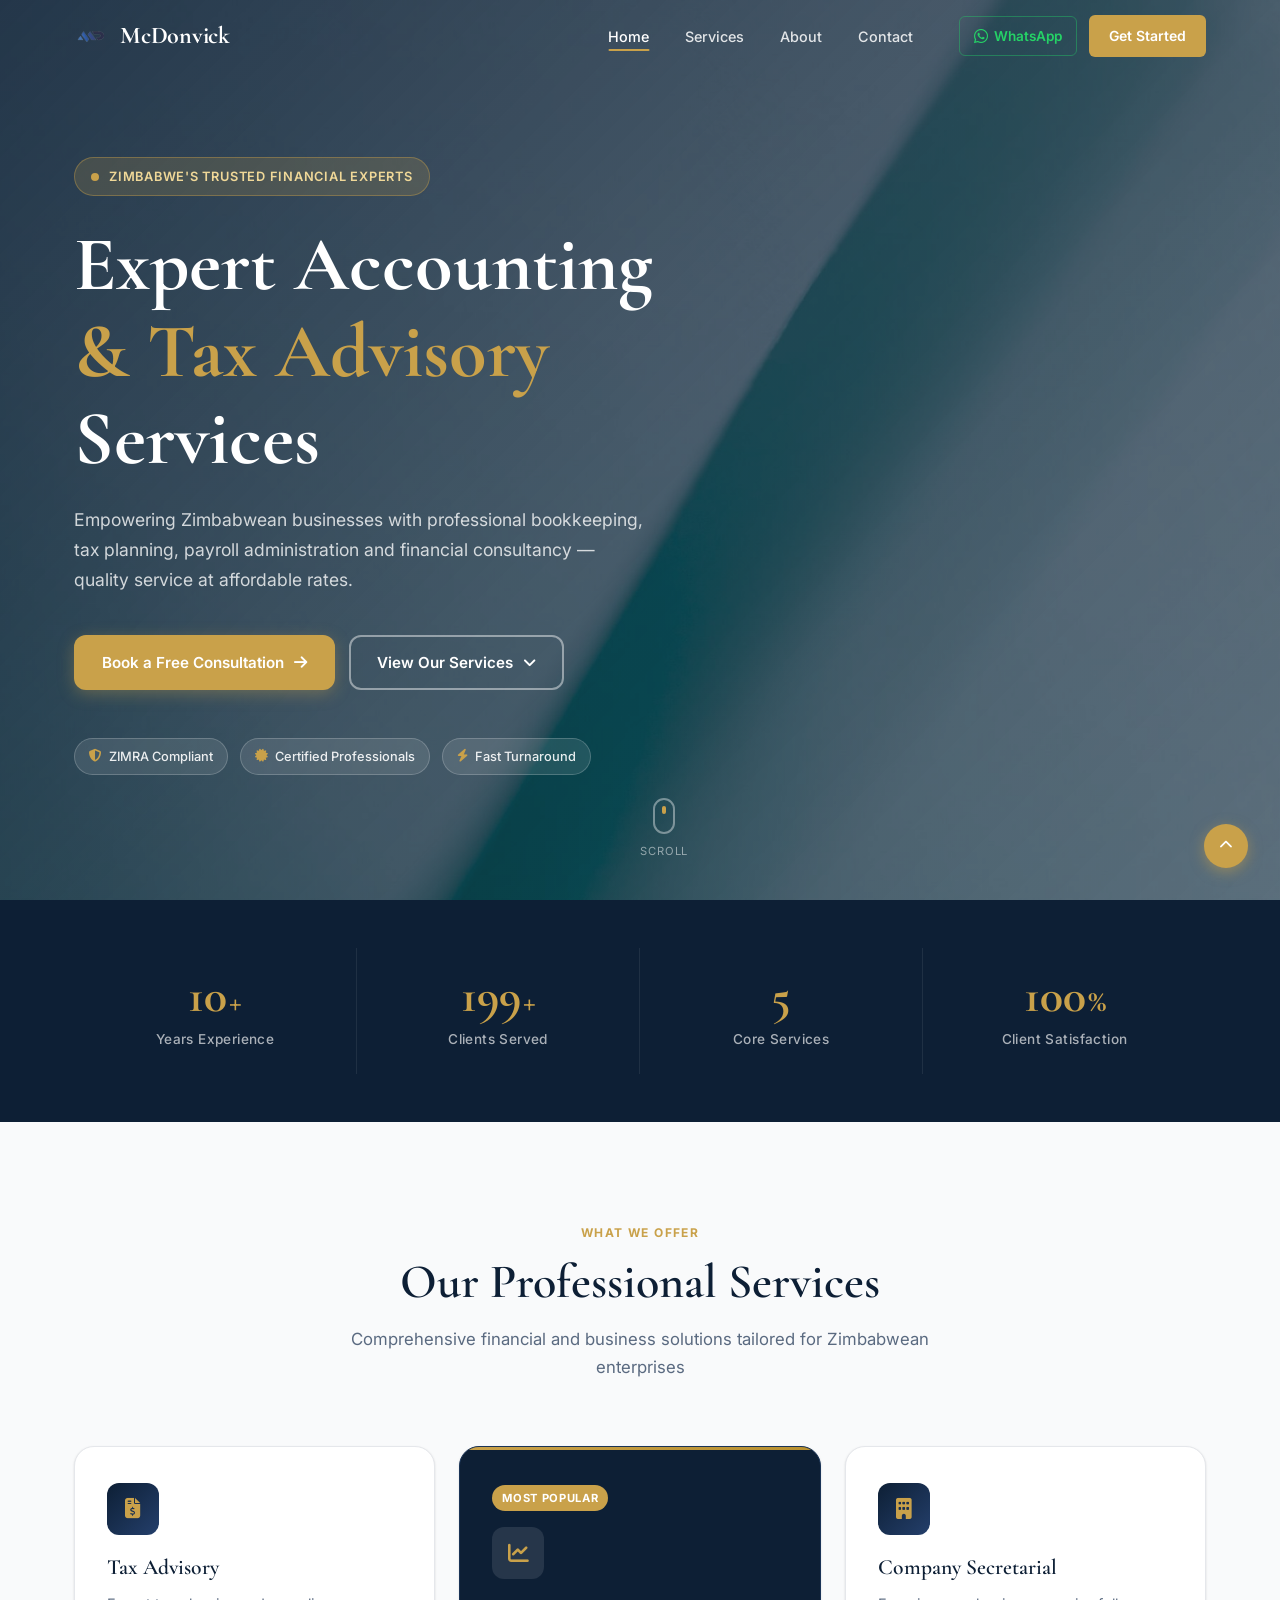
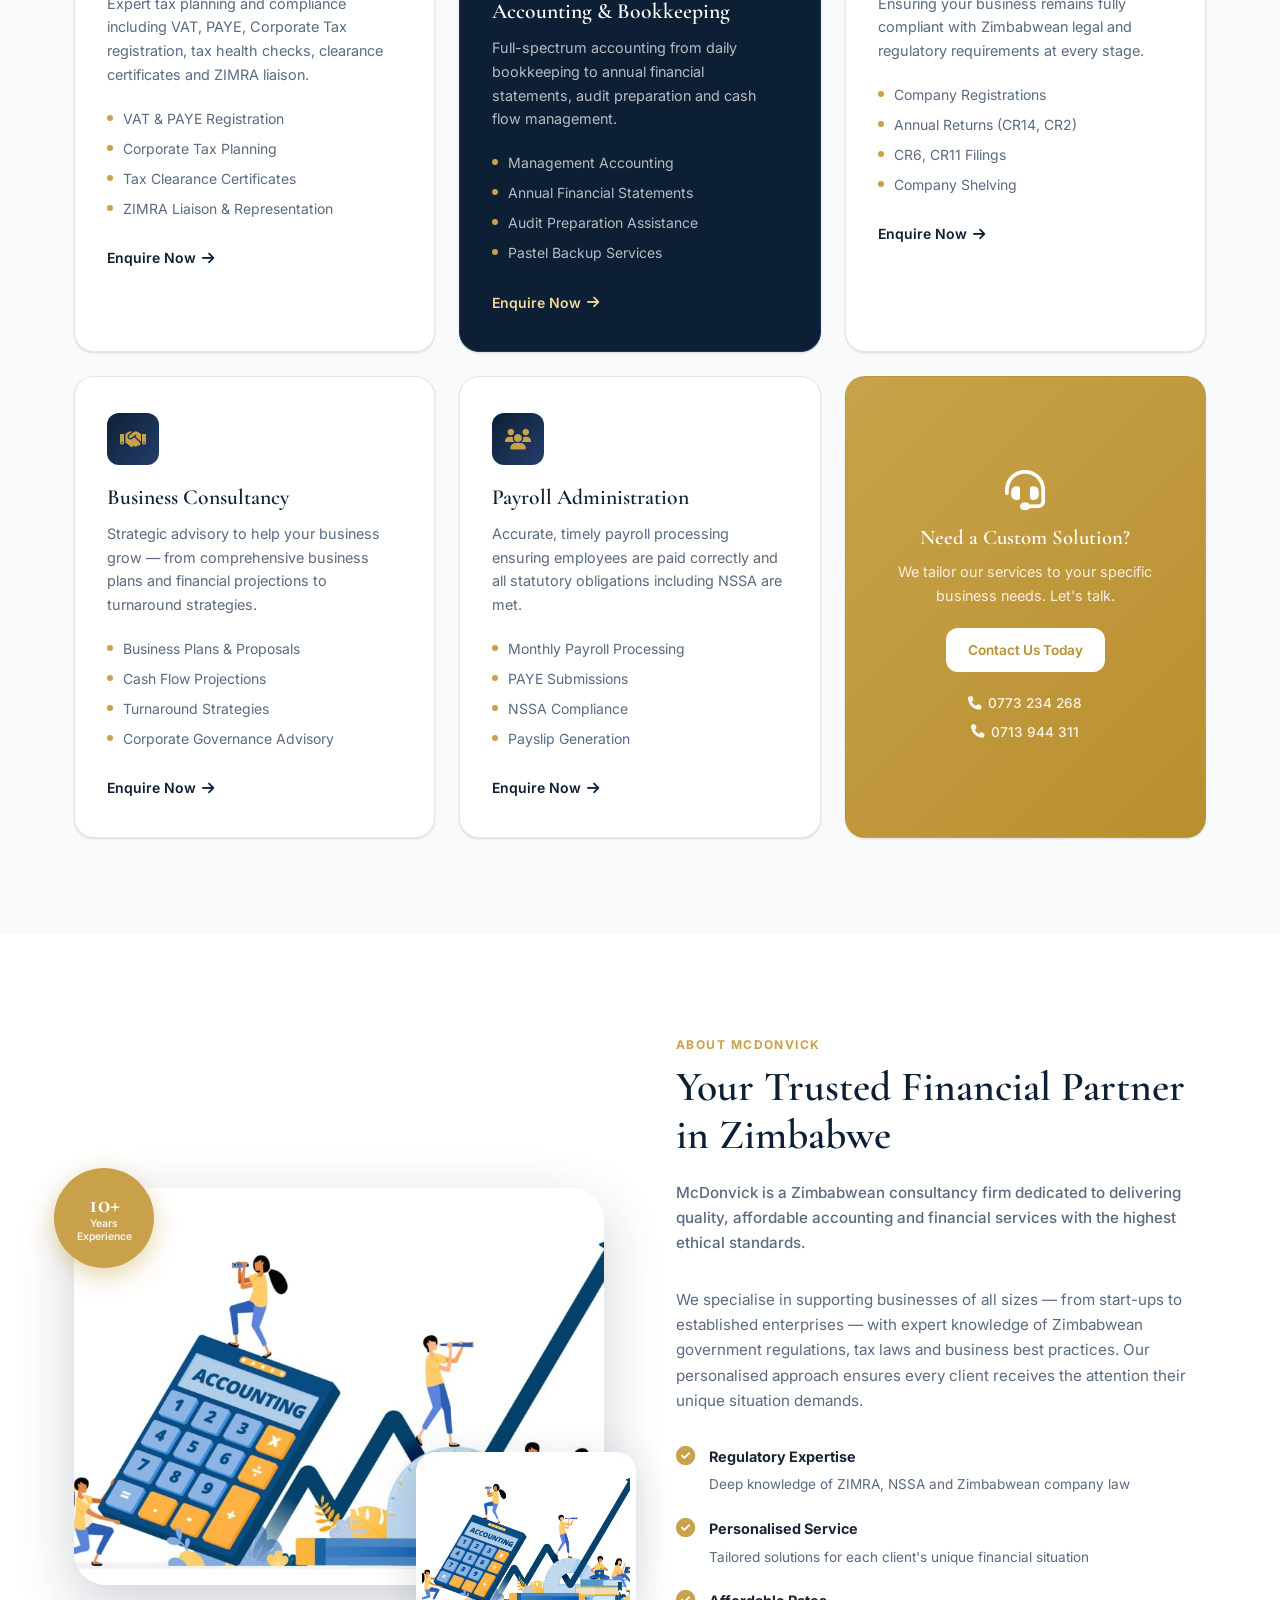
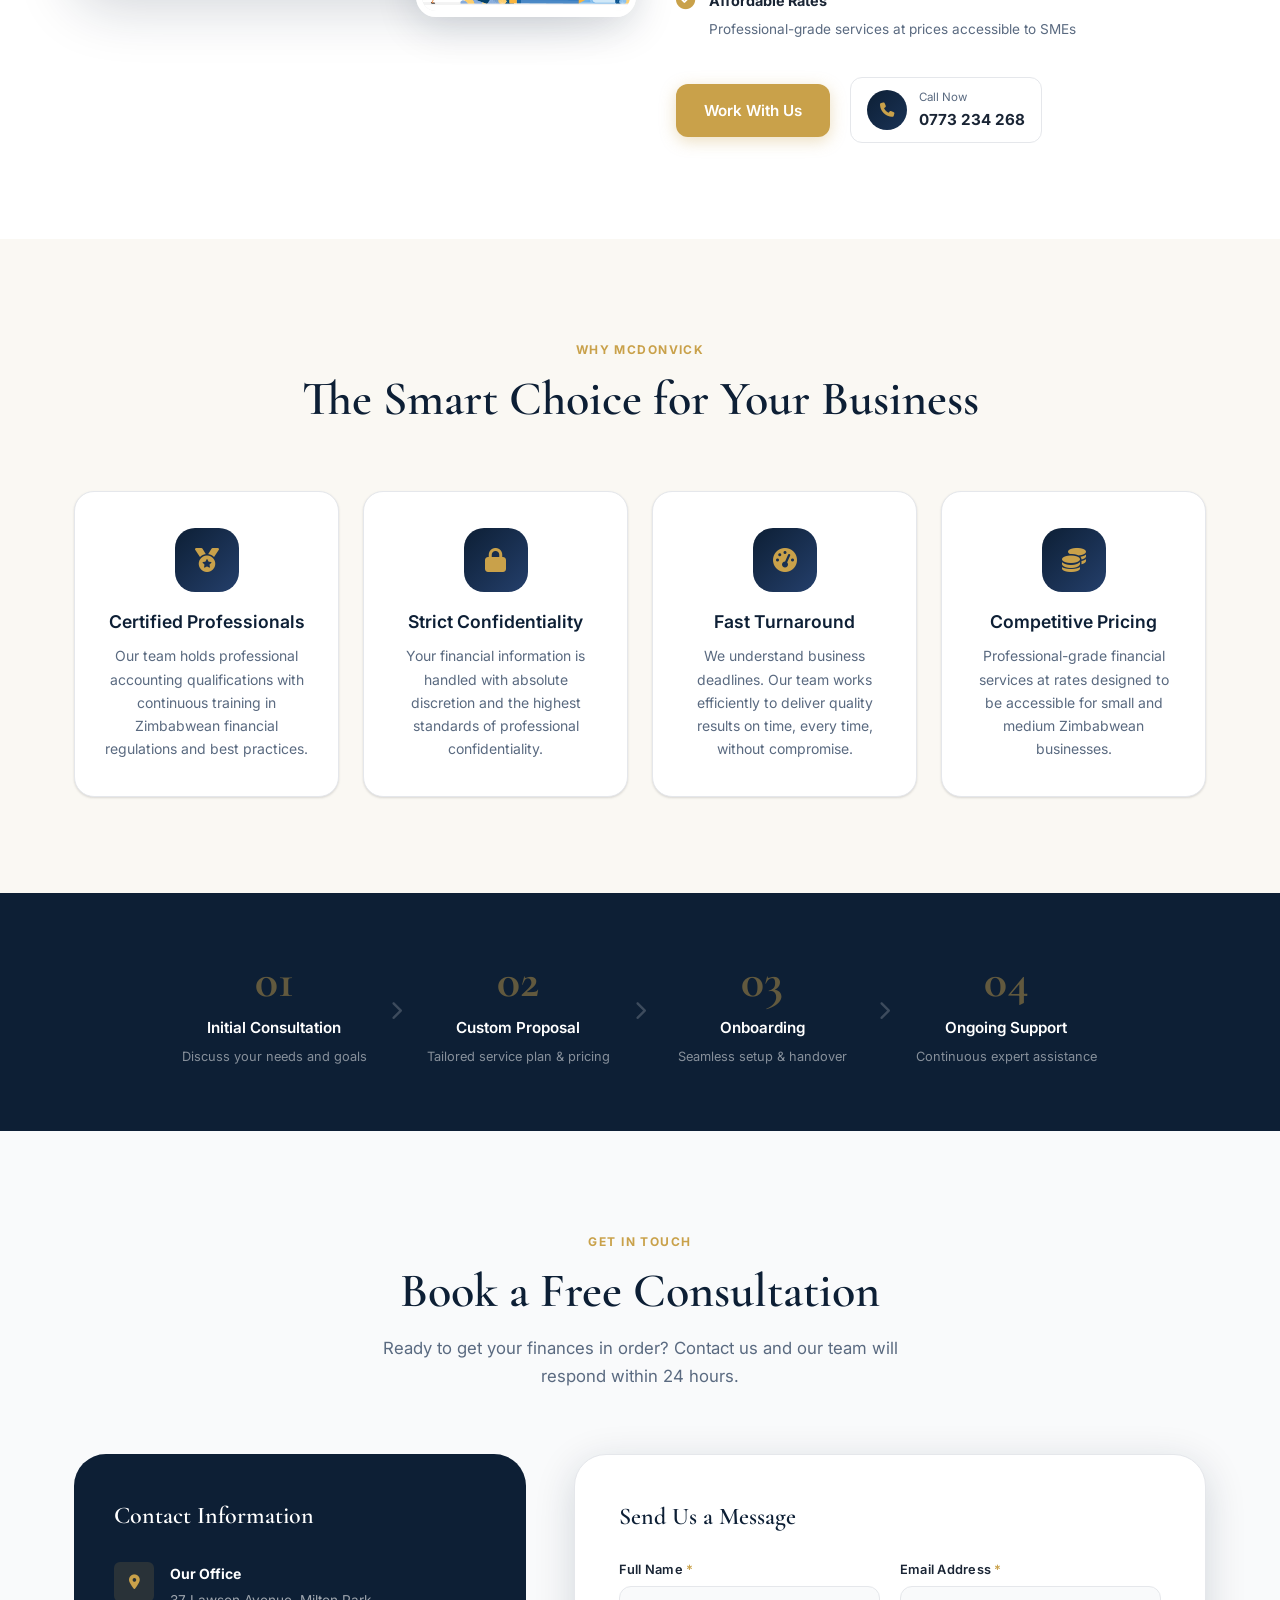
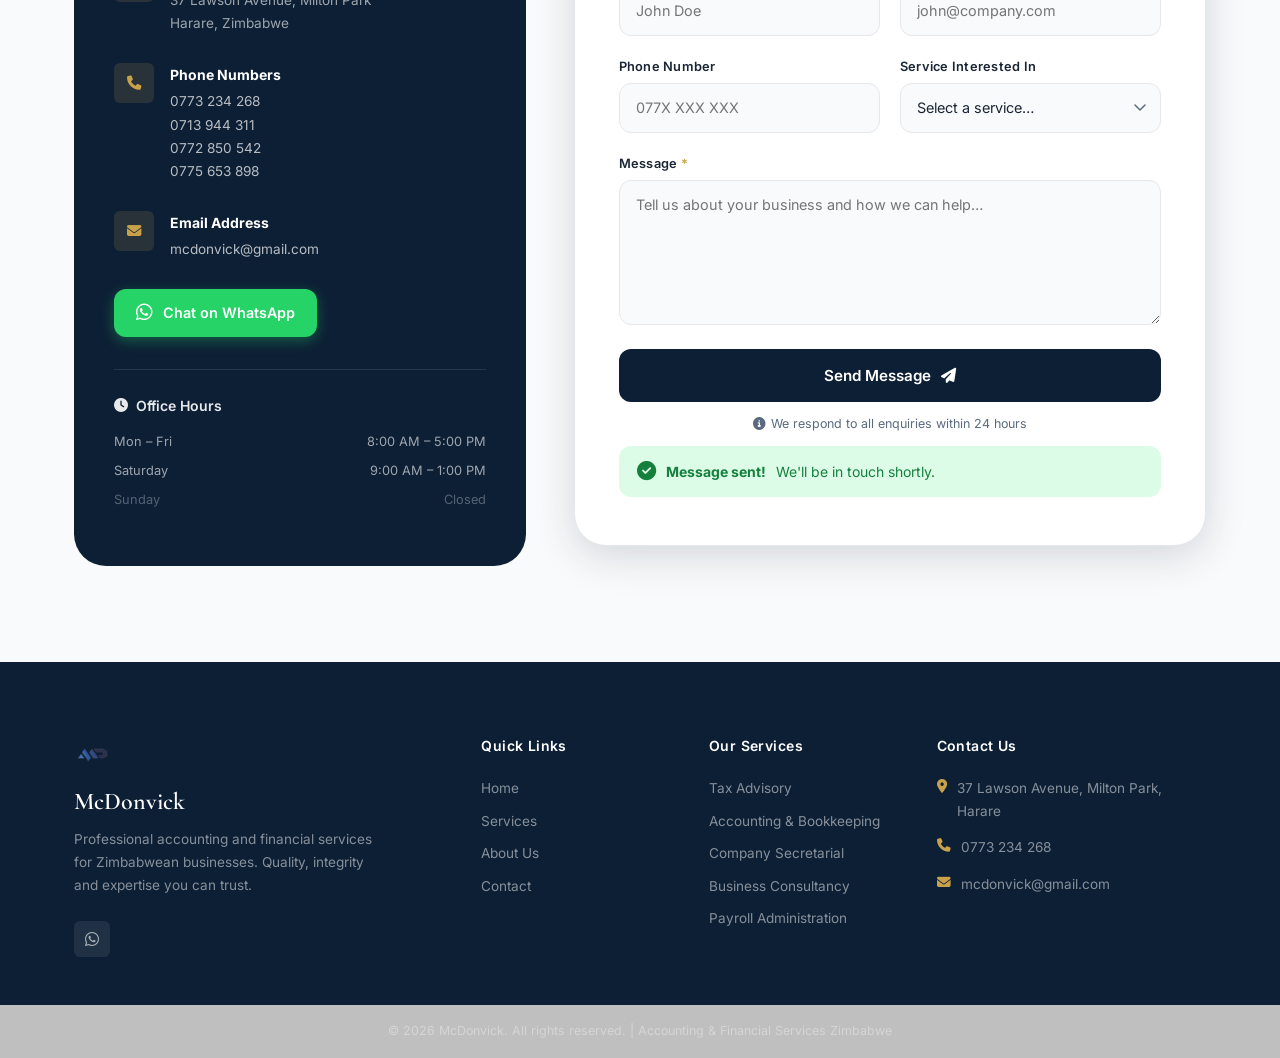
==== index.html @ d4813a36 "Initial commit: McDonvick modern responsive website - Modern Navy + Gold design with Cormorant Garam" ====
<!DOCTYPE html>
<html lang="en">
<head>
    <meta charset="UTF-8">
    <meta name="viewport" content="width=device-width, initial-scale=1.0">
    <meta name="description" content="McDonvick – Professional Bookkeeping, Accounting, Tax Advisory and Payroll Services in Zimbabwe. Quality financial solutions for businesses of all sizes in Harare.">
    <meta name="keywords" content="accounting Zimbabwe, bookkeeping Harare, tax advisory ZIMRA, payroll services Zimbabwe, company registration, McDonvick">
    <meta name="author" content="McDonvick">
    <meta property="og:title" content="McDonvick | Accounting & Financial Services Zimbabwe">
    <meta property="og:description" content="Professional bookkeeping, accounting, tax advisory and business consultancy services in Zimbabwe.">
    <meta property="og:type" content="website">
    <title>McDonvick | Accounting &amp; Financial Services Zimbabwe</title>

    <!-- Google Fonts -->
    <link rel="preconnect" href="https://fonts.googleapis.com">
    <link rel="preconnect" href="https://fonts.gstatic.com" crossorigin>
    <link href="https://fonts.googleapis.com/css2?family=Cormorant+Garamond:wght@400;500;600;700&family=Inter:wght@300;400;500;600;700&display=swap" rel="stylesheet">

    <!-- Font Awesome 6 -->
    <link rel="stylesheet" href="https://cdnjs.cloudflare.com/ajax/libs/font-awesome/6.4.2/css/all.min.css">

    <!-- Main Stylesheet -->
    <link rel="stylesheet" href="assets/css/modern.css">
</head>
<body>

    <!-- ========== PRELOADER ========== -->
    <div id="preloader">
        <div class="preloader-inner">
            <div class="preloader-logo">Mc</div>
            <div class="preloader-progress"></div>
        </div>
    </div>

    <!-- ========== NAVBAR ========== -->
    <nav id="navbar">
        <div class="nav-container">
            <a href="#home" class="nav-logo">
                <img src="assets/images/macdonvich.png" alt="McDonvick" class="logo-img" onerror="this.style.display='none'">
                <span class="logo-wordmark">McDonvick</span>
            </a>
            <ul class="nav-menu" id="navMenu">
                <li><a href="#home" class="nav-link">Home</a></li>
                <li><a href="#services" class="nav-link">Services</a></li>
                <li><a href="#about" class="nav-link">About</a></li>
                <li><a href="#contact" class="nav-link">Contact</a></li>
            </ul>
            <div class="nav-actions">
                <a href="https://wa.me/263773234268" class="nav-whatsapp" target="_blank" rel="noopener noreferrer" aria-label="WhatsApp">
                    <i class="fab fa-whatsapp"></i>
                    <span>WhatsApp</span>
                </a>
                <a href="#contact" class="nav-cta">Get Started</a>
                <button class="nav-hamburger" id="hamburger" aria-label="Open menu" aria-expanded="false">
                    <span></span><span></span><span></span>
                </button>
            </div>
        </div>
    </nav>

    <!-- ========== HERO ========== -->
    <section id="home" class="hero">
        <div class="hero-bg">
            <img src="assets/images/background7-1900x1267.jpg" alt="" class="hero-bg-img" loading="eager">
            <div class="hero-overlay"></div>
        </div>
        <div class="hero-content">
            <div class="hero-tag" data-reveal>
                <span class="tag-dot"></span>
                Zimbabwe's Trusted Financial Experts
            </div>
            <h1 class="hero-heading" data-reveal>
                <span>Expert Accounting</span>
                <em>&amp; Tax Advisory</em>
                <span>Services</span>
            </h1>
            <p class="hero-subheading" data-reveal>
                Empowering Zimbabwean businesses with professional bookkeeping, tax planning,
                payroll administration and financial consultancy — quality service at affordable rates.
            </p>
            <div class="hero-buttons" data-reveal>
                <a href="#contact" class="btn-gold">
                    Book a Free Consultation
                    <i class="fas fa-arrow-right"></i>
                </a>
                <a href="#services" class="btn-ghost">
                    View Our Services
                    <i class="fas fa-angle-down"></i>
                </a>
            </div>
            <div class="hero-trust" data-reveal>
                <div class="trust-pill"><i class="fas fa-shield-halved"></i> ZIMRA Compliant</div>
                <div class="trust-pill"><i class="fas fa-certificate"></i> Certified Professionals</div>
                <div class="trust-pill"><i class="fas fa-bolt"></i> Fast Turnaround</div>
            </div>
        </div>
        <a href="#stats" class="hero-scroll-cue" aria-label="Scroll down">
            <div class="scroll-mouse"><div class="scroll-dot"></div></div>
            <span>Scroll</span>
        </a>
    </section>

    <!-- ========== STATS ========== -->
    <section id="stats" class="stats-band">
        <div class="container">
            <div class="stats-grid">
                <div class="stat" data-count="10">
                    <div class="stat-num"><span class="count-up">10</span><span class="stat-suffix">+</span></div>
                    <div class="stat-lbl">Years Experience</div>
                </div>
                <div class="stat" data-count="200">
                    <div class="stat-num"><span class="count-up">200</span><span class="stat-suffix">+</span></div>
                    <div class="stat-lbl">Clients Served</div>
                </div>
                <div class="stat" data-count="5">
                    <div class="stat-num"><span class="count-up">5</span></div>
                    <div class="stat-lbl">Core Services</div>
                </div>
                <div class="stat" data-count="100">
                    <div class="stat-num"><span class="count-up">100</span><span class="stat-suffix">%</span></div>
                    <div class="stat-lbl">Client Satisfaction</div>
                </div>
            </div>
        </div>
    </section>

    <!-- ========== SERVICES ========== -->
    <section id="services" class="services section-pad">
        <div class="container">
            <div class="section-head reveal">
                <span class="eyebrow">What We Offer</span>
                <h2>Our Professional Services</h2>
                <p>Comprehensive financial and business solutions tailored for Zimbabwean enterprises</p>
            </div>
            <div class="services-grid">

                <div class="svc-card reveal">
                    <div class="svc-icon"><i class="fas fa-file-invoice-dollar"></i></div>
                    <h3>Tax Advisory</h3>
                    <p>Expert tax planning and compliance including VAT, PAYE, Corporate Tax registration, tax health checks, clearance certificates and ZIMRA liaison.</p>
                    <ul class="svc-list">
                        <li>VAT &amp; PAYE Registration</li>
                        <li>Corporate Tax Planning</li>
                        <li>Tax Clearance Certificates</li>
                        <li>ZIMRA Liaison &amp; Representation</li>
                    </ul>
                    <a href="#contact" class="svc-link">Enquire Now <i class="fas fa-arrow-right"></i></a>
                </div>

                <div class="svc-card featured reveal">
                    <div class="svc-badge">Most Popular</div>
                    <div class="svc-icon"><i class="fas fa-chart-line"></i></div>
                    <h3>Accounting &amp; Bookkeeping</h3>
                    <p>Full-spectrum accounting from daily bookkeeping to annual financial statements, audit preparation and cash flow management.</p>
                    <ul class="svc-list">
                        <li>Management Accounting</li>
                        <li>Annual Financial Statements</li>
                        <li>Audit Preparation Assistance</li>
                        <li>Pastel Backup Services</li>
                    </ul>
                    <a href="#contact" class="svc-link">Enquire Now <i class="fas fa-arrow-right"></i></a>
                </div>

                <div class="svc-card reveal">
                    <div class="svc-icon"><i class="fas fa-building"></i></div>
                    <h3>Company Secretarial</h3>
                    <p>Ensuring your business remains fully compliant with Zimbabwean legal and regulatory requirements at every stage.</p>
                    <ul class="svc-list">
                        <li>Company Registrations</li>
                        <li>Annual Returns (CR14, CR2)</li>
                        <li>CR6, CR11 Filings</li>
                        <li>Company Shelving</li>
                    </ul>
                    <a href="#contact" class="svc-link">Enquire Now <i class="fas fa-arrow-right"></i></a>
                </div>

                <div class="svc-card reveal">
                    <div class="svc-icon"><i class="fas fa-handshake"></i></div>
                    <h3>Business Consultancy</h3>
                    <p>Strategic advisory to help your business grow — from comprehensive business plans and financial projections to turnaround strategies.</p>
                    <ul class="svc-list">
                        <li>Business Plans &amp; Proposals</li>
                        <li>Cash Flow Projections</li>
                        <li>Turnaround Strategies</li>
                        <li>Corporate Governance Advisory</li>
                    </ul>
                    <a href="#contact" class="svc-link">Enquire Now <i class="fas fa-arrow-right"></i></a>
                </div>

                <div class="svc-card reveal">
                    <div class="svc-icon"><i class="fas fa-users"></i></div>
                    <h3>Payroll Administration</h3>
                    <p>Accurate, timely payroll processing ensuring employees are paid correctly and all statutory obligations including NSSA are met.</p>
                    <ul class="svc-list">
                        <li>Monthly Payroll Processing</li>
                        <li>PAYE Submissions</li>
                        <li>NSSA Compliance</li>
                        <li>Payslip Generation</li>
                    </ul>
                    <a href="#contact" class="svc-link">Enquire Now <i class="fas fa-arrow-right"></i></a>
                </div>

                <div class="svc-card svc-cta-card reveal">
                    <div class="svc-cta-inner">
                        <i class="fas fa-headset svc-cta-ico"></i>
                        <h3>Need a Custom Solution?</h3>
                        <p>We tailor our services to your specific business needs. Let's talk.</p>
                        <a href="#contact" class="btn-gold-sm">Contact Us Today</a>
                        <div class="svc-phones">
                            <a href="tel:+263773234268"><i class="fas fa-phone"></i> 0773 234 268</a>
                            <a href="tel:+263713944311"><i class="fas fa-phone"></i> 0713 944 311</a>
                        </div>
                    </div>
                </div>

            </div>
        </div>
    </section>

    <!-- ========== ABOUT ========== -->
    <section id="about" class="about section-pad">
        <div class="container">
            <div class="about-grid">
                <div class="about-media reveal">
                    <div class="about-img-main">
                        <img src="assets/images/accounting-892x558.jpg" alt="McDonvick team at work" loading="lazy">
                    </div>
                    <div class="about-img-secondary">
                        <img src="assets/images/accounting.jpg" alt="Professional accounting" loading="lazy">
                    </div>
                    <div class="about-badge">
                        <span class="badge-num">10+</span>
                        <span class="badge-txt">Years<br>Experience</span>
                    </div>
                </div>
                <div class="about-copy reveal">
                    <span class="eyebrow">About McDonvick</span>
                    <h2>Your Trusted Financial Partner in Zimbabwe</h2>
                    <p class="about-lead">McDonvick is a Zimbabwean consultancy firm dedicated to delivering quality, affordable accounting and financial services with the highest ethical standards.</p>
                    <p>We specialise in supporting businesses of all sizes — from start-ups to established enterprises — with expert knowledge of Zimbabwean government regulations, tax laws and business best practices. Our personalised approach ensures every client receives the attention their unique situation demands.</p>
                    <div class="about-checks">
                        <div class="check-item">
                            <i class="fas fa-circle-check"></i>
                            <div>
                                <strong>Regulatory Expertise</strong>
                                <span>Deep knowledge of ZIMRA, NSSA and Zimbabwean company law</span>
                            </div>
                        </div>
                        <div class="check-item">
                            <i class="fas fa-circle-check"></i>
                            <div>
                                <strong>Personalised Service</strong>
                                <span>Tailored solutions for each client's unique financial situation</span>
                            </div>
                        </div>
                        <div class="check-item">
                            <i class="fas fa-circle-check"></i>
                            <div>
                                <strong>Affordable Rates</strong>
                                <span>Professional-grade services at prices accessible to SMEs</span>
                            </div>
                        </div>
                    </div>
                    <div class="about-actions">
                        <a href="#contact" class="btn-gold">Work With Us</a>
                        <a href="tel:+263773234268" class="btn-call">
                            <div class="call-ring"><i class="fas fa-phone"></i></div>
                            <div>
                                <small>Call Now</small>
                                <strong>0773 234 268</strong>
                            </div>
                        </a>
                    </div>
                </div>
            </div>
        </div>
    </section>

    <!-- ========== WHY US ========== -->
    <section class="why section-pad">
        <div class="container">
            <div class="section-head reveal">
                <span class="eyebrow">Why McDonvick</span>
                <h2>The Smart Choice for Your Business</h2>
            </div>
            <div class="why-grid">
                <div class="why-card reveal">
                    <div class="why-icon"><i class="fas fa-medal"></i></div>
                    <h3>Certified Professionals</h3>
                    <p>Our team holds professional accounting qualifications with continuous training in Zimbabwean financial regulations and best practices.</p>
                </div>
                <div class="why-card reveal">
                    <div class="why-icon"><i class="fas fa-lock"></i></div>
                    <h3>Strict Confidentiality</h3>
                    <p>Your financial information is handled with absolute discretion and the highest standards of professional confidentiality.</p>
                </div>
                <div class="why-card reveal">
                    <div class="why-icon"><i class="fas fa-gauge-high"></i></div>
                    <h3>Fast Turnaround</h3>
                    <p>We understand business deadlines. Our team works efficiently to deliver quality results on time, every time, without compromise.</p>
                </div>
                <div class="why-card reveal">
                    <div class="why-icon"><i class="fas fa-coins"></i></div>
                    <h3>Competitive Pricing</h3>
                    <p>Professional-grade financial services at rates designed to be accessible for small and medium Zimbabwean businesses.</p>
                </div>
            </div>
        </div>
    </section>

    <!-- ========== PROCESS BAND ========== -->
    <section class="process-band">
        <div class="container">
            <div class="process-grid">
                <div class="process-step reveal">
                    <div class="step-num">01</div>
                    <h4>Initial Consultation</h4>
                    <p>Discuss your needs and goals</p>
                </div>
                <div class="process-arrow"><i class="fas fa-chevron-right"></i></div>
                <div class="process-step reveal">
                    <div class="step-num">02</div>
                    <h4>Custom Proposal</h4>
                    <p>Tailored service plan &amp; pricing</p>
                </div>
                <div class="process-arrow"><i class="fas fa-chevron-right"></i></div>
                <div class="process-step reveal">
                    <div class="step-num">03</div>
                    <h4>Onboarding</h4>
                    <p>Seamless setup &amp; handover</p>
                </div>
                <div class="process-arrow"><i class="fas fa-chevron-right"></i></div>
                <div class="process-step reveal">
                    <div class="step-num">04</div>
                    <h4>Ongoing Support</h4>
                    <p>Continuous expert assistance</p>
                </div>
            </div>
        </div>
    </section>

    <!-- ========== CONTACT ========== -->
    <section id="contact" class="contact section-pad">
        <div class="container">
            <div class="section-head reveal">
                <span class="eyebrow">Get In Touch</span>
                <h2>Book a Free Consultation</h2>
                <p>Ready to get your finances in order? Contact us and our team will respond within 24 hours.</p>
            </div>
            <div class="contact-grid">

                <div class="contact-info reveal">
                    <h3>Contact Information</h3>
                    <div class="c-item">
                        <div class="c-icon"><i class="fas fa-location-dot"></i></div>
                        <div>
                            <strong>Our Office</strong>
                            <p>37 Lawson Avenue, Milton Park<br>Harare, Zimbabwe</p>
                        </div>
                    </div>
                    <div class="c-item">
                        <div class="c-icon"><i class="fas fa-phone"></i></div>
                        <div>
                            <strong>Phone Numbers</strong>
                            <p>
                                <a href="tel:+263773234268">0773 234 268</a><br>
                                <a href="tel:+263713944311">0713 944 311</a><br>
                                <a href="tel:+263772850542">0772 850 542</a><br>
                                <a href="tel:+263775653898">0775 653 898</a>
                            </p>
                        </div>
                    </div>
                    <div class="c-item">
                        <div class="c-icon"><i class="fas fa-envelope"></i></div>
                        <div>
                            <strong>Email Address</strong>
                            <p><a href="mailto:mcdonvick@gmail.com">mcdonvick@gmail.com</a></p>
                        </div>
                    </div>
                    <a href="https://wa.me/263773234268" class="wa-cta" target="_blank" rel="noopener noreferrer">
                        <i class="fab fa-whatsapp"></i>
                        Chat on WhatsApp
                    </a>
                    <div class="office-hours">
                        <h4><i class="fas fa-clock"></i> Office Hours</h4>
                        <div class="oh-row"><span>Mon – Fri</span><span>8:00 AM – 5:00 PM</span></div>
                        <div class="oh-row"><span>Saturday</span><span>9:00 AM – 1:00 PM</span></div>
                        <div class="oh-row closed"><span>Sunday</span><span>Closed</span></div>
                    </div>
                </div>

                <div class="contact-form-wrap reveal">
                    <!--
                        FORM SETUP: Replace the action URL with your Formspree endpoint.
                        Sign up free at https://formspree.io, create a form, paste your endpoint URL here.
                        e.g. https://formspree.io/f/YOUR_FORM_ID
                    -->
                    <form class="contact-form" id="contactForm" action="https://formspree.io/f/YOUR_FORM_ID" method="POST" novalidate>
                        <h3>Send Us a Message</h3>
                        <div class="form-row">
                            <div class="form-group">
                                <label for="name">Full Name <span class="req">*</span></label>
                                <input type="text" id="name" name="name" placeholder="John Doe" required autocomplete="name">
                            </div>
                            <div class="form-group">
                                <label for="email">Email Address <span class="req">*</span></label>
                                <input type="email" id="email" name="email" placeholder="john@company.com" required autocomplete="email">
                            </div>
                        </div>
                        <div class="form-row">
                            <div class="form-group">
                                <label for="phone">Phone Number</label>
                                <input type="tel" id="phone" name="phone" placeholder="077X XXX XXX" autocomplete="tel">
                            </div>
                            <div class="form-group">
                                <label for="service">Service Interested In</label>
                                <select id="service" name="service">
                                    <option value="">Select a service&hellip;</option>
                                    <option>Tax Advisory</option>
                                    <option>Accounting &amp; Bookkeeping</option>
                                    <option>Company Secretarial</option>
                                    <option>Business Consultancy</option>
                                    <option>Payroll Administration</option>
                                    <option>Other</option>
                                </select>
                            </div>
                        </div>
                        <div class="form-group full">
                            <label for="message">Message <span class="req">*</span></label>
                            <textarea id="message" name="message" rows="5" placeholder="Tell us about your business and how we can help&hellip;" required></textarea>
                        </div>
                        <button type="submit" class="btn-submit" id="submitBtn">
                            <span>Send Message</span>
                            <i class="fas fa-paper-plane"></i>
                        </button>
                        <p class="form-note"><i class="fas fa-info-circle"></i> We respond to all enquiries within 24 hours</p>
                        <div class="form-success" id="formSuccess" hidden>
                            <i class="fas fa-circle-check"></i>
                            <strong>Message sent!</strong> We'll be in touch shortly.
                        </div>
                    </form>
                </div>

            </div>
        </div>
    </section>

    <!-- ========== FOOTER ========== -->
    <footer class="footer">
        <div class="footer-main">
            <div class="container">
                <div class="footer-grid">
                    <div class="footer-brand">
                        <img src="assets/images/macdonvich.png" alt="McDonvick" class="footer-logo" onerror="this.style.display='none'">
                        <h3>McDonvick</h3>
                        <p>Professional accounting and financial services for Zimbabwean businesses. Quality, integrity and expertise you can trust.</p>
                        <div class="footer-socials">
                            <a href="https://wa.me/263773234268" target="_blank" rel="noopener noreferrer" aria-label="WhatsApp">
                                <i class="fab fa-whatsapp"></i>
                            </a>
                        </div>
                    </div>
                    <div class="footer-col">
                        <h4>Quick Links</h4>
                        <ul>
                            <li><a href="#home">Home</a></li>
                            <li><a href="#services">Services</a></li>
                            <li><a href="#about">About Us</a></li>
                            <li><a href="#contact">Contact</a></li>
                        </ul>
                    </div>
                    <div class="footer-col">
                        <h4>Our Services</h4>
                        <ul>
                            <li><a href="#services">Tax Advisory</a></li>
                            <li><a href="#services">Accounting &amp; Bookkeeping</a></li>
                            <li><a href="#services">Company Secretarial</a></li>
                            <li><a href="#services">Business Consultancy</a></li>
                            <li><a href="#services">Payroll Administration</a></li>
                        </ul>
                    </div>
                    <div class="footer-col">
                        <h4>Contact Us</h4>
                        <div class="footer-contact-list">
                            <div class="fc-item">
                                <i class="fas fa-location-dot"></i>
                                <span>37 Lawson Avenue, Milton Park, Harare</span>
                            </div>
                            <div class="fc-item">
                                <i class="fas fa-phone"></i>
                                <a href="tel:+263773234268">0773 234 268</a>
                            </div>
                            <div class="fc-item">
                                <i class="fas fa-envelope"></i>
                                <a href="mailto:mcdonvick@gmail.com">mcdonvick@gmail.com</a>
                            </div>
                        </div>
                    </div>
                </div>
            </div>
        </div>
        <div class="footer-bar">
            <div class="container">
                <p>&copy; <span id="year"></span> McDonvick. All rights reserved. | Accounting &amp; Financial Services Zimbabwe</p>
            </div>
        </div>
    </footer>

    <!-- Back to Top -->
    <button id="backToTop" class="btt" aria-label="Back to top" hidden>
        <i class="fas fa-chevron-up"></i>
    </button>

    <!-- Script -->
    <script src="assets/js/modern.js"></script>
</body>
</html>
---- assets/css/modern.css ----
/* ============================================================
   MCDONVICK — Modern Stylesheet
   Design: Deep Navy + Gold | Font: Cormorant Garamond + Inter
   ============================================================ */

/* ── DESIGN TOKENS ──────────────────────────────────────────── */
:root {
  --navy:        #0d1f35;
  --navy-mid:    #1a3356;
  --navy-light:  #243f6b;
  --gold:        #c9a14a;
  --gold-hover:  #b8902f;
  --gold-light:  #f0d898;
  --cream:       #faf8f3;
  --white:       #ffffff;
  --gray-50:     #f9fafb;
  --gray-100:    #f3f4f6;
  --gray-200:    #e5e7eb;
  --gray-400:    #9ca3af;
  --gray-600:    #4b5563;
  --gray-800:    #1f2937;
  --text:        #1a2535;
  --text-muted:  #5a6a80;
  --radius-sm:   6px;
  --radius:      12px;
  --radius-lg:   20px;
  --radius-xl:   32px;
  --shadow-sm:   0 1px 3px rgba(0,0,0,.08), 0 1px 2px rgba(0,0,0,.06);
  --shadow:      0 4px 16px rgba(13,31,53,.10);
  --shadow-lg:   0 10px 40px rgba(13,31,53,.16);
  --shadow-xl:   0 20px 60px rgba(13,31,53,.20);
  --transition:  0.3s cubic-bezier(0.4,0,0.2,1);
  --nav-h:       72px;
}

/* ── RESET ───────────────────────────────────────────────────── */
*, *::before, *::after { box-sizing: border-box; margin: 0; padding: 0; }
html { scroll-behavior: smooth; font-size: 16px; }
body {
  font-family: 'Inter', system-ui, -apple-system, sans-serif;
  color: var(--text);
  background: var(--white);
  line-height: 1.65;
  overflow-x: hidden;
  -webkit-font-smoothing: antialiased;
}
img { max-width: 100%; height: auto; display: block; }
a { text-decoration: none; color: inherit; }
ul { list-style: none; }
button { cursor: pointer; border: none; background: none; font: inherit; }
input, textarea, select { font: inherit; }

/* ── TYPOGRAPHY ──────────────────────────────────────────────── */
h1, h2, h3 { font-family: 'Cormorant Garamond', Georgia, serif; font-weight: 600; line-height: 1.15; color: var(--navy); }
h4, h5, h6 { font-family: 'Inter', sans-serif; font-weight: 600; }

/* ── LAYOUT HELPERS ──────────────────────────────────────────── */
.container  { max-width: 1180px; margin: 0 auto; padding: 0 24px; }
.section-pad { padding: 96px 0; }

.section-head { text-align: center; margin-bottom: 64px; }
.section-head h2 { font-size: clamp(2rem, 4vw, 3rem); margin-bottom: 16px; }
.section-head p  { font-size: 1.05rem; color: var(--text-muted); max-width: 580px; margin: 0 auto; }

.eyebrow {
  display: inline-block;
  font-size: .75rem;
  font-weight: 700;
  letter-spacing: .12em;
  text-transform: uppercase;
  color: var(--gold);
  margin-bottom: 12px;
}

/* ── BUTTONS ─────────────────────────────────────────────────── */
.btn-gold {
  display: inline-flex;
  align-items: center;
  gap: 10px;
  background: var(--gold);
  color: var(--white);
  font-weight: 600;
  font-size: .95rem;
  padding: 14px 28px;
  border-radius: var(--radius);
  transition: var(--transition);
  box-shadow: 0 4px 16px rgba(201,161,74,.35);
}
.btn-gold:hover { background: var(--gold-hover); transform: translateY(-2px); box-shadow: 0 8px 24px rgba(201,161,74,.45); }

.btn-ghost {
  display: inline-flex;
  align-items: center;
  gap: 10px;
  background: transparent;
  color: var(--white);
  font-weight: 600;
  font-size: .95rem;
  padding: 13px 26px;
  border-radius: var(--radius);
  border: 2px solid rgba(255,255,255,.45);
  transition: var(--transition);
  backdrop-filter: blur(4px);
}
.btn-ghost:hover { background: rgba(255,255,255,.15); border-color: rgba(255,255,255,.8); transform: translateY(-2px); }

.btn-gold-sm {
  display: inline-flex;
  align-items: center;
  gap: 8px;
  background: var(--gold);
  color: var(--white);
  font-weight: 600;
  font-size: .85rem;
  padding: 11px 22px;
  border-radius: var(--radius);
  transition: var(--transition);
}
.btn-gold-sm:hover { background: var(--gold-hover); transform: translateY(-2px); }

/* ── PRELOADER ───────────────────────────────────────────────── */
#preloader {
  position: fixed;
  inset: 0;
  background: var(--navy);
  display: flex;
  align-items: center;
  justify-content: center;
  z-index: 9999;
  transition: opacity .5s ease, visibility .5s ease;
}
#preloader.hidden { opacity: 0; visibility: hidden; }

.preloader-inner { text-align: center; }

.preloader-logo {
  font-family: 'Cormorant Garamond', serif;
  font-size: 3rem;
  font-weight: 700;
  color: var(--gold);
  margin-bottom: 24px;
  animation: pulse 1.2s ease-in-out infinite;
}

.preloader-progress {
  width: 120px;
  height: 3px;
  background: rgba(255,255,255,.15);
  border-radius: 99px;
  overflow: hidden;
  margin: 0 auto;
}
.preloader-progress::after {
  content: '';
  display: block;
  height: 100%;
  width: 0;
  background: var(--gold);
  border-radius: 99px;
  animation: load 1.4s ease forwards;
}

@keyframes pulse { 0%,100%{opacity:1} 50%{opacity:.5} }
@keyframes load  { to{width:100%} }

/* ── NAVBAR ──────────────────────────────────────────────────── */
#navbar {
  position: fixed;
  top: 0; left: 0; right: 0;
  height: var(--nav-h);
  z-index: 1000;
  transition: var(--transition);
}

#navbar.transparent { background: transparent; }

#navbar.solid {
  background: var(--navy);
  box-shadow: 0 2px 24px rgba(13,31,53,.25);
}

.nav-container {
  max-width: 1180px;
  margin: 0 auto;
  padding: 0 24px;
  height: 100%;
  display: flex;
  align-items: center;
  gap: 32px;
}

.nav-logo {
  display: flex;
  align-items: center;
  gap: 10px;
  flex-shrink: 0;
}
.logo-img { height: 36px; width: auto; }
.logo-wordmark {
  font-family: 'Cormorant Garamond', serif;
  font-size: 1.5rem;
  font-weight: 700;
  color: var(--white);
  letter-spacing: -.01em;
}

.nav-menu {
  display: flex;
  align-items: center;
  gap: 8px;
  margin-left: auto;
}

.nav-link {
  position: relative;
  color: rgba(255,255,255,.85);
  font-size: .9rem;
  font-weight: 500;
  padding: 8px 14px;
  border-radius: var(--radius-sm);
  transition: var(--transition);
}
.nav-link::after {
  content: '';
  position: absolute;
  bottom: 2px; left: 50%;
  transform: translateX(-50%);
  width: 0; height: 2px;
  background: var(--gold);
  border-radius: 1px;
  transition: var(--transition);
}
.nav-link:hover, .nav-link.active { color: var(--white); }
.nav-link:hover::after, .nav-link.active::after { width: calc(100% - 28px); }

.nav-actions { display: flex; align-items: center; gap: 12px; flex-shrink: 0; }

.nav-whatsapp {
  display: flex;
  align-items: center;
  gap: 6px;
  color: #25D366;
  font-size: .85rem;
  font-weight: 600;
  padding: 8px 14px;
  border-radius: var(--radius-sm);
  border: 1.5px solid rgba(37,211,102,.4);
  transition: var(--transition);
}
.nav-whatsapp:hover { background: rgba(37,211,102,.1); border-color: #25D366; }
.nav-whatsapp i { font-size: 1rem; }

.nav-cta {
  background: var(--gold);
  color: var(--white);
  font-size: .875rem;
  font-weight: 600;
  padding: 9px 20px;
  border-radius: var(--radius-sm);
  transition: var(--transition);
}
.nav-cta:hover { background: var(--gold-hover); transform: translateY(-1px); }

.nav-hamburger {
  display: none;
  flex-direction: column;
  gap: 5px;
  padding: 8px;
  border-radius: var(--radius-sm);
  transition: var(--transition);
}
.nav-hamburger span {
  display: block;
  width: 22px;
  height: 2px;
  background: var(--white);
  border-radius: 1px;
  transition: var(--transition);
}
.nav-hamburger.open span:nth-child(1) { transform: translateY(7px) rotate(45deg); }
.nav-hamburger.open span:nth-child(2) { opacity: 0; }
.nav-hamburger.open span:nth-child(3) { transform: translateY(-7px) rotate(-45deg); }

/* ── HERO ────────────────────────────────────────────────────── */
.hero {
  position: relative;
  min-height: 100vh;
  display: flex;
  align-items: center;
  overflow: hidden;
  padding-top: var(--nav-h);
}

.hero-bg {
  position: absolute;
  inset: 0;
  z-index: 0;
}
.hero-bg-img {
  width: 100%; height: 100%;
  object-fit: cover;
  object-position: center;
  transform: scale(1.04);
  animation: zoomOut 12s ease forwards;
}
@keyframes zoomOut { to { transform: scale(1); } }

.hero-overlay {
  position: absolute;
  inset: 0;
  background: linear-gradient(
    135deg,
    rgba(13,31,53,.88) 0%,
    rgba(13,31,53,.70) 50%,
    rgba(13,31,53,.60) 100%
  );
}

.hero-content {
  position: relative;
  z-index: 1;
  max-width: 1180px;
  margin: 0 auto;
  padding: 80px 24px 120px;
  width: 100%;
}

.hero-tag {
  display: inline-flex;
  align-items: center;
  gap: 10px;
  background: rgba(201,161,74,.18);
  border: 1px solid rgba(201,161,74,.4);
  color: var(--gold-light);
  font-size: .8rem;
  font-weight: 600;
  letter-spacing: .06em;
  text-transform: uppercase;
  padding: 8px 16px;
  border-radius: 99px;
  margin-bottom: 28px;
  opacity: 0;
  transform: translateY(20px);
  animation: revealUp .7s .2s ease forwards;
}
.tag-dot {
  width: 8px; height: 8px;
  background: var(--gold);
  border-radius: 50%;
  animation: blink 2s ease infinite;
}
@keyframes blink { 0%,100%{opacity:1} 50%{opacity:.3} }

.hero-heading {
  font-size: clamp(2.8rem, 6vw, 5rem);
  font-weight: 700;
  color: var(--white);
  line-height: 1.08;
  margin-bottom: 24px;
  display: flex;
  flex-direction: column;
  gap: 4px;
}
.hero-heading span {
  opacity: 0;
  transform: translateY(30px);
  animation: revealUp .7s ease forwards;
}
.hero-heading span:nth-child(1) { animation-delay: .35s; }
.hero-heading span:nth-child(3) { animation-delay: .55s; }
.hero-heading em {
  font-style: normal;
  color: var(--gold);
  opacity: 0;
  transform: translateY(30px);
  animation: revealUp .7s .45s ease forwards;
}

.hero-subheading {
  font-size: 1.1rem;
  color: rgba(255,255,255,.78);
  max-width: 580px;
  line-height: 1.7;
  margin-bottom: 40px;
  opacity: 0;
  transform: translateY(20px);
  animation: revealUp .7s .65s ease forwards;
}

.hero-buttons {
  display: flex;
  flex-wrap: wrap;
  gap: 14px;
  margin-bottom: 48px;
  opacity: 0;
  transform: translateY(20px);
  animation: revealUp .7s .8s ease forwards;
}

.hero-trust {
  display: flex;
  flex-wrap: wrap;
  gap: 12px;
  opacity: 0;
  transform: translateY(20px);
  animation: revealUp .7s .95s ease forwards;
}
.trust-pill {
  display: inline-flex;
  align-items: center;
  gap: 7px;
  background: rgba(255,255,255,.1);
  backdrop-filter: blur(8px);
  border: 1px solid rgba(255,255,255,.2);
  color: rgba(255,255,255,.9);
  font-size: .8rem;
  font-weight: 500;
  padding: 7px 14px;
  border-radius: 99px;
}
.trust-pill i { color: var(--gold); }

.hero-scroll-cue {
  position: absolute;
  bottom: 40px; left: 50%;
  transform: translateX(-50%);
  z-index: 1;
  display: flex;
  flex-direction: column;
  align-items: center;
  gap: 8px;
  color: rgba(255,255,255,.5);
  font-size: .7rem;
  letter-spacing: .08em;
  text-transform: uppercase;
  opacity: 0;
  animation: revealUp .6s 1.2s ease forwards;
}
.scroll-mouse {
  width: 22px; height: 36px;
  border: 2px solid rgba(255,255,255,.4);
  border-radius: 99px;
  display: flex;
  justify-content: center;
  padding-top: 6px;
}
.scroll-dot {
  width: 4px; height: 8px;
  background: var(--gold);
  border-radius: 99px;
  animation: scrollDot 1.8s ease infinite;
}
@keyframes scrollDot { 0%,100%{transform:translateY(0);opacity:1} 75%{transform:translateY(12px);opacity:0} }

@keyframes revealUp {
  to { opacity: 1; transform: translateY(0); }
}

/* ── STATS BAND ──────────────────────────────────────────────── */
.stats-band {
  background: var(--navy);
  padding: 48px 0;
}

.stats-grid {
  display: grid;
  grid-template-columns: repeat(4, 1fr);
  gap: 0;
}

.stat {
  padding: 24px 32px;
  text-align: center;
  border-right: 1px solid rgba(255,255,255,.08);
}
.stat:last-child { border-right: none; }

.stat-num {
  font-family: 'Cormorant Garamond', serif;
  font-size: 3rem;
  font-weight: 700;
  color: var(--gold);
  line-height: 1;
  margin-bottom: 8px;
  display: flex;
  align-items: baseline;
  justify-content: center;
  gap: 2px;
}
.stat-suffix { font-size: 2rem; }
.stat-lbl { color: rgba(255,255,255,.65); font-size: .85rem; font-weight: 500; letter-spacing: .03em; }

/* ── SERVICES ────────────────────────────────────────────────── */
.services { background: var(--gray-50); }

.services-grid {
  display: grid;
  grid-template-columns: repeat(3, 1fr);
  gap: 24px;
}

.svc-card {
  background: var(--white);
  border-radius: var(--radius-lg);
  padding: 36px 32px;
  box-shadow: var(--shadow-sm);
  border: 1px solid var(--gray-200);
  transition: var(--transition);
  position: relative;
  overflow: hidden;
}
.svc-card::before {
  content: '';
  position: absolute;
  top: 0; left: 0; right: 0;
  height: 3px;
  background: linear-gradient(90deg, var(--navy), var(--navy-light));
  transform: scaleX(0);
  transform-origin: left;
  transition: var(--transition);
}
.svc-card:hover { transform: translateY(-6px); box-shadow: var(--shadow-lg); }
.svc-card:hover::before { transform: scaleX(1); }

.svc-card.featured {
  background: var(--navy);
  border-color: var(--navy-mid);
  color: rgba(255,255,255,.85);
}
.svc-card.featured::before { background: linear-gradient(90deg, var(--gold), var(--gold-hover)); transform: scaleX(1); }
.svc-card.featured h3 { color: var(--white); }
.svc-card.featured p { color: rgba(255,255,255,.7); }
.svc-card.featured .svc-list li { color: rgba(255,255,255,.7); }
.svc-card.featured .svc-list li::before { background: var(--gold); }
.svc-card.featured .svc-link { color: var(--gold-light); }

.svc-badge {
  display: inline-block;
  background: var(--gold);
  color: var(--white);
  font-size: .7rem;
  font-weight: 700;
  letter-spacing: .06em;
  text-transform: uppercase;
  padding: 4px 10px;
  border-radius: 99px;
  margin-bottom: 16px;
}

.svc-icon {
  width: 52px; height: 52px;
  background: linear-gradient(135deg, var(--navy), var(--navy-light));
  border-radius: var(--radius);
  display: flex;
  align-items: center;
  justify-content: center;
  margin-bottom: 20px;
  font-size: 1.3rem;
  color: var(--gold);
}
.svc-card.featured .svc-icon { background: rgba(255,255,255,.1); }

.svc-card h3 { font-size: 1.35rem; margin-bottom: 12px; }

.svc-card p { font-size: .9rem; color: var(--text-muted); line-height: 1.65; margin-bottom: 20px; }

.svc-list { margin-bottom: 24px; display: flex; flex-direction: column; gap: 7px; }
.svc-list li {
  position: relative;
  font-size: .875rem;
  color: var(--text-muted);
  padding-left: 16px;
}
.svc-list li::before {
  content: '';
  position: absolute;
  left: 0; top: 8px;
  width: 6px; height: 6px;
  background: var(--gold);
  border-radius: 50%;
}

.svc-link {
  display: inline-flex;
  align-items: center;
  gap: 6px;
  font-size: .875rem;
  font-weight: 600;
  color: var(--navy);
  transition: var(--transition);
}
.svc-link:hover { color: var(--gold); gap: 10px; }

/* CTA card */
.svc-cta-card {
  background: linear-gradient(135deg, var(--gold) 0%, var(--gold-hover) 100%);
  border-color: transparent;
  display: flex;
  align-items: center;
  justify-content: center;
}
.svc-cta-card::before { display: none; }
.svc-cta-card:hover { transform: translateY(-6px); box-shadow: 0 16px 40px rgba(201,161,74,.4); }

.svc-cta-inner { text-align: center; }
.svc-cta-ico { font-size: 2.5rem; color: var(--white); margin-bottom: 16px; display: block; }
.svc-cta-inner h3 { color: var(--white); font-size: 1.3rem; margin-bottom: 10px; }
.svc-cta-inner p { color: rgba(255,255,255,.85); font-size: .9rem; margin-bottom: 20px; }

.svc-cta-inner .btn-gold-sm {
  background: var(--white);
  color: var(--gold-hover);
  margin-bottom: 20px;
}
.svc-cta-inner .btn-gold-sm:hover { background: var(--navy); color: var(--white); }

.svc-phones { display: flex; flex-direction: column; gap: 6px; }
.svc-phones a {
  display: flex;
  align-items: center;
  justify-content: center;
  gap: 6px;
  color: rgba(255,255,255,.9);
  font-size: .85rem;
  font-weight: 500;
  transition: var(--transition);
}
.svc-phones a:hover { color: var(--white); }

/* ── ABOUT ───────────────────────────────────────────────────── */
.about { background: var(--white); }

.about-grid {
  display: grid;
  grid-template-columns: 1fr 1fr;
  gap: 72px;
  align-items: center;
}

.about-media {
  position: relative;
}

.about-img-main {
  border-radius: var(--radius-xl);
  overflow: hidden;
  box-shadow: var(--shadow-xl);
  aspect-ratio: 4/3;
}
.about-img-main img { width: 100%; height: 100%; object-fit: cover; }

.about-img-secondary {
  position: absolute;
  bottom: -32px;
  right: -32px;
  width: 220px;
  border-radius: var(--radius-lg);
  overflow: hidden;
  border: 6px solid var(--white);
  box-shadow: var(--shadow-lg);
  aspect-ratio: 4/3;
}
.about-img-secondary img { width: 100%; height: 100%; object-fit: cover; }

.about-badge {
  position: absolute;
  top: -20px; left: -20px;
  width: 100px; height: 100px;
  background: var(--gold);
  border-radius: 50%;
  display: flex;
  flex-direction: column;
  align-items: center;
  justify-content: center;
  text-align: center;
  box-shadow: 0 8px 24px rgba(201,161,74,.45);
}
.badge-num { font-family: 'Cormorant Garamond', serif; font-size: 1.6rem; font-weight: 700; color: var(--white); line-height: 1; }
.badge-txt { font-size: .65rem; font-weight: 600; color: rgba(255,255,255,.9); line-height: 1.3; }

.about-copy .eyebrow { margin-bottom: 10px; }
.about-copy h2 { font-size: clamp(1.8rem, 3.5vw, 2.6rem); margin-bottom: 20px; }
.about-lead { font-size: 1.05rem; font-weight: 500; color: var(--text); margin-bottom: 16px; }
.about-copy > p { font-size: .95rem; color: var(--text-muted); margin-bottom: 32px; }

.about-checks { display: flex; flex-direction: column; gap: 20px; margin-bottom: 36px; }
.check-item { display: flex; align-items: flex-start; gap: 14px; }
.check-item > i { color: var(--gold); font-size: 1.2rem; flex-shrink: 0; margin-top: 2px; }
.check-item strong { display: block; font-size: .9rem; color: var(--text); margin-bottom: 2px; }
.check-item span { font-size: .85rem; color: var(--text-muted); }

.about-actions { display: flex; align-items: center; gap: 20px; flex-wrap: wrap; }

.btn-call {
  display: flex;
  align-items: center;
  gap: 12px;
  padding: 10px 16px;
  border: 1.5px solid var(--gray-200);
  border-radius: var(--radius);
  transition: var(--transition);
}
.btn-call:hover { border-color: var(--gold); box-shadow: var(--shadow-sm); transform: translateY(-2px); }
.call-ring {
  width: 40px; height: 40px;
  background: linear-gradient(135deg, var(--navy), var(--navy-mid));
  border-radius: 50%;
  display: flex;
  align-items: center;
  justify-content: center;
  color: var(--gold);
  font-size: .9rem;
  flex-shrink: 0;
}
.btn-call small { display: block; font-size: .72rem; color: var(--text-muted); }
.btn-call strong { display: block; font-size: .95rem; color: var(--text); }

/* ── WHY SECTION ─────────────────────────────────────────────── */
.why { background: var(--cream); }

.why-grid {
  display: grid;
  grid-template-columns: repeat(4, 1fr);
  gap: 24px;
}

.why-card {
  background: var(--white);
  border-radius: var(--radius-lg);
  padding: 36px 28px;
  text-align: center;
  box-shadow: var(--shadow-sm);
  border: 1px solid var(--gray-200);
  transition: var(--transition);
}
.why-card:hover { transform: translateY(-6px); box-shadow: var(--shadow-lg); }

.why-icon {
  width: 64px; height: 64px;
  background: linear-gradient(135deg, var(--navy), var(--navy-light));
  border-radius: var(--radius-lg);
  display: flex;
  align-items: center;
  justify-content: center;
  font-size: 1.5rem;
  color: var(--gold);
  margin: 0 auto 20px;
  transition: var(--transition);
}
.why-card:hover .why-icon { background: var(--gold); color: var(--white); }

.why-card h3 { font-size: 1.1rem; margin-bottom: 12px; font-family: 'Inter', sans-serif; }
.why-card p  { font-size: .875rem; color: var(--text-muted); line-height: 1.65; }

/* ── PROCESS BAND ────────────────────────────────────────────── */
.process-band {
  background: var(--navy);
  padding: 64px 0;
}

.process-grid {
  display: flex;
  align-items: center;
  justify-content: center;
  gap: 16px;
  flex-wrap: wrap;
}

.process-step {
  text-align: center;
  flex: 1;
  min-width: 160px;
  max-width: 200px;
}
.step-num {
  font-family: 'Cormorant Garamond', serif;
  font-size: 3rem;
  font-weight: 700;
  color: var(--gold);
  opacity: .45;
  line-height: 1;
  margin-bottom: 10px;
}
.process-step h4 { color: var(--white); font-size: .95rem; font-weight: 600; margin-bottom: 6px; }
.process-step p  { color: rgba(255,255,255,.5); font-size: .8rem; }

.process-arrow {
  color: rgba(255,255,255,.2);
  font-size: 1.2rem;
  flex-shrink: 0;
}

/* ── CONTACT ─────────────────────────────────────────────────── */
.contact { background: var(--gray-50); }

.contact-grid {
  display: grid;
  grid-template-columns: 1fr 1.4fr;
  gap: 48px;
  align-items: start;
}

/* Contact Info Panel */
.contact-info {
  background: var(--navy);
  border-radius: var(--radius-xl);
  padding: 48px 40px;
  color: rgba(255,255,255,.85);
}
.contact-info h3 { font-size: 1.5rem; color: var(--white); margin-bottom: 32px; }

.c-item {
  display: flex;
  gap: 16px;
  margin-bottom: 28px;
  align-items: flex-start;
}
.c-icon {
  width: 40px; height: 40px;
  background: rgba(201,161,74,.15);
  border-radius: var(--radius-sm);
  display: flex;
  align-items: center;
  justify-content: center;
  color: var(--gold);
  flex-shrink: 0;
  font-size: .9rem;
}
.c-item strong { display: block; color: var(--white); font-size: .875rem; margin-bottom: 4px; }
.c-item p { font-size: .85rem; color: rgba(255,255,255,.6); line-height: 1.7; }
.c-item a { color: rgba(255,255,255,.7); transition: var(--transition); }
.c-item a:hover { color: var(--gold); }

.wa-cta {
  display: flex;
  align-items: center;
  gap: 10px;
  background: #25D366;
  color: var(--white);
  font-weight: 600;
  font-size: .9rem;
  padding: 12px 22px;
  border-radius: var(--radius);
  margin-bottom: 32px;
  width: fit-content;
  transition: var(--transition);
  box-shadow: 0 4px 14px rgba(37,211,102,.35);
}
.wa-cta i { font-size: 1.2rem; }
.wa-cta:hover { background: #1ebe5a; transform: translateY(-2px); }

.office-hours { border-top: 1px solid rgba(255,255,255,.1); padding-top: 24px; }
.office-hours h4 { color: rgba(255,255,255,.9); font-size: .875rem; font-weight: 600; margin-bottom: 14px; display: flex; align-items: center; gap: 8px; }
.oh-row { display: flex; justify-content: space-between; font-size: .8rem; color: rgba(255,255,255,.6); margin-bottom: 8px; }
.oh-row.closed { color: rgba(255,255,255,.3); }

/* Contact Form */
.contact-form-wrap {
  background: var(--white);
  border-radius: var(--radius-xl);
  padding: 48px 44px;
  box-shadow: var(--shadow-lg);
  border: 1px solid var(--gray-200);
}
.contact-form h3 { font-size: 1.5rem; margin-bottom: 28px; }

.form-row { display: grid; grid-template-columns: 1fr 1fr; gap: 20px; margin-bottom: 20px; }
.form-group { display: flex; flex-direction: column; gap: 6px; }
.form-group.full { margin-bottom: 24px; }

label { font-size: .8rem; font-weight: 600; color: var(--text); letter-spacing: .02em; }
.req { color: var(--gold); }

input, textarea, select {
  border: 1.5px solid var(--gray-200);
  border-radius: var(--radius);
  padding: 12px 16px;
  font-size: .9rem;
  color: var(--text);
  background: var(--gray-50);
  transition: var(--transition);
  outline: none;
  width: 100%;
}
input:focus, textarea:focus, select:focus {
  border-color: var(--navy);
  background: var(--white);
  box-shadow: 0 0 0 3px rgba(13,31,53,.08);
}
textarea { resize: vertical; min-height: 130px; }
select { appearance: none; background-image: url("data:image/svg+xml,%3Csvg xmlns='http://www.w3.org/2000/svg' width='12' height='8' viewBox='0 0 12 8'%3E%3Cpath d='M1 1l5 5 5-5' stroke='%235a6a80' stroke-width='1.5' fill='none' stroke-linecap='round'/%3E%3C/svg%3E"); background-repeat: no-repeat; background-position: right 14px center; padding-right: 38px; cursor: pointer; }

.btn-submit {
  display: flex;
  align-items: center;
  justify-content: center;
  gap: 10px;
  width: 100%;
  background: var(--navy);
  color: var(--white);
  font-size: .95rem;
  font-weight: 600;
  padding: 14px 24px;
  border-radius: var(--radius);
  transition: var(--transition);
  margin-bottom: 12px;
}
.btn-submit:hover { background: var(--navy-mid); transform: translateY(-2px); box-shadow: var(--shadow); }
.btn-submit:disabled { opacity: .6; cursor: not-allowed; transform: none; }

.form-note { font-size: .78rem; color: var(--text-muted); text-align: center; display: flex; align-items: center; justify-content: center; gap: 6px; }

.form-success {
  display: flex;
  align-items: center;
  gap: 10px;
  background: #dcfce7;
  color: #15803d;
  border-radius: var(--radius);
  padding: 14px 18px;
  font-size: .875rem;
  margin-top: 12px;
}
.form-success i { font-size: 1.2rem; }

/* ── FOOTER ──────────────────────────────────────────────────── */
.footer-main {
  background: var(--navy);
  padding: 72px 0 48px;
}

.footer-grid {
  display: grid;
  grid-template-columns: 2fr 1fr 1fr 1.5fr;
  gap: 48px;
}

.footer-logo { height: 40px; margin-bottom: 14px; }
.footer-brand h3 {
  font-family: 'Cormorant Garamond', serif;
  font-size: 1.5rem;
  color: var(--white);
  margin-bottom: 12px;
}
.footer-brand p { font-size: .85rem; color: rgba(255,255,255,.5); line-height: 1.7; max-width: 300px; margin-bottom: 24px; }

.footer-socials { display: flex; gap: 10px; }
.footer-socials a {
  width: 36px; height: 36px;
  background: rgba(255,255,255,.08);
  border-radius: var(--radius-sm);
  display: flex;
  align-items: center;
  justify-content: center;
  color: rgba(255,255,255,.6);
  font-size: 1rem;
  transition: var(--transition);
}
.footer-socials a:hover { background: #25D366; color: var(--white); }

.footer-col h4 { color: var(--white); font-size: .875rem; font-weight: 600; letter-spacing: .03em; margin-bottom: 20px; }
.footer-col ul { display: flex; flex-direction: column; gap: 10px; }
.footer-col a {
  font-size: .85rem;
  color: rgba(255,255,255,.5);
  transition: var(--transition);
  display: flex;
  align-items: center;
  gap: 6px;
}
.footer-col a:hover { color: var(--gold); padding-left: 4px; }

.footer-contact-list { display: flex; flex-direction: column; gap: 14px; }
.fc-item { display: flex; align-items: flex-start; gap: 10px; }
.fc-item i { color: var(--gold); font-size: .85rem; margin-top: 3px; flex-shrink: 0; }
.fc-item span, .fc-item a { font-size: .85rem; color: rgba(255,255,255,.5); transition: var(--transition); }
.fc-item a:hover { color: var(--gold); }

.footer-bar {
  background: rgba(0,0,0,.25);
  padding: 16px 0;
  text-align: center;
}
.footer-bar p { font-size: .78rem; color: rgba(255,255,255,.35); }

/* ── BACK TO TOP ─────────────────────────────────────────────── */
.btt {
  position: fixed;
  bottom: 32px;
  right: 32px;
  width: 44px; height: 44px;
  background: var(--gold);
  color: var(--white);
  border-radius: 50%;
  display: flex;
  align-items: center;
  justify-content: center;
  font-size: .85rem;
  box-shadow: 0 4px 14px rgba(201,161,74,.5);
  transition: var(--transition);
  z-index: 900;
}
.btt:hover { background: var(--gold-hover); transform: translateY(-3px); }

/* ── SCROLL REVEAL ───────────────────────────────────────────── */
.reveal {
  opacity: 0;
  transform: translateY(30px);
  transition: opacity .65s ease, transform .65s ease;
}
.reveal.visible {
  opacity: 1;
  transform: translateY(0);
}
.reveal:nth-child(2) { transition-delay: .1s; }
.reveal:nth-child(3) { transition-delay: .2s; }
.reveal:nth-child(4) { transition-delay: .3s; }
.reveal:nth-child(5) { transition-delay: .1s; }
.reveal:nth-child(6) { transition-delay: .2s; }

/* ── RESPONSIVE ──────────────────────────────────────────────── */
@media (max-width: 1024px) {
  .services-grid { grid-template-columns: repeat(2, 1fr); }
  .why-grid { grid-template-columns: repeat(2, 1fr); }
  .footer-grid { grid-template-columns: 1fr 1fr; gap: 32px; }
  .about-img-secondary { width: 160px; right: -16px; bottom: -16px; }
}

@media (max-width: 900px) {
  .contact-grid { grid-template-columns: 1fr; }
  .about-grid { grid-template-columns: 1fr; gap: 48px; }
  .about-media { padding-bottom: 32px; }
  .about-img-secondary { width: 180px; }
}

@media (max-width: 768px) {
  :root { --nav-h: 64px; }

  .nav-menu {
    position: fixed;
    top: var(--nav-h); left: 0; right: 0;
    background: var(--navy);
    flex-direction: column;
    padding: 24px;
    gap: 4px;
    transform: translateY(-110%);
    transition: transform .35s ease;
    border-top: 1px solid rgba(255,255,255,.08);
    box-shadow: 0 8px 24px rgba(0,0,0,.2);
  }
  .nav-menu.open { transform: translateY(0); }
  .nav-link { display: block; padding: 12px 16px; border-radius: var(--radius-sm); }
  .nav-link::after { display: none; }
  .nav-link:hover { background: rgba(255,255,255,.07); }

  .nav-whatsapp span { display: none; }
  .nav-cta { display: none; }
  .nav-hamburger { display: flex; }

  .stats-grid { grid-template-columns: repeat(2, 1fr); }
  .stat { border-right: none; border-bottom: 1px solid rgba(255,255,255,.08); }
  .stat:nth-child(odd) { border-right: 1px solid rgba(255,255,255,.08); }
  .stat:nth-child(3), .stat:nth-child(4) { border-bottom: none; }

  .services-grid { grid-template-columns: 1fr; }
  .why-grid { grid-template-columns: 1fr 1fr; }

  .contact-form-wrap { padding: 32px 24px; }
  .contact-info { padding: 36px 28px; }
  .form-row { grid-template-columns: 1fr; }

  .process-grid { gap: 32px; }
  .process-arrow { display: none; }

  .footer-grid { grid-template-columns: 1fr; gap: 32px; }

  .section-pad { padding: 64px 0; }

  .hero-heading { font-size: clamp(2.2rem, 7vw, 3.5rem); }
  .hero-trust { flex-direction: column; gap: 8px; }
  .trust-pill { width: fit-content; }
}

@media (max-width: 500px) {
  .hero-buttons { flex-direction: column; }
  .hero-buttons .btn-gold, .hero-buttons .btn-ghost { justify-content: center; }
  .about-img-secondary { display: none; }
  .why-grid { grid-template-columns: 1fr; }
  .about-actions { flex-direction: column; align-items: flex-start; }
}
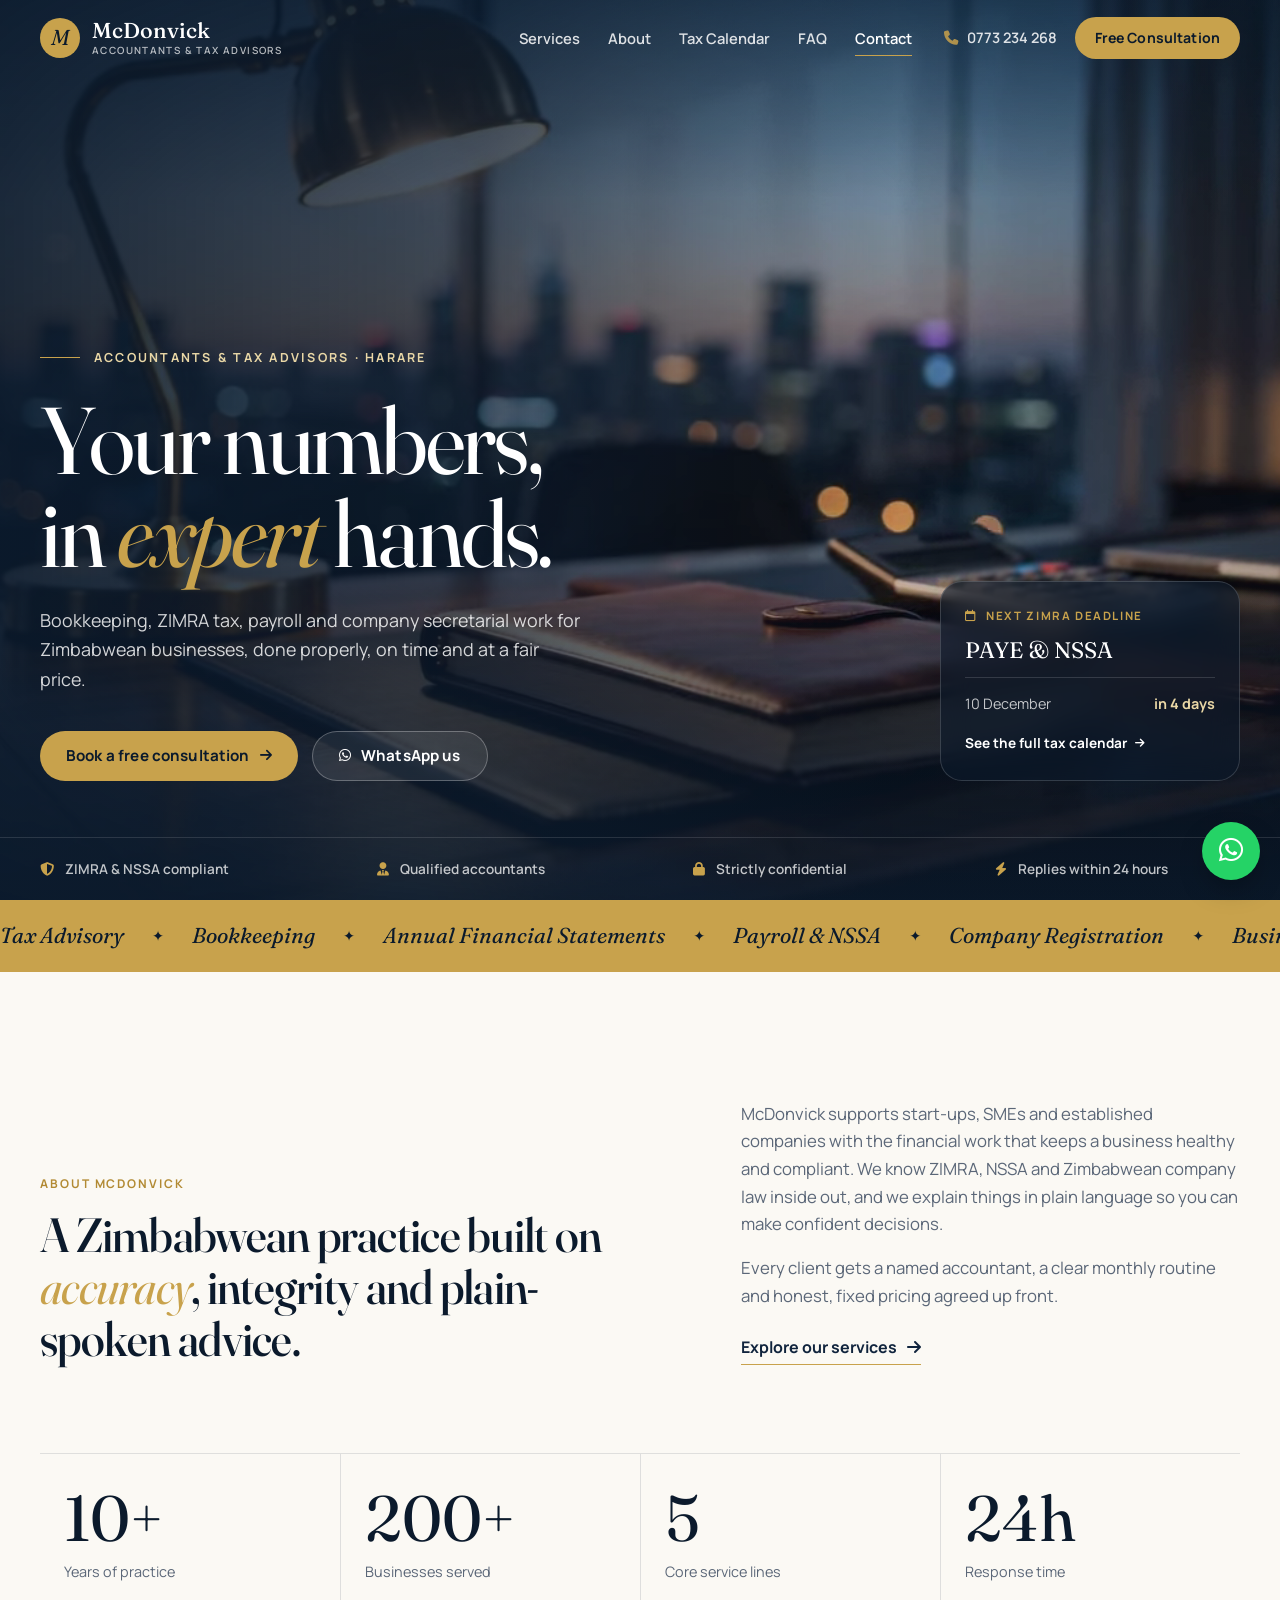
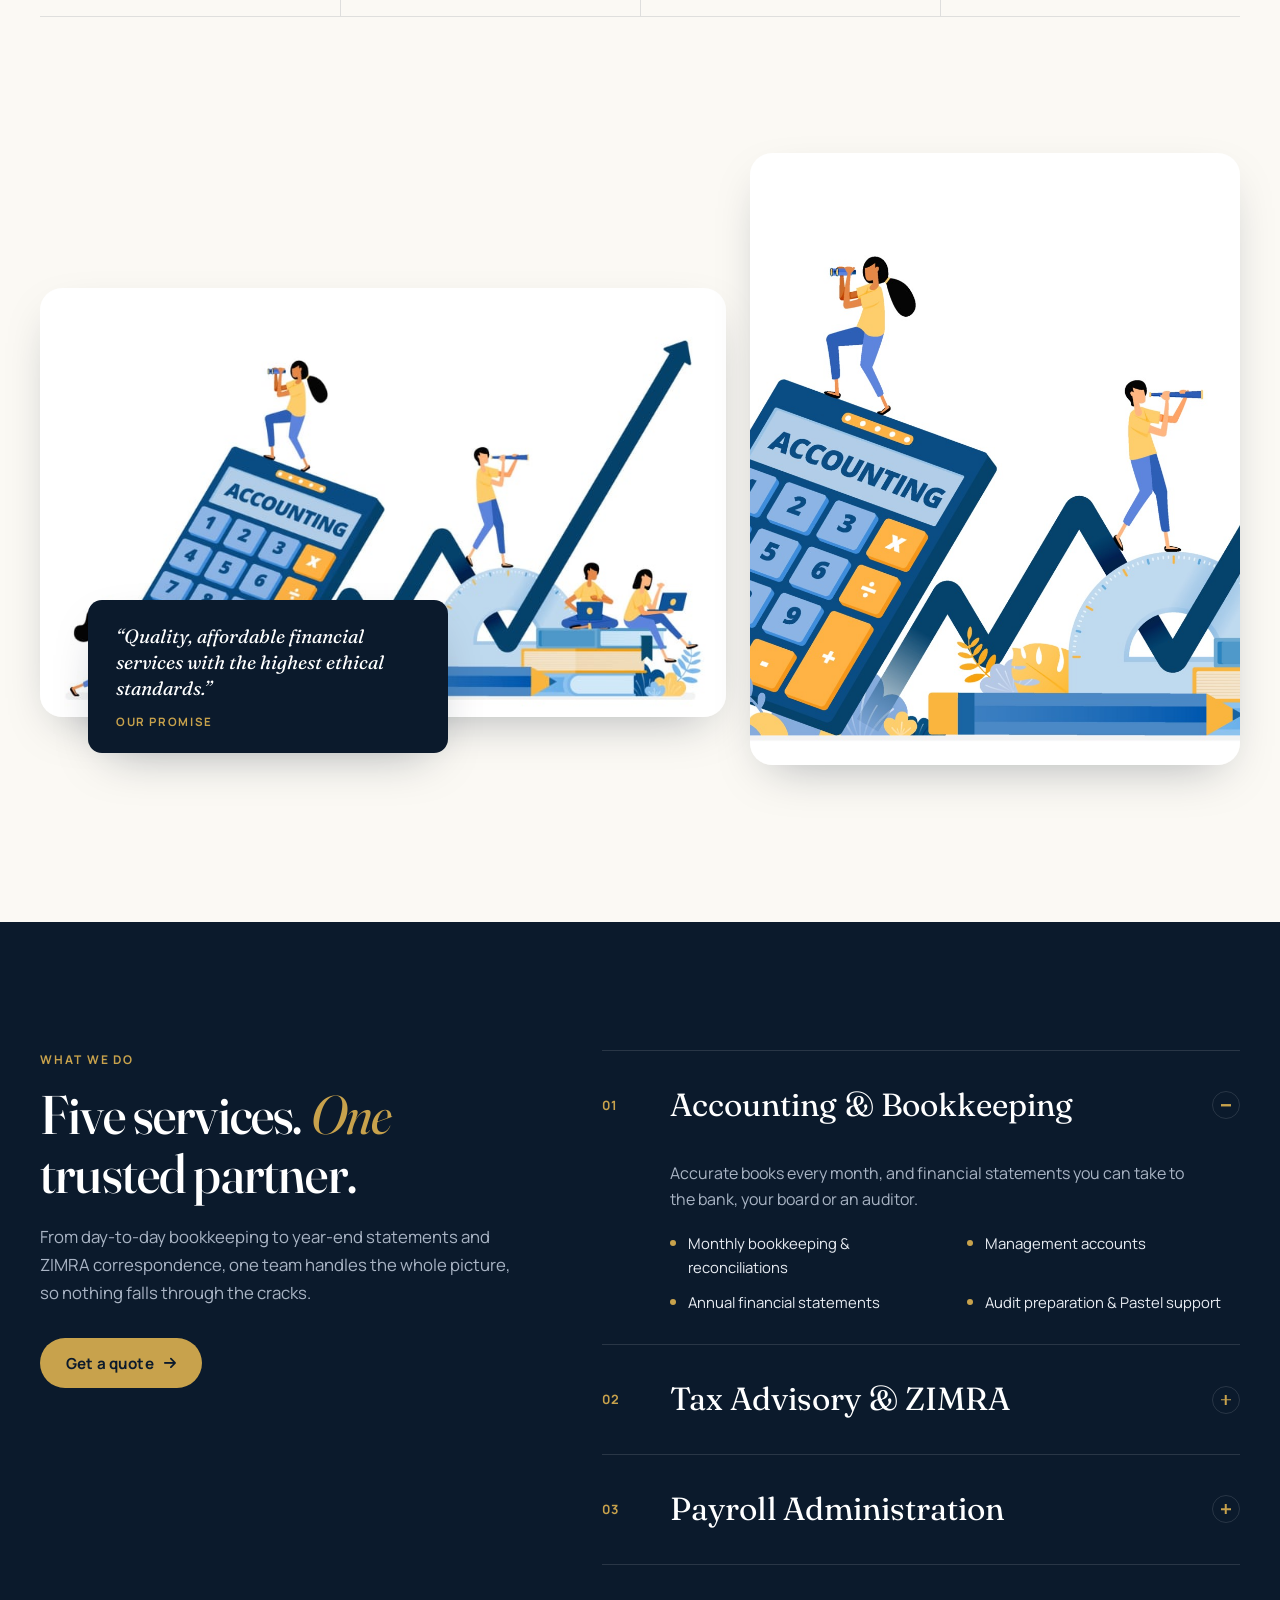
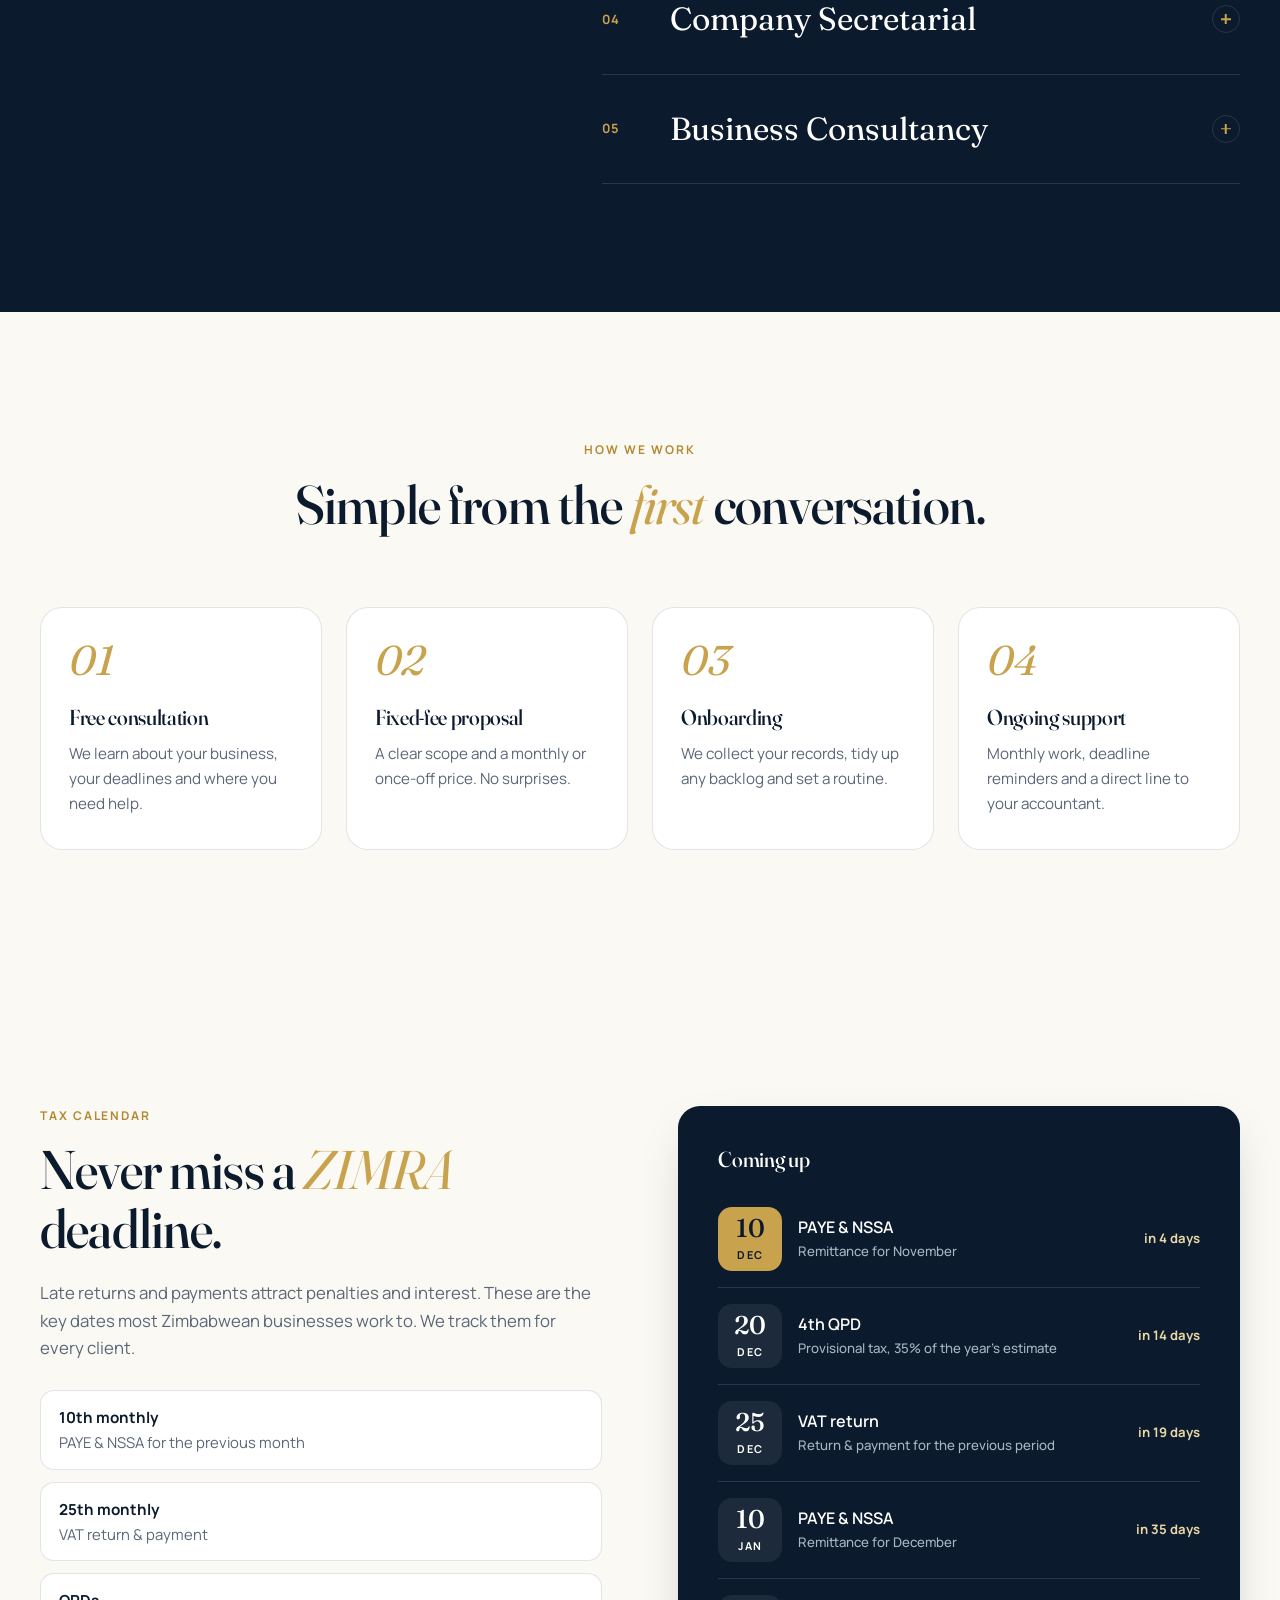
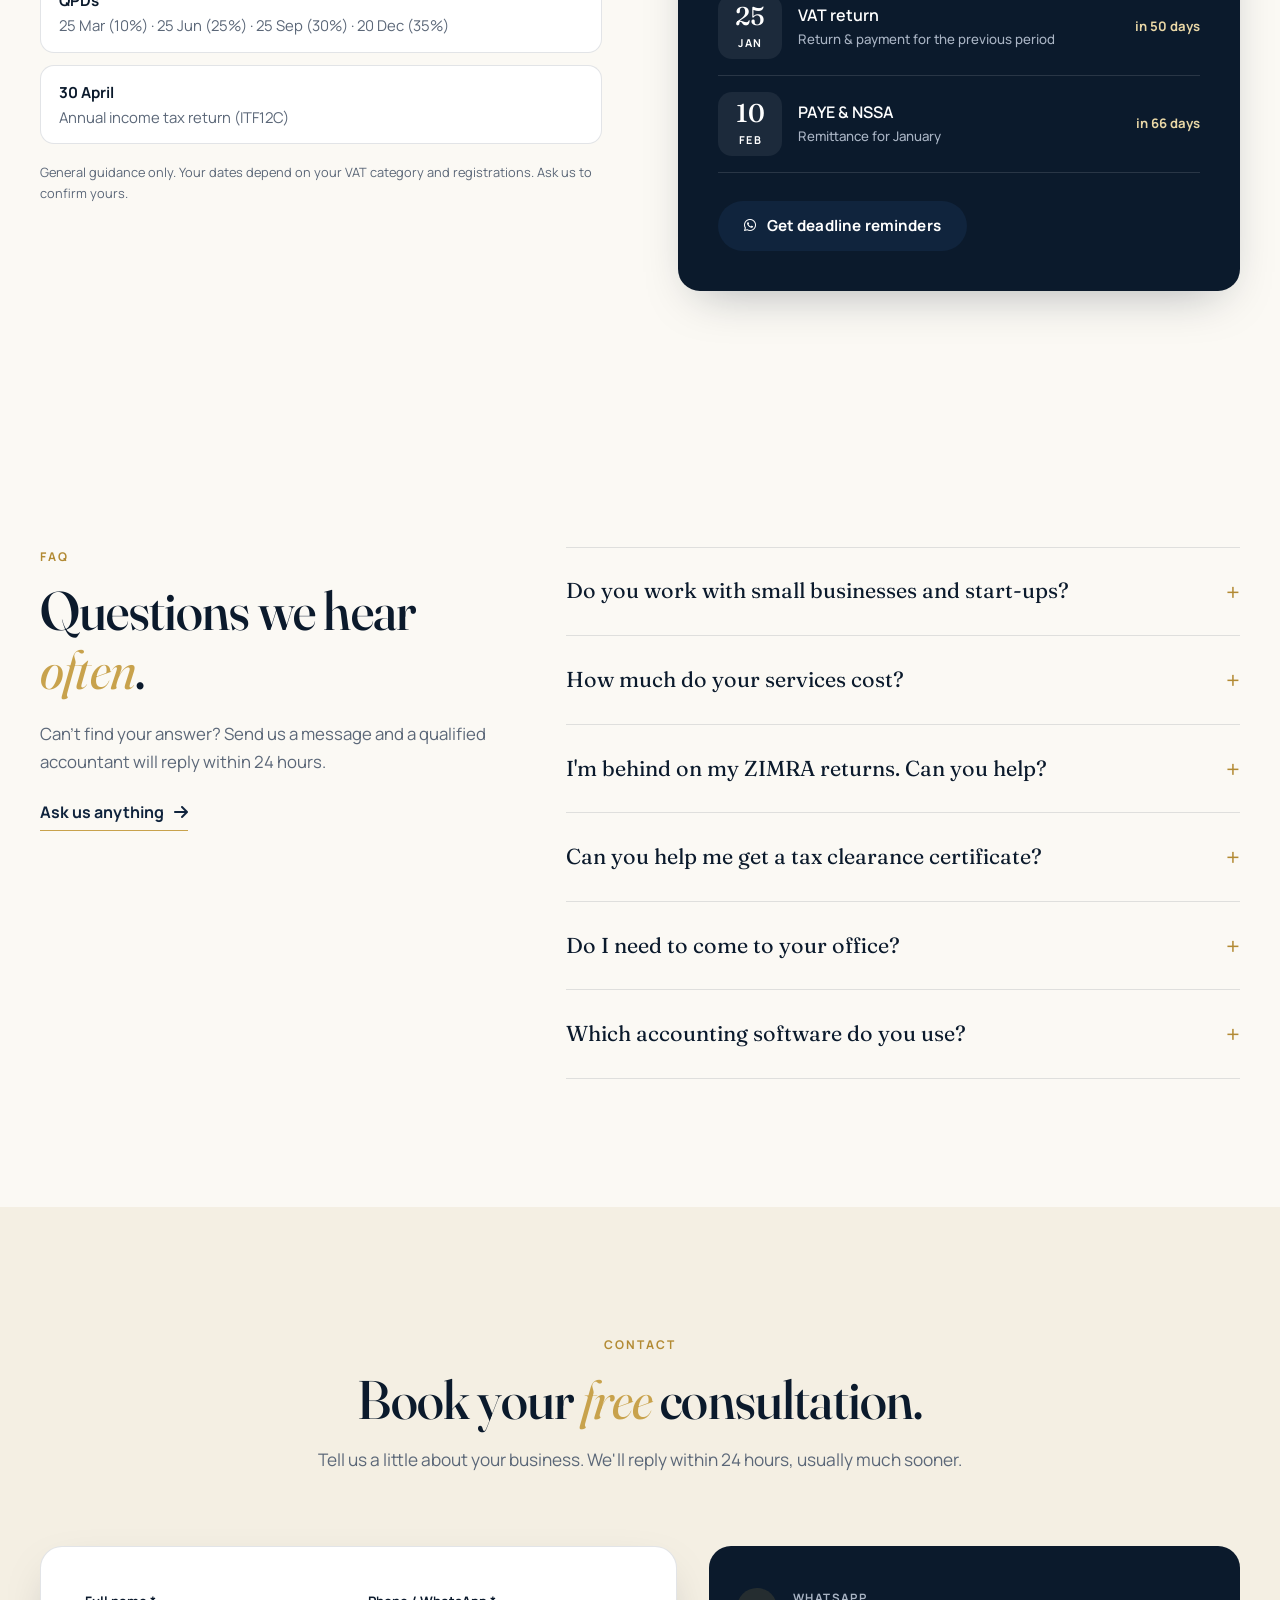
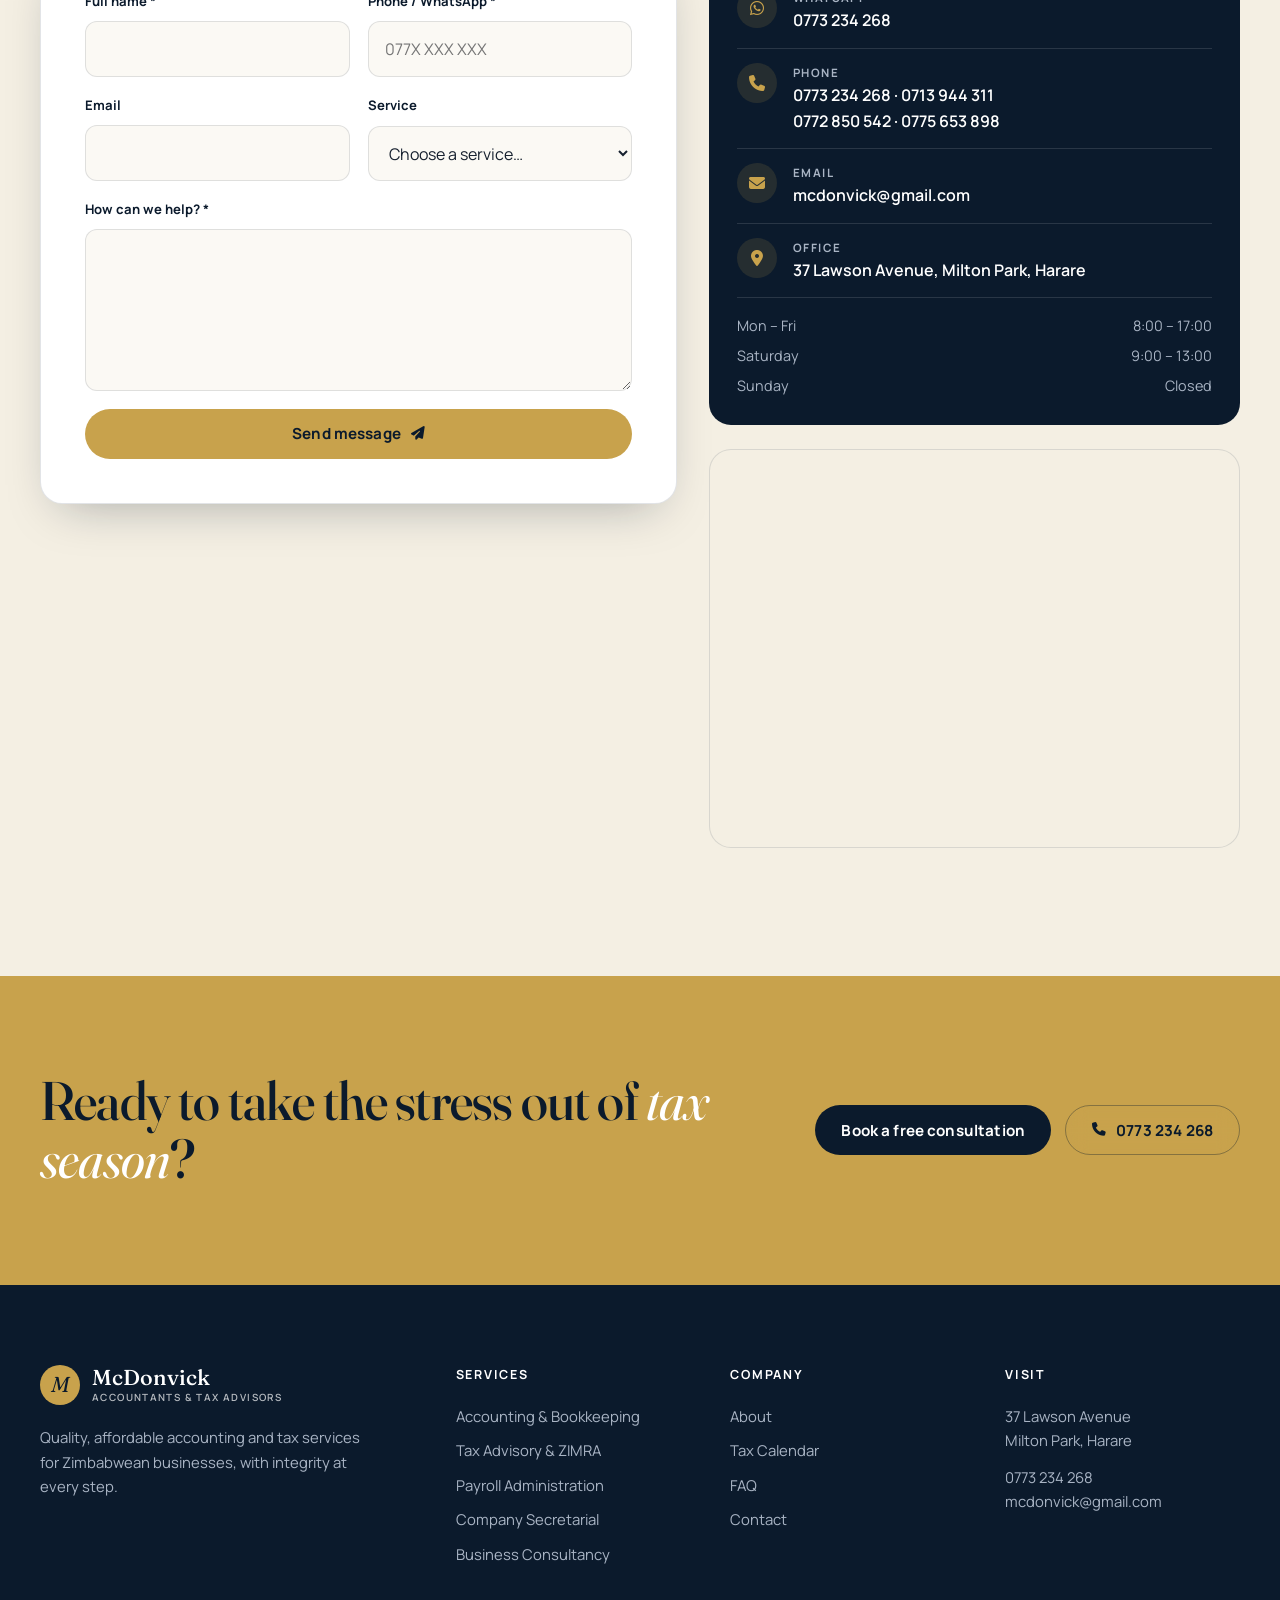
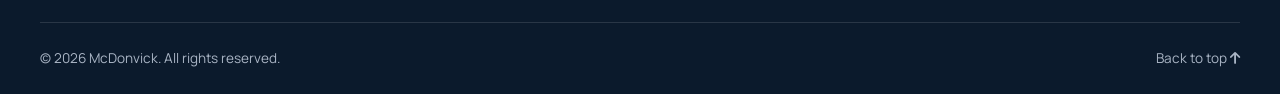
==== commit 5eae997a: "Redesign McDonvick site with Higgsfield hero video - New layout, typography (Fraunces + Manrope) and" ====
--- a/index.html
+++ b/index.html
@@ -3,515 +3,517 @@
 <head>
     <meta charset="UTF-8">
     <meta name="viewport" content="width=device-width, initial-scale=1.0">
-    <meta name="description" content="McDonvick – Professional Bookkeeping, Accounting, Tax Advisory and Payroll Services in Zimbabwe. Quality financial solutions for businesses of all sizes in Harare.">
-    <meta name="keywords" content="accounting Zimbabwe, bookkeeping Harare, tax advisory ZIMRA, payroll services Zimbabwe, company registration, McDonvick">
+    <meta name="description" content="McDonvick – bookkeeping, accounting, ZIMRA tax advisory, payroll and company secretarial services for Zimbabwean businesses. 37 Lawson Avenue, Milton Park, Harare.">
+    <meta name="keywords" content="accountants Harare, bookkeeping Zimbabwe, ZIMRA tax advisory, payroll services Zimbabwe, NSSA, company registration Zimbabwe, McDonvick">
     <meta name="author" content="McDonvick">
-    <meta property="og:title" content="McDonvick | Accounting & Financial Services Zimbabwe">
-    <meta property="og:description" content="Professional bookkeeping, accounting, tax advisory and business consultancy services in Zimbabwe.">
+    <meta name="theme-color" content="#0b1a2c">
+    <link rel="canonical" href="https://mcdonvick.co.zw/">
+    <meta property="og:title" content="McDonvick | Accountants &amp; Tax Advisors, Harare">
+    <meta property="og:description" content="Bookkeeping, ZIMRA tax advisory, payroll and company secretarial services for Zimbabwean businesses.">
     <meta property="og:type" content="website">
-    <title>McDonvick | Accounting &amp; Financial Services Zimbabwe</title>
-
-    <!-- Google Fonts -->
+    <meta property="og:url" content="https://mcdonvick.co.zw/">
+    <meta property="og:image" content="https://mcdonvick.co.zw/assets/video/hero-poster.jpg">
+    <title>McDonvick | Accountants &amp; Tax Advisors, Harare</title>
+    <link rel="icon" type="image/png" href="assets/images/macdonvich.png">
+
     <link rel="preconnect" href="https://fonts.googleapis.com">
     <link rel="preconnect" href="https://fonts.gstatic.com" crossorigin>
-    <link href="https://fonts.googleapis.com/css2?family=Cormorant+Garamond:wght@400;500;600;700&family=Inter:wght@300;400;500;600;700&display=swap" rel="stylesheet">
-
-    <!-- Font Awesome 6 -->
+    <link href="https://fonts.googleapis.com/css2?family=Fraunces:ital,opsz,wght@0,9..144,400;0,9..144,500;0,9..144,600;1,9..144,400;1,9..144,500&family=Manrope:wght@400;500;600;700&display=swap" rel="stylesheet">
     <link rel="stylesheet" href="https://cdnjs.cloudflare.com/ajax/libs/font-awesome/6.4.2/css/all.min.css">
-
-    <!-- Main Stylesheet -->
-    <link rel="stylesheet" href="assets/css/modern.css">
+    <link rel="stylesheet" href="assets/css/site.css">
+    <script>document.documentElement.classList.add('js');</script>
+
+    <script type="application/ld+json">
+    {
+      "@context": "https://schema.org",
+      "@type": "AccountingService",
+      "name": "McDonvick",
+      "url": "https://mcdonvick.co.zw/",
+      "email": "mcdonvick@gmail.com",
+      "telephone": "+263773234268",
+      "address": {
+        "@type": "PostalAddress",
+        "streetAddress": "37 Lawson Avenue, Milton Park",
+        "addressLocality": "Harare",
+        "addressCountry": "ZW"
+      },
+      "openingHoursSpecification": [
+        { "@type": "OpeningHoursSpecification", "dayOfWeek": ["Monday","Tuesday","Wednesday","Thursday","Friday"], "opens": "08:00", "closes": "17:00" },
+        { "@type": "OpeningHoursSpecification", "dayOfWeek": "Saturday", "opens": "09:00", "closes": "13:00" }
+      ]
+    }
+    </script>
 </head>
 <body>
 
-    <!-- ========== PRELOADER ========== -->
-    <div id="preloader">
-        <div class="preloader-inner">
-            <div class="preloader-logo">Mc</div>
-            <div class="preloader-progress"></div>
+    <a class="skip-link" href="#main">Skip to content</a>
+
+    <!-- ========== HEADER ========== -->
+    <header class="site-header" id="header">
+        <div class="wrap header-inner">
+            <a href="#top" class="brand" aria-label="McDonvick home">
+                <span class="brand-mark">M</span>
+                <span class="brand-name">McDonvick<small>Accountants &amp; Tax Advisors</small></span>
+            </a>
+            <nav class="main-nav" id="mainNav" aria-label="Main">
+                <a href="#services">Services</a>
+                <a href="#about">About</a>
+                <a href="#calendar">Tax Calendar</a>
+                <a href="#faq">FAQ</a>
+                <a href="#contact">Contact</a>
+                <a href="#contact" class="btn btn-gold nav-mobile-cta">Book a Free Consultation</a>
+            </nav>
+            <div class="header-actions">
+                <a href="tel:+263773234268" class="header-phone"><i class="fas fa-phone"></i> 0773 234 268</a>
+                <a href="#contact" class="btn btn-gold btn-sm">Free Consultation</a>
+                <button class="menu-toggle" id="menuToggle" aria-label="Open menu" aria-expanded="false" aria-controls="mainNav">
+                    <span></span><span></span>
+                </button>
+            </div>
         </div>
-    </div>
-
-    <!-- ========== NAVBAR ========== -->
-    <nav id="navbar">
-        <div class="nav-container">
-            <a href="#home" class="nav-logo">
-                <img src="assets/images/macdonvich.png" alt="McDonvick" class="logo-img" onerror="this.style.display='none'">
-                <span class="logo-wordmark">McDonvick</span>
-            </a>
-            <ul class="nav-menu" id="navMenu">
-                <li><a href="#home" class="nav-link">Home</a></li>
-                <li><a href="#services" class="nav-link">Services</a></li>
-                <li><a href="#about" class="nav-link">About</a></li>
-                <li><a href="#contact" class="nav-link">Contact</a></li>
-            </ul>
-            <div class="nav-actions">
-                <a href="https://wa.me/263773234268" class="nav-whatsapp" target="_blank" rel="noopener noreferrer" aria-label="WhatsApp">
-                    <i class="fab fa-whatsapp"></i>
-                    <span>WhatsApp</span>
-                </a>
-                <a href="#contact" class="nav-cta">Get Started</a>
-                <button class="nav-hamburger" id="hamburger" aria-label="Open menu" aria-expanded="false">
-                    <span></span><span></span><span></span>
-                </button>
+    </header>
+
+    <main id="main">
+
+        <!-- ========== HERO ========== -->
+        <section class="hero" id="top">
+            <div class="hero-media" aria-hidden="true">
+                <img src="assets/video/hero-poster.jpg" alt="" class="hero-poster" fetchpriority="high">
+                <video class="hero-video" id="heroVideo" muted loop playsinline preload="none">
+                    <source data-src="assets/video/hero.webm" type="video/webm">
+                    <source data-src="assets/video/hero.mp4" type="video/mp4">
+                </video>
+                <div class="hero-shade"></div>
+            </div>
+
+            <div class="wrap hero-inner">
+                <div class="hero-copy">
+                    <p class="kicker anim"><span class="kicker-line"></span> Accountants &amp; Tax Advisors &middot; Harare</p>
+                    <h1 class="anim">Your numbers,<br>in <em>expert</em> hands.</h1>
+                    <p class="hero-lead anim">Bookkeeping, ZIMRA tax, payroll and company secretarial work for Zimbabwean businesses, done properly, on time and at a fair price.</p>
+                    <div class="hero-ctas anim">
+                        <a href="#contact" class="btn btn-gold">Book a free consultation <i class="fas fa-arrow-right"></i></a>
+                        <a href="https://wa.me/263773234268" class="btn btn-glass" target="_blank" rel="noopener noreferrer"><i class="fab fa-whatsapp"></i> WhatsApp us</a>
+                    </div>
+                </div>
+
+                <aside class="deadline-card anim" aria-live="polite">
+                    <p class="deadline-label"><i class="far fa-calendar"></i> Next ZIMRA deadline</p>
+                    <p class="deadline-title" id="nextDeadlineTitle">Checking the calendar&hellip;</p>
+                    <div class="deadline-meta">
+                        <span id="nextDeadlineDate"></span>
+                        <span class="deadline-days" id="nextDeadlineDays"></span>
+                    </div>
+                    <a href="#calendar" class="deadline-link">See the full tax calendar <i class="fas fa-arrow-right"></i></a>
+                </aside>
+            </div>
+
+            <div class="hero-foot">
+                <div class="wrap hero-foot-inner">
+                    <span><i class="fas fa-shield-halved"></i> ZIMRA &amp; NSSA compliant</span>
+                    <span><i class="fas fa-user-tie"></i> Qualified accountants</span>
+                    <span><i class="fas fa-lock"></i> Strictly confidential</span>
+                    <span><i class="fas fa-bolt"></i> Replies within 24 hours</span>
+                </div>
+            </div>
+        </section>
+
+        <!-- ========== MARQUEE ========== -->
+        <div class="marquee" aria-hidden="true">
+            <div class="marquee-track">
+                <span>Tax Advisory</span><i>&#10022;</i><span>Bookkeeping</span><i>&#10022;</i><span>Annual Financial Statements</span><i>&#10022;</i><span>Payroll &amp; NSSA</span><i>&#10022;</i><span>Company Registration</span><i>&#10022;</i><span>Business Plans</span><i>&#10022;</i><span>Tax Clearance</span><i>&#10022;</i>
+                <span>Tax Advisory</span><i>&#10022;</i><span>Bookkeeping</span><i>&#10022;</i><span>Annual Financial Statements</span><i>&#10022;</i><span>Payroll &amp; NSSA</span><i>&#10022;</i><span>Company Registration</span><i>&#10022;</i><span>Business Plans</span><i>&#10022;</i><span>Tax Clearance</span><i>&#10022;</i>
             </div>
         </div>
-    </nav>
-
-    <!-- ========== HERO ========== -->
-    <section id="home" class="hero">
-        <div class="hero-bg">
-            <img src="assets/images/background7-1900x1267.jpg" alt="" class="hero-bg-img" loading="eager">
-            <div class="hero-overlay"></div>
-        </div>
-        <div class="hero-content">
-            <div class="hero-tag" data-reveal>
-                <span class="tag-dot"></span>
-                Zimbabwe's Trusted Financial Experts
-            </div>
-            <h1 class="hero-heading" data-reveal>
-                <span>Expert Accounting</span>
-                <em>&amp; Tax Advisory</em>
-                <span>Services</span>
-            </h1>
-            <p class="hero-subheading" data-reveal>
-                Empowering Zimbabwean businesses with professional bookkeeping, tax planning,
-                payroll administration and financial consultancy — quality service at affordable rates.
-            </p>
-            <div class="hero-buttons" data-reveal>
-                <a href="#contact" class="btn-gold">
-                    Book a Free Consultation
-                    <i class="fas fa-arrow-right"></i>
-                </a>
-                <a href="#services" class="btn-ghost">
-                    View Our Services
-                    <i class="fas fa-angle-down"></i>
-                </a>
-            </div>
-            <div class="hero-trust" data-reveal>
-                <div class="trust-pill"><i class="fas fa-shield-halved"></i> ZIMRA Compliant</div>
-                <div class="trust-pill"><i class="fas fa-certificate"></i> Certified Professionals</div>
-                <div class="trust-pill"><i class="fas fa-bolt"></i> Fast Turnaround</div>
-            </div>
-        </div>
-        <a href="#stats" class="hero-scroll-cue" aria-label="Scroll down">
-            <div class="scroll-mouse"><div class="scroll-dot"></div></div>
-            <span>Scroll</span>
-        </a>
-    </section>
-
-    <!-- ========== STATS ========== -->
-    <section id="stats" class="stats-band">
-        <div class="container">
-            <div class="stats-grid">
-                <div class="stat" data-count="10">
-                    <div class="stat-num"><span class="count-up">10</span><span class="stat-suffix">+</span></div>
-                    <div class="stat-lbl">Years Experience</div>
-                </div>
-                <div class="stat" data-count="200">
-                    <div class="stat-num"><span class="count-up">200</span><span class="stat-suffix">+</span></div>
-                    <div class="stat-lbl">Clients Served</div>
-                </div>
-                <div class="stat" data-count="5">
-                    <div class="stat-num"><span class="count-up">5</span></div>
-                    <div class="stat-lbl">Core Services</div>
-                </div>
-                <div class="stat" data-count="100">
-                    <div class="stat-num"><span class="count-up">100</span><span class="stat-suffix">%</span></div>
-                    <div class="stat-lbl">Client Satisfaction</div>
-                </div>
-            </div>
-        </div>
-    </section>
-
-    <!-- ========== SERVICES ========== -->
-    <section id="services" class="services section-pad">
-        <div class="container">
-            <div class="section-head reveal">
-                <span class="eyebrow">What We Offer</span>
-                <h2>Our Professional Services</h2>
-                <p>Comprehensive financial and business solutions tailored for Zimbabwean enterprises</p>
-            </div>
-            <div class="services-grid">
-
-                <div class="svc-card reveal">
-                    <div class="svc-icon"><i class="fas fa-file-invoice-dollar"></i></div>
-                    <h3>Tax Advisory</h3>
-                    <p>Expert tax planning and compliance including VAT, PAYE, Corporate Tax registration, tax health checks, clearance certificates and ZIMRA liaison.</p>
-                    <ul class="svc-list">
-                        <li>VAT &amp; PAYE Registration</li>
-                        <li>Corporate Tax Planning</li>
-                        <li>Tax Clearance Certificates</li>
-                        <li>ZIMRA Liaison &amp; Representation</li>
+
+        <!-- ========== INTRO + STATS ========== -->
+        <section class="intro section" id="about">
+            <div class="wrap intro-grid">
+                <div class="intro-statement reveal">
+                    <p class="eyebrow">About McDonvick</p>
+                    <h2>A Zimbabwean practice built on <em>accuracy</em>, integrity and plain-spoken advice.</h2>
+                </div>
+                <div class="intro-body reveal">
+                    <p>McDonvick supports start-ups, SMEs and established companies with the financial work that keeps a business healthy and compliant. We know ZIMRA, NSSA and Zimbabwean company law inside out, and we explain things in plain language so you can make confident decisions.</p>
+                    <p>Every client gets a named accountant, a clear monthly routine and honest, fixed pricing agreed up front.</p>
+                    <a href="#services" class="text-link">Explore our services <i class="fas fa-arrow-right"></i></a>
+                </div>
+            </div>
+            <div class="wrap">
+                <div class="stats reveal">
+                    <div class="stat"><strong><span class="count" data-count="10">10</span>+</strong><span>Years of practice</span></div>
+                    <div class="stat"><strong><span class="count" data-count="200">200</span>+</strong><span>Businesses served</span></div>
+                    <div class="stat"><strong><span class="count" data-count="5">5</span></strong><span>Core service lines</span></div>
+                    <div class="stat"><strong><span class="count" data-count="24">24</span>h</strong><span>Response time</span></div>
+                </div>
+            </div>
+            <div class="wrap intro-media reveal">
+                <figure class="intro-img intro-img-a"><img src="assets/images/accounting-892x558.jpg" alt="Accountant reviewing financial documents" loading="lazy"></figure>
+                <figure class="intro-img intro-img-b"><img src="assets/images/accounting.jpg" alt="Financial reports and calculator on a desk" loading="lazy"></figure>
+                <blockquote class="intro-quote">
+                    &ldquo;Quality, affordable financial services with the highest ethical standards.&rdquo;
+                    <cite>Our promise</cite>
+                </blockquote>
+            </div>
+        </section>
+
+        <!-- ========== SERVICES ========== -->
+        <section class="services section dark" id="services">
+            <div class="wrap services-grid">
+                <div class="services-intro reveal">
+                    <p class="eyebrow">What we do</p>
+                    <h2>Five services. <em>One</em> trusted partner.</h2>
+                    <p>From day-to-day bookkeeping to year-end statements and ZIMRA correspondence, one team handles the whole picture, so nothing falls through the cracks.</p>
+                    <a href="#contact" class="btn btn-gold">Get a quote <i class="fas fa-arrow-right"></i></a>
+                </div>
+
+                <div class="service-list">
+                    <details class="service reveal" open>
+                        <summary>
+                            <span class="service-num">01</span>
+                            <span class="service-title">Accounting &amp; Bookkeeping</span>
+                            <span class="service-toggle" aria-hidden="true"></span>
+                        </summary>
+                        <div class="service-body">
+                            <p>Accurate books every month, and financial statements you can take to the bank, your board or an auditor.</p>
+                            <ul>
+                                <li>Monthly bookkeeping &amp; reconciliations</li>
+                                <li>Management accounts</li>
+                                <li>Annual financial statements</li>
+                                <li>Audit preparation &amp; Pastel support</li>
+                            </ul>
+                        </div>
+                    </details>
+                    <details class="service reveal">
+                        <summary>
+                            <span class="service-num">02</span>
+                            <span class="service-title">Tax Advisory &amp; ZIMRA</span>
+                            <span class="service-toggle" aria-hidden="true"></span>
+                        </summary>
+                        <div class="service-body">
+                            <p>Stay compliant and pay no more tax than the law requires. We handle registrations, returns and ZIMRA on your behalf.</p>
+                            <ul>
+                                <li>VAT, PAYE &amp; income tax registration</li>
+                                <li>Returns, QPDs &amp; tax planning</li>
+                                <li>Tax health checks &amp; clearance (ITF263)</li>
+                                <li>ZIMRA liaison &amp; representation</li>
+                            </ul>
+                        </div>
+                    </details>
+                    <details class="service reveal">
+                        <summary>
+                            <span class="service-num">03</span>
+                            <span class="service-title">Payroll Administration</span>
+                            <span class="service-toggle" aria-hidden="true"></span>
+                        </summary>
+                        <div class="service-body">
+                            <p>Staff paid correctly and on time, with every statutory deduction calculated and submitted.</p>
+                            <ul>
+                                <li>Monthly payroll processing</li>
+                                <li>PAYE &amp; AIDS levy submissions</li>
+                                <li>NSSA registration &amp; returns</li>
+                                <li>Payslips &amp; year-end certificates</li>
+                            </ul>
+                        </div>
+                    </details>
+                    <details class="service reveal">
+                        <summary>
+                            <span class="service-num">04</span>
+                            <span class="service-title">Company Secretarial</span>
+                            <span class="service-toggle" aria-hidden="true"></span>
+                        </summary>
+                        <div class="service-body">
+                            <p>Register your company properly and keep it in good standing with the Registrar every year.</p>
+                            <ul>
+                                <li>Company &amp; PBC registration</li>
+                                <li>Annual returns (CR14, CR2)</li>
+                                <li>Director &amp; address changes (CR6, CR11)</li>
+                                <li>Company shelving &amp; restoration</li>
+                            </ul>
+                        </div>
+                    </details>
+                    <details class="service reveal">
+                        <summary>
+                            <span class="service-num">05</span>
+                            <span class="service-title">Business Consultancy</span>
+                            <span class="service-toggle" aria-hidden="true"></span>
+                        </summary>
+                        <div class="service-body">
+                            <p>Numbers that help you plan, raise finance and grow, not just report the past.</p>
+                            <ul>
+                                <li>Business plans &amp; funding proposals</li>
+                                <li>Cash-flow forecasts &amp; budgets</li>
+                                <li>Turnaround strategies</li>
+                                <li>Corporate governance advisory</li>
+                            </ul>
+                        </div>
+                    </details>
+                </div>
+            </div>
+        </section>
+
+        <!-- ========== PROCESS ========== -->
+        <section class="process section">
+            <div class="wrap">
+                <div class="section-head reveal">
+                    <p class="eyebrow">How we work</p>
+                    <h2>Simple from the <em>first</em> conversation.</h2>
+                </div>
+                <ol class="steps">
+                    <li class="step reveal"><span class="step-num">01</span><h3>Free consultation</h3><p>We learn about your business, your deadlines and where you need help.</p></li>
+                    <li class="step reveal"><span class="step-num">02</span><h3>Fixed-fee proposal</h3><p>A clear scope and a monthly or once-off price. No surprises.</p></li>
+                    <li class="step reveal"><span class="step-num">03</span><h3>Onboarding</h3><p>We collect your records, tidy up any backlog and set a routine.</p></li>
+                    <li class="step reveal"><span class="step-num">04</span><h3>Ongoing support</h3><p>Monthly work, deadline reminders and a direct line to your accountant.</p></li>
+                </ol>
+            </div>
+        </section>
+
+        <!-- ========== TEAM ========== -->
+        <!-- TODO(client content): replace names, roles, bios and add photos (assets/images/team-*.jpg),
+             then remove `hidden` here and restore the "Team" links in the header, footer and About section -->
+        <section class="team section tint" id="team" hidden>
+            <div class="wrap">
+                <div class="section-head reveal">
+                    <p class="eyebrow">Our people</p>
+                    <h2>The accountants behind <em>your</em> books.</h2>
+                </div>
+                <div class="founder reveal">
+                    <div class="founder-photo">
+                        <span class="monogram">MD</span>
+                    </div>
+                    <div class="founder-copy">
+                        <p class="eyebrow">Founder &amp; Principal Accountant</p>
+                        <h3>[Founder name]</h3>
+                        <p class="founder-quals">[Qualifications, e.g. CA(Z), ACCA, CIMA]</p>
+                        <p>[Short bio: background, years in practice, areas of specialism and why they started McDonvick.]</p>
+                        <blockquote>&ldquo;[A one-line personal promise to clients from the founder.]&rdquo;</blockquote>
+                    </div>
+                </div>
+                <div class="team-grid">
+                    <article class="member reveal"><div class="member-photo"><span class="monogram">TA</span></div><h3>[Team member]</h3><p>Tax Consultant</p></article>
+                    <article class="member reveal"><div class="member-photo"><span class="monogram">BK</span></div><h3>[Team member]</h3><p>Senior Bookkeeper</p></article>
+                    <article class="member reveal"><div class="member-photo"><span class="monogram">PA</span></div><h3>[Team member]</h3><p>Payroll Administrator</p></article>
+                </div>
+            </div>
+        </section>
+
+        <!-- ========== TAX CALENDAR ========== -->
+        <section class="calendar section" id="calendar">
+            <div class="wrap calendar-grid">
+                <div class="calendar-intro reveal">
+                    <p class="eyebrow">Tax calendar</p>
+                    <h2>Never miss a <em>ZIMRA</em> deadline.</h2>
+                    <p>Late returns and payments attract penalties and interest. These are the key dates most Zimbabwean businesses work to. We track them for every client.</p>
+                    <ul class="calendar-key">
+                        <li><strong>10th monthly</strong> PAYE &amp; NSSA for the previous month</li>
+                        <li><strong>25th monthly</strong> VAT return &amp; payment</li>
+                        <li><strong>QPDs</strong> 25 Mar (10%) &middot; 25 Jun (25%) &middot; 25 Sep (30%) &middot; 20 Dec (35%)</li>
+                        <li><strong>30 April</strong> Annual income tax return (ITF12C)</li>
                     </ul>
-                    <a href="#contact" class="svc-link">Enquire Now <i class="fas fa-arrow-right"></i></a>
-                </div>
-
-                <div class="svc-card featured reveal">
-                    <div class="svc-badge">Most Popular</div>
-                    <div class="svc-icon"><i class="fas fa-chart-line"></i></div>
-                    <h3>Accounting &amp; Bookkeeping</h3>
-                    <p>Full-spectrum accounting from daily bookkeeping to annual financial statements, audit preparation and cash flow management.</p>
-                    <ul class="svc-list">
-                        <li>Management Accounting</li>
-                        <li>Annual Financial Statements</li>
-                        <li>Audit Preparation Assistance</li>
-                        <li>Pastel Backup Services</li>
+                    <p class="fineprint">General guidance only. Your dates depend on your VAT category and registrations. Ask us to confirm yours.</p>
+                </div>
+                <div class="calendar-list reveal">
+                    <h3>Coming up</h3>
+                    <ol id="deadlineList" class="deadlines">
+                        <li class="deadline-skeleton">Loading upcoming deadlines&hellip;</li>
+                    </ol>
+                    <a href="https://wa.me/263773234268?text=Hi%20McDonvick%2C%20I%27d%20like%20help%20staying%20on%20top%20of%20my%20ZIMRA%20deadlines." class="btn btn-navy" target="_blank" rel="noopener noreferrer"><i class="fab fa-whatsapp"></i> Get deadline reminders</a>
+                </div>
+            </div>
+        </section>
+
+        <!-- ========== TESTIMONIALS ========== -->
+        <!-- TODO(client content): replace with real client testimonials (with their permission),
+             then remove `hidden` here (this also brings back the "Serving businesses in" sectors strip) -->
+        <section class="testimonials section dark" hidden>
+            <div class="wrap">
+                <div class="section-head reveal">
+                    <p class="eyebrow">Client stories</p>
+                    <h2>Trusted by businesses across <em>Zimbabwe</em>.</h2>
+                </div>
+                <div class="quotes" tabindex="0" aria-label="Client testimonials">
+                    <figure class="quote reveal">
+                        <div class="stars" aria-label="5 out of 5">&#9733;&#9733;&#9733;&#9733;&#9733;</div>
+                        <blockquote>&ldquo;[Client testimonial: what McDonvick helped them with and the result.]&rdquo;</blockquote>
+                        <figcaption><span class="avatar">C1</span><span><strong>[Client name]</strong>[Role, Company]</span></figcaption>
+                    </figure>
+                    <figure class="quote reveal">
+                        <div class="stars" aria-label="5 out of 5">&#9733;&#9733;&#9733;&#9733;&#9733;</div>
+                        <blockquote>&ldquo;[Client testimonial: what McDonvick helped them with and the result.]&rdquo;</blockquote>
+                        <figcaption><span class="avatar">C2</span><span><strong>[Client name]</strong>[Role, Company]</span></figcaption>
+                    </figure>
+                    <figure class="quote reveal">
+                        <div class="stars" aria-label="5 out of 5">&#9733;&#9733;&#9733;&#9733;&#9733;</div>
+                        <blockquote>&ldquo;[Client testimonial: what McDonvick helped them with and the result.]&rdquo;</blockquote>
+                        <figcaption><span class="avatar">C3</span><span><strong>[Client name]</strong>[Role, Company]</span></figcaption>
+                    </figure>
+                </div>
+                <div class="sectors reveal">
+                    <p>Serving businesses in</p>
+                    <ul>
+                        <li><i class="fas fa-store"></i> Retail</li>
+                        <li><i class="fas fa-helmet-safety"></i> Construction</li>
+                        <li><i class="fas fa-truck"></i> Logistics</li>
+                        <li><i class="fas fa-seedling"></i> Agriculture</li>
+                        <li><i class="fas fa-hand-holding-heart"></i> NGOs</li>
+                        <li><i class="fas fa-stethoscope"></i> Healthcare</li>
+                        <li><i class="fas fa-laptop-code"></i> Tech &amp; services</li>
                     </ul>
-                    <a href="#contact" class="svc-link">Enquire Now <i class="fas fa-arrow-right"></i></a>
-                </div>
-
-                <div class="svc-card reveal">
-                    <div class="svc-icon"><i class="fas fa-building"></i></div>
-                    <h3>Company Secretarial</h3>
-                    <p>Ensuring your business remains fully compliant with Zimbabwean legal and regulatory requirements at every stage.</p>
-                    <ul class="svc-list">
-                        <li>Company Registrations</li>
-                        <li>Annual Returns (CR14, CR2)</li>
-                        <li>CR6, CR11 Filings</li>
-                        <li>Company Shelving</li>
-                    </ul>
-                    <a href="#contact" class="svc-link">Enquire Now <i class="fas fa-arrow-right"></i></a>
-                </div>
-
-                <div class="svc-card reveal">
-                    <div class="svc-icon"><i class="fas fa-handshake"></i></div>
-                    <h3>Business Consultancy</h3>
-                    <p>Strategic advisory to help your business grow — from comprehensive business plans and financial projections to turnaround strategies.</p>
-                    <ul class="svc-list">
-                        <li>Business Plans &amp; Proposals</li>
-                        <li>Cash Flow Projections</li>
-                        <li>Turnaround Strategies</li>
-                        <li>Corporate Governance Advisory</li>
-                    </ul>
-                    <a href="#contact" class="svc-link">Enquire Now <i class="fas fa-arrow-right"></i></a>
-                </div>
-
-                <div class="svc-card reveal">
-                    <div class="svc-icon"><i class="fas fa-users"></i></div>
-                    <h3>Payroll Administration</h3>
-                    <p>Accurate, timely payroll processing ensuring employees are paid correctly and all statutory obligations including NSSA are met.</p>
-                    <ul class="svc-list">
-                        <li>Monthly Payroll Processing</li>
-                        <li>PAYE Submissions</li>
-                        <li>NSSA Compliance</li>
-                        <li>Payslip Generation</li>
-                    </ul>
-                    <a href="#contact" class="svc-link">Enquire Now <i class="fas fa-arrow-right"></i></a>
-                </div>
-
-                <div class="svc-card svc-cta-card reveal">
-                    <div class="svc-cta-inner">
-                        <i class="fas fa-headset svc-cta-ico"></i>
-                        <h3>Need a Custom Solution?</h3>
-                        <p>We tailor our services to your specific business needs. Let's talk.</p>
-                        <a href="#contact" class="btn-gold-sm">Contact Us Today</a>
-                        <div class="svc-phones">
-                            <a href="tel:+263773234268"><i class="fas fa-phone"></i> 0773 234 268</a>
-                            <a href="tel:+263713944311"><i class="fas fa-phone"></i> 0713 944 311</a>
-                        </div>
-                    </div>
-                </div>
-
-            </div>
-        </div>
-    </section>
-
-    <!-- ========== ABOUT ========== -->
-    <section id="about" class="about section-pad">
-        <div class="container">
-            <div class="about-grid">
-                <div class="about-media reveal">
-                    <div class="about-img-main">
-                        <img src="assets/images/accounting-892x558.jpg" alt="McDonvick team at work" loading="lazy">
-                    </div>
-                    <div class="about-img-secondary">
-                        <img src="assets/images/accounting.jpg" alt="Professional accounting" loading="lazy">
-                    </div>
-                    <div class="about-badge">
-                        <span class="badge-num">10+</span>
-                        <span class="badge-txt">Years<br>Experience</span>
-                    </div>
-                </div>
-                <div class="about-copy reveal">
-                    <span class="eyebrow">About McDonvick</span>
-                    <h2>Your Trusted Financial Partner in Zimbabwe</h2>
-                    <p class="about-lead">McDonvick is a Zimbabwean consultancy firm dedicated to delivering quality, affordable accounting and financial services with the highest ethical standards.</p>
-                    <p>We specialise in supporting businesses of all sizes — from start-ups to established enterprises — with expert knowledge of Zimbabwean government regulations, tax laws and business best practices. Our personalised approach ensures every client receives the attention their unique situation demands.</p>
-                    <div class="about-checks">
-                        <div class="check-item">
-                            <i class="fas fa-circle-check"></i>
-                            <div>
-                                <strong>Regulatory Expertise</strong>
-                                <span>Deep knowledge of ZIMRA, NSSA and Zimbabwean company law</span>
-                            </div>
-                        </div>
-                        <div class="check-item">
-                            <i class="fas fa-circle-check"></i>
-                            <div>
-                                <strong>Personalised Service</strong>
-                                <span>Tailored solutions for each client's unique financial situation</span>
-                            </div>
-                        </div>
-                        <div class="check-item">
-                            <i class="fas fa-circle-check"></i>
-                            <div>
-                                <strong>Affordable Rates</strong>
-                                <span>Professional-grade services at prices accessible to SMEs</span>
-                            </div>
-                        </div>
-                    </div>
-                    <div class="about-actions">
-                        <a href="#contact" class="btn-gold">Work With Us</a>
-                        <a href="tel:+263773234268" class="btn-call">
-                            <div class="call-ring"><i class="fas fa-phone"></i></div>
-                            <div>
-                                <small>Call Now</small>
-                                <strong>0773 234 268</strong>
-                            </div>
-                        </a>
-                    </div>
-                </div>
-            </div>
-        </div>
-    </section>
-
-    <!-- ========== WHY US ========== -->
-    <section class="why section-pad">
-        <div class="container">
-            <div class="section-head reveal">
-                <span class="eyebrow">Why McDonvick</span>
-                <h2>The Smart Choice for Your Business</h2>
-            </div>
-            <div class="why-grid">
-                <div class="why-card reveal">
-                    <div class="why-icon"><i class="fas fa-medal"></i></div>
-                    <h3>Certified Professionals</h3>
-                    <p>Our team holds professional accounting qualifications with continuous training in Zimbabwean financial regulations and best practices.</p>
-                </div>
-                <div class="why-card reveal">
-                    <div class="why-icon"><i class="fas fa-lock"></i></div>
-                    <h3>Strict Confidentiality</h3>
-                    <p>Your financial information is handled with absolute discretion and the highest standards of professional confidentiality.</p>
-                </div>
-                <div class="why-card reveal">
-                    <div class="why-icon"><i class="fas fa-gauge-high"></i></div>
-                    <h3>Fast Turnaround</h3>
-                    <p>We understand business deadlines. Our team works efficiently to deliver quality results on time, every time, without compromise.</p>
-                </div>
-                <div class="why-card reveal">
-                    <div class="why-icon"><i class="fas fa-coins"></i></div>
-                    <h3>Competitive Pricing</h3>
-                    <p>Professional-grade financial services at rates designed to be accessible for small and medium Zimbabwean businesses.</p>
-                </div>
-            </div>
-        </div>
-    </section>
-
-    <!-- ========== PROCESS BAND ========== -->
-    <section class="process-band">
-        <div class="container">
-            <div class="process-grid">
-                <div class="process-step reveal">
-                    <div class="step-num">01</div>
-                    <h4>Initial Consultation</h4>
-                    <p>Discuss your needs and goals</p>
-                </div>
-                <div class="process-arrow"><i class="fas fa-chevron-right"></i></div>
-                <div class="process-step reveal">
-                    <div class="step-num">02</div>
-                    <h4>Custom Proposal</h4>
-                    <p>Tailored service plan &amp; pricing</p>
-                </div>
-                <div class="process-arrow"><i class="fas fa-chevron-right"></i></div>
-                <div class="process-step reveal">
-                    <div class="step-num">03</div>
-                    <h4>Onboarding</h4>
-                    <p>Seamless setup &amp; handover</p>
-                </div>
-                <div class="process-arrow"><i class="fas fa-chevron-right"></i></div>
-                <div class="process-step reveal">
-                    <div class="step-num">04</div>
-                    <h4>Ongoing Support</h4>
-                    <p>Continuous expert assistance</p>
-                </div>
-            </div>
-        </div>
-    </section>
-
-    <!-- ========== CONTACT ========== -->
-    <section id="contact" class="contact section-pad">
-        <div class="container">
-            <div class="section-head reveal">
-                <span class="eyebrow">Get In Touch</span>
-                <h2>Book a Free Consultation</h2>
-                <p>Ready to get your finances in order? Contact us and our team will respond within 24 hours.</p>
-            </div>
-            <div class="contact-grid">
-
-                <div class="contact-info reveal">
-                    <h3>Contact Information</h3>
-                    <div class="c-item">
-                        <div class="c-icon"><i class="fas fa-location-dot"></i></div>
-                        <div>
-                            <strong>Our Office</strong>
-                            <p>37 Lawson Avenue, Milton Park<br>Harare, Zimbabwe</p>
-                        </div>
-                    </div>
-                    <div class="c-item">
-                        <div class="c-icon"><i class="fas fa-phone"></i></div>
-                        <div>
-                            <strong>Phone Numbers</strong>
-                            <p>
-                                <a href="tel:+263773234268">0773 234 268</a><br>
-                                <a href="tel:+263713944311">0713 944 311</a><br>
-                                <a href="tel:+263772850542">0772 850 542</a><br>
-                                <a href="tel:+263775653898">0775 653 898</a>
-                            </p>
-                        </div>
-                    </div>
-                    <div class="c-item">
-                        <div class="c-icon"><i class="fas fa-envelope"></i></div>
-                        <div>
-                            <strong>Email Address</strong>
-                            <p><a href="mailto:mcdonvick@gmail.com">mcdonvick@gmail.com</a></p>
-                        </div>
-                    </div>
-                    <a href="https://wa.me/263773234268" class="wa-cta" target="_blank" rel="noopener noreferrer">
-                        <i class="fab fa-whatsapp"></i>
-                        Chat on WhatsApp
-                    </a>
-                    <div class="office-hours">
-                        <h4><i class="fas fa-clock"></i> Office Hours</h4>
-                        <div class="oh-row"><span>Mon – Fri</span><span>8:00 AM – 5:00 PM</span></div>
-                        <div class="oh-row"><span>Saturday</span><span>9:00 AM – 1:00 PM</span></div>
-                        <div class="oh-row closed"><span>Sunday</span><span>Closed</span></div>
-                    </div>
-                </div>
-
-                <div class="contact-form-wrap reveal">
+                </div>
+            </div>
+        </section>
+
+        <!-- ========== FAQ ========== -->
+        <section class="faq section" id="faq">
+            <div class="wrap faq-grid">
+                <div class="faq-intro reveal">
+                    <p class="eyebrow">FAQ</p>
+                    <h2>Questions we hear <em>often</em>.</h2>
+                    <p>Can't find your answer? Send us a message and a qualified accountant will reply within 24 hours.</p>
+                    <a href="#contact" class="text-link">Ask us anything <i class="fas fa-arrow-right"></i></a>
+                </div>
+                <div class="faq-list">
+                    <details class="faq-item reveal">
+                        <summary>Do you work with small businesses and start-ups?</summary>
+                        <p>Yes. A large share of our clients are SMEs and new businesses. We can register your company, set up your books and tax registrations, and grow our support as you grow.</p>
+                    </details>
+                    <details class="faq-item reveal">
+                        <summary>How much do your services cost?</summary>
+                        <p>It depends on the size of your business and the services you need. After a free consultation we give you a fixed monthly or once-off fee in writing, with no hidden extras.</p>
+                    </details>
+                    <details class="faq-item reveal">
+                        <summary>I'm behind on my ZIMRA returns. Can you help?</summary>
+                        <p>Yes. We regularly help businesses bring overdue returns up to date, work out what is owed and engage ZIMRA on their behalf, including on payment arrangements where possible.</p>
+                    </details>
+                    <details class="faq-item reveal">
+                        <summary>Can you help me get a tax clearance certificate?</summary>
+                        <p>Yes. We check that your returns and payments are in order, fix any gaps and apply for your tax clearance (ITF263), which you often need for tenders and contracts.</p>
+                    </details>
+                    <details class="faq-item reveal">
+                        <summary>Do I need to come to your office?</summary>
+                        <p>No. Most clients share documents by email or WhatsApp and we meet online when needed. You're always welcome at our office at 37 Lawson Avenue, Milton Park.</p>
+                    </details>
+                    <details class="faq-item reveal">
+                        <summary>Which accounting software do you use?</summary>
+                        <p>We work extensively with Pastel (Sage) and can work with the system you already use, or recommend one that fits your business.</p>
+                    </details>
+                </div>
+            </div>
+        </section>
+
+        <!-- ========== CONTACT ========== -->
+        <section class="contact section tint" id="contact">
+            <div class="wrap">
+                <div class="section-head reveal">
+                    <p class="eyebrow">Contact</p>
+                    <h2>Book your <em>free</em> consultation.</h2>
+                    <p>Tell us a little about your business. We'll reply within 24 hours, usually much sooner.</p>
+                </div>
+                <div class="contact-grid">
                     <!--
-                        FORM SETUP: Replace the action URL with your Formspree endpoint.
-                        Sign up free at https://formspree.io, create a form, paste your endpoint URL here.
-                        e.g. https://formspree.io/f/YOUR_FORM_ID
+                        FORM: while action contains YOUR_FORM_ID, submissions open WhatsApp with the message pre-filled.
+                        To receive submissions by email instead, create a free form at https://formspree.io and paste its URL here.
                     -->
-                    <form class="contact-form" id="contactForm" action="https://formspree.io/f/YOUR_FORM_ID" method="POST" novalidate>
-                        <h3>Send Us a Message</h3>
-                        <div class="form-row">
-                            <div class="form-group">
-                                <label for="name">Full Name <span class="req">*</span></label>
-                                <input type="text" id="name" name="name" placeholder="John Doe" required autocomplete="name">
-                            </div>
-                            <div class="form-group">
-                                <label for="email">Email Address <span class="req">*</span></label>
-                                <input type="email" id="email" name="email" placeholder="john@company.com" required autocomplete="email">
-                            </div>
-                        </div>
-                        <div class="form-row">
-                            <div class="form-group">
-                                <label for="phone">Phone Number</label>
-                                <input type="tel" id="phone" name="phone" placeholder="077X XXX XXX" autocomplete="tel">
-                            </div>
-                            <div class="form-group">
-                                <label for="service">Service Interested In</label>
-                                <select id="service" name="service">
-                                    <option value="">Select a service&hellip;</option>
-                                    <option>Tax Advisory</option>
+                    <form class="contact-form reveal" id="contactForm" action="https://formspree.io/f/YOUR_FORM_ID" method="POST" novalidate>
+                        <div class="field-row">
+                            <label class="field"><span>Full name *</span><input type="text" name="name" id="name" required autocomplete="name"></label>
+                            <label class="field"><span>Phone / WhatsApp *</span><input type="tel" name="phone" id="phone" required autocomplete="tel" placeholder="077X XXX XXX"></label>
+                        </div>
+                        <div class="field-row">
+                            <label class="field"><span>Email</span><input type="email" name="email" id="email" autocomplete="email"></label>
+                            <label class="field"><span>Service</span>
+                                <select name="service" id="service">
+                                    <option value="">Choose a service&hellip;</option>
                                     <option>Accounting &amp; Bookkeeping</option>
+                                    <option>Tax Advisory &amp; ZIMRA</option>
+                                    <option>Payroll Administration</option>
                                     <option>Company Secretarial</option>
                                     <option>Business Consultancy</option>
-                                    <option>Payroll Administration</option>
-                                    <option>Other</option>
+                                    <option>Something else</option>
                                 </select>
+                            </label>
+                        </div>
+                        <label class="field"><span>How can we help? *</span><textarea name="message" id="message" rows="5" required></textarea></label>
+                        <button type="submit" class="btn btn-gold btn-block" id="submitBtn"><span>Send message</span> <i class="fas fa-paper-plane"></i></button>
+                        <p class="form-status" id="formStatus" role="status" hidden></p>
+                    </form>
+
+                    <div class="contact-side reveal">
+                        <div class="contact-card">
+                            <a href="https://wa.me/263773234268" class="contact-row" target="_blank" rel="noopener noreferrer"><i class="fab fa-whatsapp"></i><span><small>WhatsApp</small>0773 234 268</span></a>
+                            <div class="contact-row"><i class="fas fa-phone"></i><span><small>Phone</small><a href="tel:+263773234268">0773 234 268</a> &middot; <a href="tel:+263713944311">0713 944 311</a><br><a href="tel:+263772850542">0772 850 542</a> &middot; <a href="tel:+263775653898">0775 653 898</a></span></div>
+                            <a href="mailto:mcdonvick@gmail.com" class="contact-row"><i class="fas fa-envelope"></i><span><small>Email</small>mcdonvick@gmail.com</span></a>
+                            <div class="contact-row"><i class="fas fa-location-dot"></i><span><small>Office</small>37 Lawson Avenue, Milton Park, Harare</span></div>
+                            <div class="hours">
+                                <div><span>Mon – Fri</span><span>8:00 – 17:00</span></div>
+                                <div><span>Saturday</span><span>9:00 – 13:00</span></div>
+                                <div><span>Sunday</span><span>Closed</span></div>
                             </div>
                         </div>
-                        <div class="form-group full">
-                            <label for="message">Message <span class="req">*</span></label>
-                            <textarea id="message" name="message" rows="5" placeholder="Tell us about your business and how we can help&hellip;" required></textarea>
-                        </div>
-                        <button type="submit" class="btn-submit" id="submitBtn">
-                            <span>Send Message</span>
-                            <i class="fas fa-paper-plane"></i>
-                        </button>
-                        <p class="form-note"><i class="fas fa-info-circle"></i> We respond to all enquiries within 24 hours</p>
-                        <div class="form-success" id="formSuccess" hidden>
-                            <i class="fas fa-circle-check"></i>
-                            <strong>Message sent!</strong> We'll be in touch shortly.
-                        </div>
-                    </form>
-                </div>
-
+                        <div class="map">
+                            <iframe title="Map to McDonvick, 37 Lawson Avenue, Milton Park, Harare" src="https://www.google.com/maps?q=37+Lawson+Avenue,+Milton+Park,+Harare,+Zimbabwe&amp;output=embed" loading="lazy" referrerpolicy="no-referrer-when-downgrade"></iframe>
+                        </div>
+                    </div>
+                </div>
+            </div>
+        </section>
+
+        <!-- ========== CTA ========== -->
+        <section class="cta-band">
+            <div class="wrap cta-inner reveal">
+                <h2>Ready to take the stress out of <em>tax season</em>?</h2>
+                <div class="cta-actions">
+                    <a href="#contact" class="btn btn-gold">Book a free consultation</a>
+                    <a href="tel:+263773234268" class="btn btn-glass"><i class="fas fa-phone"></i> 0773 234 268</a>
+                </div>
+            </div>
+        </section>
+
+    </main>
+
+    <!-- ========== FOOTER ========== -->
+    <footer class="site-footer">
+        <div class="wrap footer-grid">
+            <div class="footer-brand">
+                <a href="#top" class="brand">
+                    <span class="brand-mark">M</span>
+                    <span class="brand-name">McDonvick<small>Accountants &amp; Tax Advisors</small></span>
+                </a>
+                <p>Quality, affordable accounting and tax services for Zimbabwean businesses, with integrity at every step.</p>
+            </div>
+            <div>
+                <h4>Services</h4>
+                <ul>
+                    <li><a href="#services">Accounting &amp; Bookkeeping</a></li>
+                    <li><a href="#services">Tax Advisory &amp; ZIMRA</a></li>
+                    <li><a href="#services">Payroll Administration</a></li>
+                    <li><a href="#services">Company Secretarial</a></li>
+                    <li><a href="#services">Business Consultancy</a></li>
+                </ul>
+            </div>
+            <div>
+                <h4>Company</h4>
+                <ul>
+                    <li><a href="#about">About</a></li>
+                    <li><a href="#calendar">Tax Calendar</a></li>
+                    <li><a href="#faq">FAQ</a></li>
+                    <li><a href="#contact">Contact</a></li>
+                </ul>
+            </div>
+            <div>
+                <h4>Visit</h4>
+                <p>37 Lawson Avenue<br>Milton Park, Harare</p>
+                <p><a href="tel:+263773234268">0773 234 268</a><br><a href="mailto:mcdonvick@gmail.com">mcdonvick@gmail.com</a></p>
             </div>
         </div>
-    </section>
-
-    <!-- ========== FOOTER ========== -->
-    <footer class="footer">
-        <div class="footer-main">
-            <div class="container">
-                <div class="footer-grid">
-                    <div class="footer-brand">
-                        <img src="assets/images/macdonvich.png" alt="McDonvick" class="footer-logo" onerror="this.style.display='none'">
-                        <h3>McDonvick</h3>
-                        <p>Professional accounting and financial services for Zimbabwean businesses. Quality, integrity and expertise you can trust.</p>
-                        <div class="footer-socials">
-                            <a href="https://wa.me/263773234268" target="_blank" rel="noopener noreferrer" aria-label="WhatsApp">
-                                <i class="fab fa-whatsapp"></i>
-                            </a>
-                        </div>
-                    </div>
-                    <div class="footer-col">
-                        <h4>Quick Links</h4>
-                        <ul>
-                            <li><a href="#home">Home</a></li>
-                            <li><a href="#services">Services</a></li>
-                            <li><a href="#about">About Us</a></li>
-                            <li><a href="#contact">Contact</a></li>
-                        </ul>
-                    </div>
-                    <div class="footer-col">
-                        <h4>Our Services</h4>
-                        <ul>
-                            <li><a href="#services">Tax Advisory</a></li>
-                            <li><a href="#services">Accounting &amp; Bookkeeping</a></li>
-                            <li><a href="#services">Company Secretarial</a></li>
-                            <li><a href="#services">Business Consultancy</a></li>
-                            <li><a href="#services">Payroll Administration</a></li>
-                        </ul>
-                    </div>
-                    <div class="footer-col">
-                        <h4>Contact Us</h4>
-                        <div class="footer-contact-list">
-                            <div class="fc-item">
-                                <i class="fas fa-location-dot"></i>
-                                <span>37 Lawson Avenue, Milton Park, Harare</span>
-                            </div>
-                            <div class="fc-item">
-                                <i class="fas fa-phone"></i>
-                                <a href="tel:+263773234268">0773 234 268</a>
-                            </div>
-                            <div class="fc-item">
-                                <i class="fas fa-envelope"></i>
-                                <a href="mailto:mcdonvick@gmail.com">mcdonvick@gmail.com</a>
-                            </div>
-                        </div>
-                    </div>
-                </div>
-            </div>
-        </div>
-        <div class="footer-bar">
-            <div class="container">
-                <p>&copy; <span id="year"></span> McDonvick. All rights reserved. | Accounting &amp; Financial Services Zimbabwe</p>
-            </div>
+        <div class="wrap footer-bar">
+            <p>&copy; <span id="year">2026</span> McDonvick. All rights reserved.</p>
+            <a href="#top">Back to top <i class="fas fa-arrow-up"></i></a>
         </div>
     </footer>
 
-    <!-- Back to Top -->
-    <button id="backToTop" class="btt" aria-label="Back to top" hidden>
-        <i class="fas fa-chevron-up"></i>
-    </button>
-
-    <!-- Script -->
-    <script src="assets/js/modern.js"></script>
+    <a href="https://wa.me/263773234268" class="wa-float" target="_blank" rel="noopener noreferrer" aria-label="Chat with McDonvick on WhatsApp"><i class="fab fa-whatsapp"></i></a>
+
+    <script src="assets/js/site.js"></script>
 </body>
 </html>
--- a/assets/css/site.css
+++ b/assets/css/site.css
@@ -0,0 +1,482 @@
+/* ============================================================
+   MCDONVICK — Site stylesheet (2026 redesign)
+   Ink navy + brass gold | Fraunces (display) + Manrope (text)
+   ============================================================ */
+
+:root {
+  --ink:        #0b1a2c;
+  --navy:       #10243d;
+  --navy-2:     #17304f;
+  --gold:       #c8a24c;
+  --gold-2:     #b28a33;
+  --gold-soft:  #e9d7a6;
+  --paper:      #fbf9f4;
+  --ivory:      #f4efe3;
+  --white:      #ffffff;
+  --text:       #16202e;
+  --muted:      #5b6778;
+  --line:       rgba(16, 36, 61, .12);
+  --line-dark:  rgba(255, 255, 255, .12);
+  --on-dark:    #e8ecf2;
+  --on-dark-2:  #a9b4c4;
+
+  --serif: 'Fraunces', Georgia, 'Times New Roman', serif;
+  --sans:  'Manrope', system-ui, -apple-system, 'Segoe UI', sans-serif;
+
+  --radius:    14px;
+  --radius-lg: 22px;
+  --shadow:    0 18px 50px -20px rgba(11, 26, 44, .35);
+  --ease:      cubic-bezier(.2, .7, .2, 1);
+  --header-h:  76px;
+}
+
+/* ── RESET ─────────────────────────────────────────────────── */
+*, *::before, *::after { box-sizing: border-box; margin: 0; padding: 0; }
+html { scroll-behavior: smooth; scroll-padding-top: var(--header-h); -webkit-text-size-adjust: 100%; }
+body {
+  font-family: var(--sans);
+  font-size: 1rem;
+  line-height: 1.65;
+  color: var(--text);
+  background: var(--paper);
+  -webkit-font-smoothing: antialiased;
+  overflow-x: hidden;
+}
+img, video, iframe { display: block; max-width: 100%; }
+a { color: inherit; text-decoration: none; }
+ul, ol { list-style: none; }
+button, input, select, textarea { font: inherit; color: inherit; }
+button { cursor: pointer; background: none; border: 0; }
+:focus-visible { outline: 2px solid var(--gold); outline-offset: 3px; border-radius: 4px; }
+
+.skip-link {
+  position: absolute; left: 16px; top: -60px; z-index: 100;
+  background: var(--gold); color: var(--ink); padding: 10px 16px; border-radius: 8px; font-weight: 700;
+}
+.skip-link:focus { top: 12px; }
+
+/* ── TYPE ──────────────────────────────────────────────────── */
+h1, h2, h3 {
+  font-family: var(--serif);
+  font-weight: 500;
+  line-height: 1.08;
+  letter-spacing: -.015em;
+  color: var(--ink);
+  font-variation-settings: 'opsz' 144;
+}
+h2 { font-size: clamp(2rem, 4.4vw, 3.4rem); }
+h3 { font-size: 1.35rem; line-height: 1.25; }
+h2 em, h1 em { font-style: italic; color: var(--gold); font-weight: 400; }
+
+.eyebrow {
+  font-size: .75rem; font-weight: 700; letter-spacing: .16em; text-transform: uppercase;
+  color: var(--gold-2); margin-bottom: 16px;
+}
+.dark .eyebrow { color: var(--gold); }
+
+/* ── LAYOUT ────────────────────────────────────────────────── */
+.wrap { width: min(1200px, 100% - 48px); margin-inline: auto; }
+.section { padding: clamp(72px, 10vw, 128px) 0; }
+.tint { background: var(--ivory); }
+.dark { background: var(--ink); color: var(--on-dark); }
+.dark h2, .dark h3 { color: var(--white); }
+
+.section-head { max-width: 720px; margin: 0 auto clamp(40px, 6vw, 72px); text-align: center; }
+.section-head p:not(.eyebrow) { color: var(--muted); font-size: 1.08rem; margin-top: 16px; }
+.dark .section-head p:not(.eyebrow) { color: var(--on-dark-2); }
+
+/* ── BUTTONS ───────────────────────────────────────────────── */
+.btn {
+  display: inline-flex; align-items: center; justify-content: center; gap: 10px;
+  min-height: 50px; padding: 0 26px; border-radius: 999px;
+  font-weight: 700; font-size: .95rem; letter-spacing: .01em; white-space: nowrap;
+  transition: background .25s var(--ease), color .25s var(--ease), transform .25s var(--ease), border-color .25s var(--ease);
+}
+.btn:hover { transform: translateY(-2px); }
+.btn i { font-size: .9em; }
+.btn-gold { background: var(--gold); color: var(--ink); }
+.btn-gold:hover { background: var(--gold-soft); }
+.btn-navy { background: var(--navy); color: var(--white); }
+.btn-navy:hover { background: var(--navy-2); }
+.btn-glass {
+  background: rgba(255, 255, 255, .08); color: var(--white);
+  border: 1px solid rgba(255, 255, 255, .28);
+  -webkit-backdrop-filter: blur(10px); backdrop-filter: blur(10px);
+}
+.btn-glass:hover { background: rgba(255, 255, 255, .16); }
+.btn-sm { min-height: 42px; padding: 0 20px; font-size: .88rem; }
+.btn-block { width: 100%; }
+
+.text-link {
+  display: inline-flex; align-items: center; gap: 10px; margin-top: 24px;
+  font-weight: 700; color: var(--navy); border-bottom: 1px solid var(--gold); padding-bottom: 4px;
+}
+.text-link i { transition: transform .25s var(--ease); }
+.text-link:hover i { transform: translateX(4px); }
+
+/* ── HEADER ────────────────────────────────────────────────── */
+.site-header {
+  position: fixed; inset: 0 0 auto; z-index: 50; height: var(--header-h);
+  color: var(--white);
+  transition: background .35s var(--ease), box-shadow .35s var(--ease), height .35s var(--ease);
+}
+.site-header.scrolled {
+  --header-h: 66px;
+  background: rgba(11, 26, 44, .92);
+  -webkit-backdrop-filter: blur(14px); backdrop-filter: blur(14px);
+  box-shadow: 0 1px 0 var(--line-dark);
+}
+.header-inner { height: 100%; display: flex; align-items: center; gap: 32px; }
+
+.brand { display: inline-flex; align-items: center; gap: 12px; }
+.brand-mark {
+  width: 40px; height: 40px; border-radius: 50%;
+  display: grid; place-items: center;
+  font-family: var(--serif); font-size: 1.35rem; font-style: italic;
+  color: var(--ink); background: var(--gold);
+}
+.brand-name { font-family: var(--serif); font-size: 1.35rem; font-weight: 500; line-height: 1; display: flex; flex-direction: column; }
+.brand-name small { font-family: var(--sans); font-size: .62rem; font-weight: 600; letter-spacing: .14em; text-transform: uppercase; opacity: .7; margin-top: 5px; }
+
+.main-nav { display: flex; gap: 28px; margin-left: auto; }
+.main-nav a { font-size: .92rem; font-weight: 600; opacity: .85; position: relative; padding: 6px 0; }
+.main-nav a:not(.btn)::after {
+  content: ''; position: absolute; left: 0; right: 0; bottom: 0; height: 1px; background: var(--gold);
+  transform: scaleX(0); transform-origin: left; transition: transform .3s var(--ease);
+}
+.main-nav a:hover, .main-nav a.active { opacity: 1; }
+.main-nav a:hover::after, .main-nav a.active::after { transform: scaleX(1); }
+.nav-mobile-cta { display: none; }
+
+.header-actions { display: flex; align-items: center; gap: 18px; }
+.header-phone { font-size: .9rem; font-weight: 600; opacity: .85; }
+.header-phone i { color: var(--gold); margin-right: 6px; }
+.menu-toggle { display: none; width: 44px; height: 44px; position: relative; }
+.menu-toggle span { position: absolute; left: 11px; right: 11px; height: 2px; background: currentColor; border-radius: 2px; transition: transform .3s var(--ease), top .3s var(--ease); }
+.menu-toggle span:first-child { top: 17px; }
+.menu-toggle span:last-child  { top: 25px; }
+.menu-toggle[aria-expanded="true"] span:first-child { top: 21px; transform: rotate(45deg); }
+.menu-toggle[aria-expanded="true"] span:last-child  { top: 21px; transform: rotate(-45deg); }
+
+/* ── HERO ──────────────────────────────────────────────────── */
+.hero {
+  position: relative; min-height: 100svh; display: flex; flex-direction: column;
+  color: var(--white); background: var(--ink); overflow: hidden; isolation: isolate;
+}
+.hero-media { position: absolute; inset: 0; z-index: -1; }
+.hero-poster, .hero-video { position: absolute; inset: 0; width: 100%; height: 100%; object-fit: cover; object-position: 60% center; }
+.hero-poster { animation: heroZoom 14s var(--ease) both; }
+.hero-video { opacity: 0; transition: opacity 1.6s var(--ease); }
+.hero-video.is-playing { opacity: 1; }
+@keyframes heroZoom { from { transform: scale(1.06); } to { transform: scale(1); } }
+.hero-shade {
+  position: absolute; inset: 0;
+  background:
+    linear-gradient(90deg, rgba(11,26,44,.92) 0%, rgba(11,26,44,.72) 38%, rgba(11,26,44,.25) 70%, rgba(11,26,44,.35) 100%),
+    linear-gradient(0deg, rgba(11,26,44,.85) 0%, rgba(11,26,44,0) 35%),
+    linear-gradient(180deg, rgba(11,26,44,.6) 0%, rgba(11,26,44,0) 22%);
+}
+
+.hero-inner {
+  flex: 1; display: grid; grid-template-columns: minmax(0, 1fr) auto; align-items: end; gap: 48px;
+  padding-top: calc(var(--header-h) + 64px); padding-bottom: 56px;
+}
+.kicker { display: flex; align-items: center; gap: 14px; font-size: .78rem; font-weight: 700; letter-spacing: .18em; text-transform: uppercase; color: var(--gold-soft); margin-bottom: 26px; }
+.kicker-line { width: 40px; height: 1px; background: var(--gold); }
+.hero h1 { color: var(--white); font-size: clamp(2.8rem, 7.4vw, 6.2rem); line-height: .98; letter-spacing: -.025em; font-weight: 400; }
+.hero-lead { max-width: 540px; margin-top: 26px; font-size: clamp(1.02rem, 1.4vw, 1.15rem); color: rgba(255,255,255,.82); }
+.hero-ctas { display: flex; flex-wrap: wrap; gap: 14px; margin-top: 36px; }
+
+.deadline-card {
+  width: 300px; padding: 24px; border-radius: var(--radius-lg);
+  background: rgba(11, 26, 44, .55); border: 1px solid rgba(255,255,255,.16);
+  -webkit-backdrop-filter: blur(16px); backdrop-filter: blur(16px);
+}
+.deadline-label { font-size: .72rem; font-weight: 700; letter-spacing: .14em; text-transform: uppercase; color: var(--gold); }
+.deadline-label i { margin-right: 6px; }
+.deadline-title { font-family: var(--serif); font-size: 1.4rem; line-height: 1.2; margin-top: 12px; }
+.deadline-meta { display: flex; justify-content: space-between; align-items: baseline; margin-top: 14px; padding-top: 14px; border-top: 1px solid rgba(255,255,255,.14); font-size: .9rem; color: rgba(255,255,255,.75); }
+.deadline-days { font-weight: 700; color: var(--gold-soft); }
+.deadline-link { display: inline-flex; gap: 8px; align-items: center; margin-top: 16px; font-size: .85rem; font-weight: 700; color: var(--white); }
+.deadline-link i { font-size: .8em; transition: transform .25s var(--ease); }
+.deadline-link:hover i { transform: translateX(4px); }
+
+.hero-foot { border-top: 1px solid rgba(255,255,255,.12); }
+.hero-foot-inner { display: flex; flex-wrap: wrap; justify-content: space-between; gap: 12px 28px; padding: 20px 72px 20px 0; font-size: .85rem; font-weight: 600; color: rgba(255,255,255,.75); }
+.hero-foot i { color: var(--gold); margin-right: 8px; }
+
+.anim { opacity: 0; transform: translateY(24px); animation: rise 1s var(--ease) forwards; }
+.hero-copy .anim:nth-child(2) { animation-delay: .12s; }
+.hero-copy .anim:nth-child(3) { animation-delay: .24s; }
+.hero-copy .anim:nth-child(4) { animation-delay: .36s; }
+.deadline-card.anim { animation-delay: .6s; }
+@keyframes rise { to { opacity: 1; transform: none; } }
+
+/* ── MARQUEE ───────────────────────────────────────────────── */
+.marquee { background: var(--gold); color: var(--ink); overflow: hidden; padding: 18px 0; }
+.marquee-track { display: flex; align-items: center; gap: 28px; width: max-content; animation: marquee 40s linear infinite; }
+.marquee span { font-family: var(--serif); font-size: 1.35rem; font-style: italic; white-space: nowrap; }
+.marquee i { font-style: normal; font-size: .9rem; }
+@keyframes marquee { to { transform: translateX(-50%); } }
+
+/* ── INTRO ─────────────────────────────────────────────────── */
+.intro-grid { display: grid; grid-template-columns: 1.25fr 1fr; gap: clamp(32px, 6vw, 96px); align-items: end; }
+.intro-statement h2 { font-size: clamp(1.9rem, 3.8vw, 3rem); }
+.intro-body p { color: var(--muted); font-size: 1.05rem; }
+.intro-body p + p { margin-top: 16px; }
+
+.stats {
+  display: grid; grid-template-columns: repeat(4, 1fr);
+  margin-top: clamp(48px, 7vw, 88px); border-top: 1px solid var(--line); border-bottom: 1px solid var(--line);
+}
+.stat { padding: 32px 24px; }
+.stat + .stat { border-left: 1px solid var(--line); }
+.stat strong { display: block; font-family: var(--serif); font-weight: 400; font-size: clamp(2.6rem, 5vw, 4rem); line-height: 1; color: var(--ink); }
+.stat > span { display: block; margin-top: 10px; font-size: .9rem; color: var(--muted); }
+
+.intro-media { position: relative; display: grid; grid-template-columns: 1.4fr 1fr; gap: 24px; margin-top: clamp(48px, 7vw, 88px); align-items: end; }
+.intro-img { border-radius: var(--radius-lg); overflow: hidden; box-shadow: var(--shadow); }
+.intro-img img { width: 100%; height: 100%; object-fit: cover; }
+.intro-img-a { aspect-ratio: 16 / 10; }
+.intro-img-b { aspect-ratio: 4 / 5; transform: translateY(48px); }
+.intro-quote {
+  position: absolute; left: clamp(16px, 4vw, 48px); bottom: -36px; max-width: 360px;
+  padding: 24px 28px; border-radius: var(--radius); background: var(--ink); color: var(--white);
+  font-family: var(--serif); font-size: 1.2rem; font-style: italic; line-height: 1.35; box-shadow: var(--shadow);
+}
+.intro-quote cite { display: block; margin-top: 12px; font-family: var(--sans); font-style: normal; font-size: .72rem; font-weight: 700; letter-spacing: .14em; text-transform: uppercase; color: var(--gold); }
+
+/* ── SERVICES ──────────────────────────────────────────────── */
+.services { margin-top: clamp(48px, 6vw, 80px); }
+.services-grid { display: grid; grid-template-columns: 1fr 1.35fr; gap: clamp(40px, 7vw, 110px); align-items: start; }
+.services-intro { position: sticky; top: calc(var(--header-h) + 32px); }
+.services-intro p:not(.eyebrow) { color: var(--on-dark-2); margin: 20px 0 32px; font-size: 1.05rem; }
+
+.service { border-top: 1px solid var(--line-dark); }
+.service:last-child { border-bottom: 1px solid var(--line-dark); }
+.service summary {
+  display: grid; grid-template-columns: 56px 1fr 28px; align-items: center; gap: 12px;
+  padding: 28px 0; cursor: pointer; list-style: none;
+}
+.service summary::-webkit-details-marker { display: none; }
+.service-num { font-size: .8rem; font-weight: 700; letter-spacing: .1em; color: var(--gold); }
+.service-title { font-family: var(--serif); font-size: clamp(1.4rem, 2.6vw, 2rem); color: var(--white); transition: color .25s var(--ease); }
+.service summary:hover .service-title { color: var(--gold-soft); }
+.service-toggle { position: relative; width: 28px; height: 28px; border: 1px solid var(--line-dark); border-radius: 50%; }
+.service-toggle::before, .service-toggle::after { content: ''; position: absolute; left: 50%; top: 50%; width: 10px; height: 1.5px; background: var(--gold); transform: translate(-50%, -50%); transition: transform .3s var(--ease); }
+.service-toggle::after { transform: translate(-50%, -50%) rotate(90deg); }
+.service[open] .service-toggle::after { transform: translate(-50%, -50%) rotate(0deg); }
+.service-body { padding: 0 0 30px 68px; }
+.service-body p { color: var(--on-dark-2); max-width: 520px; }
+.service-body ul { display: grid; grid-template-columns: 1fr 1fr; gap: 10px 24px; margin-top: 18px; }
+.service-body li { position: relative; padding-left: 18px; font-size: .93rem; color: var(--on-dark); }
+.service-body li::before { content: ''; position: absolute; left: 0; top: .62em; width: 6px; height: 6px; border-radius: 50%; background: var(--gold); }
+
+/* ── PROCESS ───────────────────────────────────────────────── */
+.steps { display: grid; grid-template-columns: repeat(4, 1fr); gap: 24px; counter-reset: step; }
+.step { position: relative; padding: 32px 28px; background: var(--white); border: 1px solid var(--line); border-radius: var(--radius-lg); transition: transform .35s var(--ease), box-shadow .35s var(--ease); }
+.step:hover { transform: translateY(-6px); box-shadow: var(--shadow); }
+.step-num { font-family: var(--serif); font-size: 2.6rem; font-style: italic; color: var(--gold); line-height: 1; }
+.step h3 { margin: 22px 0 10px; }
+.step p { color: var(--muted); font-size: .95rem; }
+
+/* ── TEAM ──────────────────────────────────────────────────── */
+.founder { display: grid; grid-template-columns: 0.9fr 1.3fr; gap: clamp(32px, 5vw, 72px); align-items: center; margin-bottom: 40px; }
+.founder-photo, .member-photo {
+  display: grid; place-items: center; border-radius: var(--radius-lg); overflow: hidden;
+  background: radial-gradient(120% 90% at 30% 20%, var(--navy-2), var(--ink));
+}
+.founder-photo { aspect-ratio: 4 / 5; }
+.founder-photo img, .member-photo img { width: 100%; height: 100%; object-fit: cover; }
+.monogram { font-family: var(--serif); font-style: italic; font-size: clamp(3rem, 8vw, 6rem); color: var(--gold); opacity: .85; }
+.founder-copy h3 { font-size: clamp(2rem, 3.6vw, 2.8rem); }
+.founder-quals { color: var(--gold-2); font-weight: 700; margin: 8px 0 20px; }
+.founder-copy > p:not(.eyebrow):not(.founder-quals) { color: var(--muted); font-size: 1.05rem; }
+.founder-copy blockquote { margin-top: 28px; padding-left: 20px; border-left: 2px solid var(--gold); font-family: var(--serif); font-style: italic; font-size: 1.3rem; color: var(--ink); }
+
+.team-grid { display: grid; grid-template-columns: repeat(3, 1fr); gap: 24px; }
+.member { background: var(--white); border-radius: var(--radius-lg); padding: 14px 14px 24px; border: 1px solid var(--line); }
+.member-photo { aspect-ratio: 1; margin-bottom: 18px; }
+.member-photo .monogram { font-size: 3.4rem; }
+.member h3 { font-size: 1.25rem; padding: 0 8px; }
+.member p { color: var(--muted); font-size: .9rem; padding: 4px 8px 0; }
+
+/* ── TAX CALENDAR ──────────────────────────────────────────── */
+.calendar-grid { display: grid; grid-template-columns: 1fr 1fr; gap: clamp(40px, 6vw, 96px); align-items: start; }
+.calendar-intro > p:not(.eyebrow):not(.fineprint) { color: var(--muted); font-size: 1.05rem; margin-top: 20px; }
+.calendar-key { margin-top: 28px; display: grid; gap: 12px; }
+.calendar-key li { padding: 14px 18px; background: var(--white); border: 1px solid var(--line); border-radius: var(--radius); font-size: .93rem; color: var(--muted); }
+.calendar-key strong { display: block; color: var(--ink); font-size: .95rem; }
+.fineprint { margin-top: 18px; font-size: .8rem; color: var(--muted); }
+
+.calendar-list { padding: clamp(24px, 4vw, 40px); border-radius: var(--radius-lg); background: var(--ink); color: var(--white); box-shadow: var(--shadow); }
+.calendar-list h3 { color: var(--white); margin-bottom: 18px; }
+.deadlines { margin-bottom: 28px; }
+.deadlines li { display: grid; grid-template-columns: 64px 1fr auto; gap: 16px; align-items: center; padding: 16px 0; border-bottom: 1px solid var(--line-dark); }
+.deadlines li:first-child .dl-date { background: var(--gold); color: var(--ink); }
+.dl-date { display: grid; place-items: center; width: 64px; height: 64px; border-radius: 14px; background: rgba(255,255,255,.07); line-height: 1; }
+.dl-date b { font-family: var(--serif); font-size: 1.6rem; font-weight: 500; }
+.dl-date small { font-size: .68rem; font-weight: 700; letter-spacing: .12em; text-transform: uppercase; margin-top: -10px; }
+.dl-name { font-weight: 600; }
+.dl-name small { display: block; font-weight: 500; font-size: .83rem; color: var(--on-dark-2); }
+.dl-in { font-size: .82rem; font-weight: 700; color: var(--gold-soft); white-space: nowrap; }
+.deadline-skeleton { color: var(--on-dark-2); }
+
+/* ── TESTIMONIALS ──────────────────────────────────────────── */
+.quotes { display: grid; grid-template-columns: repeat(3, 1fr); gap: 24px; }
+.quote { display: flex; flex-direction: column; padding: 32px; border-radius: var(--radius-lg); background: var(--navy); border: 1px solid var(--line-dark); }
+.stars { color: var(--gold); letter-spacing: 3px; }
+.quote blockquote { flex: 1; margin: 18px 0 28px; font-family: var(--serif); font-size: 1.2rem; line-height: 1.45; color: var(--white); }
+.quote figcaption { display: flex; align-items: center; gap: 14px; font-size: .88rem; color: var(--on-dark-2); }
+.quote figcaption strong { display: block; color: var(--white); font-size: .95rem; }
+.avatar { flex: none; width: 46px; height: 46px; border-radius: 50%; display: grid; place-items: center; background: var(--gold); color: var(--ink); font-weight: 700; font-size: .85rem; }
+
+.sectors { display: flex; flex-wrap: wrap; align-items: center; gap: 16px 32px; margin-top: 56px; padding-top: 40px; border-top: 1px solid var(--line-dark); }
+.sectors p { font-size: .75rem; font-weight: 700; letter-spacing: .16em; text-transform: uppercase; color: var(--gold); }
+.sectors ul { display: flex; flex-wrap: wrap; gap: 12px 28px; }
+.sectors li { font-size: .95rem; font-weight: 600; color: var(--on-dark); }
+.sectors li i { color: var(--on-dark-2); margin-right: 8px; }
+
+/* ── FAQ ───────────────────────────────────────────────────── */
+.faq-grid { display: grid; grid-template-columns: 1fr 1.5fr; gap: clamp(40px, 6vw, 96px); align-items: start; }
+.faq-intro { position: sticky; top: calc(var(--header-h) + 32px); }
+.faq-intro > p:not(.eyebrow) { color: var(--muted); margin-top: 20px; font-size: 1.05rem; }
+.faq-item { border-bottom: 1px solid var(--line); }
+.faq-item:first-child { border-top: 1px solid var(--line); }
+.faq-item summary {
+  display: flex; justify-content: space-between; gap: 24px; align-items: center;
+  padding: 24px 0; cursor: pointer; list-style: none;
+  font-family: var(--serif); font-size: clamp(1.15rem, 1.8vw, 1.35rem); color: var(--ink);
+}
+.faq-item summary::-webkit-details-marker { display: none; }
+.faq-item summary::after { content: '+'; flex: none; font-family: var(--sans); font-size: 1.5rem; font-weight: 400; color: var(--gold-2); transition: transform .3s var(--ease); }
+.faq-item[open] summary::after { transform: rotate(45deg); }
+.faq-item p { padding: 0 48px 24px 0; color: var(--muted); }
+
+/* ── CONTACT ───────────────────────────────────────────────── */
+.contact-grid { display: grid; grid-template-columns: 1.2fr 1fr; gap: 32px; align-items: start; }
+.contact-form { padding: clamp(24px, 4vw, 44px); border-radius: var(--radius-lg); background: var(--white); border: 1px solid var(--line); box-shadow: var(--shadow); display: grid; gap: 18px; }
+.field-row { display: grid; grid-template-columns: 1fr 1fr; gap: 18px; }
+.field { display: grid; gap: 8px; }
+.field span { font-size: .82rem; font-weight: 700; color: var(--ink); }
+.field input, .field select, .field textarea {
+  width: 100%; padding: 14px 16px; border-radius: 12px; border: 1px solid var(--line); background: var(--paper);
+  font-size: 1rem; transition: border-color .2s, box-shadow .2s, background .2s;
+}
+.field textarea { resize: vertical; min-height: 130px; }
+.field input:focus, .field select:focus, .field textarea:focus { outline: none; border-color: var(--gold); background: var(--white); box-shadow: 0 0 0 4px rgba(200,162,76,.18); }
+.field .invalid { border-color: #c2410c; }
+.form-status { font-size: .92rem; padding: 12px 16px; border-radius: 12px; background: #ecfdf3; color: #14532d; }
+.form-status.error { background: #fef2f2; color: #991b1b; }
+
+.contact-side { display: grid; gap: 24px; }
+.contact-card { padding: 28px; border-radius: var(--radius-lg); background: var(--ink); color: var(--white); }
+.contact-row { display: flex; gap: 16px; padding: 14px 0; border-bottom: 1px solid var(--line-dark); font-weight: 600; }
+.contact-row > i { flex: none; width: 40px; height: 40px; border-radius: 50%; display: grid; place-items: center; background: rgba(200,162,76,.14); color: var(--gold); }
+.contact-row small { display: block; font-size: .72rem; font-weight: 700; letter-spacing: .12em; text-transform: uppercase; color: var(--on-dark-2); }
+.contact-row a:hover, a.contact-row:hover span { color: var(--gold-soft); }
+.hours { padding-top: 16px; display: grid; gap: 6px; font-size: .9rem; color: var(--on-dark-2); }
+.hours div { display: flex; justify-content: space-between; }
+.map { border-radius: var(--radius-lg); overflow: hidden; border: 1px solid var(--line); aspect-ratio: 4 / 3; background: var(--ivory); }
+.map iframe { width: 100%; height: 100%; border: 0; filter: grayscale(.35) contrast(1.05); }
+
+/* ── CTA BAND ──────────────────────────────────────────────── */
+.cta-band { background: var(--gold); padding: clamp(56px, 8vw, 96px) 0; }
+.cta-inner { display: flex; flex-wrap: wrap; align-items: center; justify-content: space-between; gap: 32px; }
+.cta-band h2 { max-width: 700px; color: var(--ink); }
+.cta-band h2 em { color: var(--white); }
+.cta-actions { display: flex; flex-wrap: wrap; gap: 14px; }
+.cta-band .btn-gold { background: var(--ink); color: var(--white); }
+.cta-band .btn-gold:hover { background: var(--navy-2); }
+.cta-band .btn-glass { color: var(--ink); border-color: rgba(11,26,44,.35); background: transparent; }
+
+/* ── FOOTER ────────────────────────────────────────────────── */
+.site-footer { background: var(--ink); color: var(--on-dark-2); padding-top: 80px; font-size: .93rem; }
+.footer-grid { display: grid; grid-template-columns: 1.6fr 1fr 1fr 1fr; gap: 40px; padding-bottom: 56px; }
+.footer-brand .brand { color: var(--white); }
+.footer-brand p { margin-top: 20px; max-width: 320px; }
+.site-footer h4 { color: var(--white); font-size: .78rem; letter-spacing: .14em; text-transform: uppercase; margin-bottom: 18px; }
+.site-footer ul { display: grid; gap: 10px; }
+.site-footer a:hover { color: var(--gold); }
+.site-footer p + p { margin-top: 12px; }
+.footer-bar { display: flex; justify-content: space-between; gap: 16px; padding: 24px 0; border-top: 1px solid var(--line-dark); font-size: .85rem; }
+
+.wa-float {
+  position: fixed; right: 20px; bottom: 20px; z-index: 40;
+  width: 58px; height: 58px; border-radius: 50%; display: grid; place-items: center;
+  background: #25d366; color: var(--white); font-size: 1.7rem; box-shadow: 0 12px 30px -8px rgba(0,0,0,.4);
+  transition: transform .25s var(--ease);
+}
+.wa-float:hover { transform: scale(1.08); }
+
+/* ── REVEAL ────────────────────────────────────────────────── */
+.js .reveal { opacity: 0; transform: translateY(28px); transition: opacity .9s var(--ease), transform .9s var(--ease); }
+.js .reveal.visible { opacity: 1; transform: none; }
+
+/* ── RESPONSIVE ────────────────────────────────────────────── */
+@media (max-width: 1080px) {
+  .header-phone { display: none; }
+  .main-nav { gap: 20px; }
+  .steps { grid-template-columns: repeat(2, 1fr); }
+  .footer-grid { grid-template-columns: 1fr 1fr; }
+}
+
+@media (max-width: 900px) {
+  :root { --header-h: 68px; }
+  .menu-toggle { display: block; }
+  .header-actions .btn { display: none; }
+  .main-nav {
+    position: fixed; inset: var(--header-h) 0 auto; flex-direction: column; gap: 0;
+    padding: 12px 24px 28px; background: var(--ink); border-top: 1px solid var(--line-dark);
+    transform: translateY(-8px); opacity: 0; visibility: hidden;
+    transition: opacity .3s var(--ease), transform .3s var(--ease), visibility .3s;
+  }
+  .main-nav.open { opacity: 1; visibility: visible; transform: none; }
+  .main-nav a:not(.btn) { padding: 14px 0; font-size: 1.05rem; border-bottom: 1px solid var(--line-dark); }
+  .main-nav a::after { display: none; }
+  .nav-mobile-cta { display: inline-flex; margin-top: 20px; }
+  .site-header.menu-open { background: var(--ink); }
+
+  .hero-inner { grid-template-columns: 1fr; gap: 36px; }
+  .deadline-card { width: 100%; max-width: 420px; }
+  .hero-foot-inner { justify-content: flex-start; }
+
+  .intro-grid, .services-grid, .calendar-grid, .faq-grid, .contact-grid, .founder { grid-template-columns: 1fr; }
+  .services-intro, .faq-intro { position: static; }
+  .founder-photo { aspect-ratio: 16 / 11; }
+
+  .quotes { display: flex; overflow-x: auto; scroll-snap-type: x mandatory; gap: 16px; padding-bottom: 12px; margin-inline: -24px; padding-inline: 24px; scrollbar-width: none; }
+  .quotes::-webkit-scrollbar { display: none; }
+  .quote { flex: 0 0 min(82%, 380px); scroll-snap-align: start; }
+}
+
+@media (max-width: 640px) {
+  .wrap { width: calc(100% - 32px); }
+  .hero-foot-inner { display: grid; grid-template-columns: 1fr 1fr; font-size: .78rem; }
+  .hero-ctas .btn { flex: 1 1 100%; }
+  .stats { grid-template-columns: 1fr 1fr; }
+  .stat:nth-child(3) { border-left: 0; }
+  .stat:nth-child(n+3) { border-top: 1px solid var(--line); }
+  .intro-media { grid-template-columns: 1fr; }
+  .intro-img-b { display: none; }
+  .intro-quote { position: relative; left: auto; bottom: auto; margin: -40px 16px 0; }
+  .services { margin-top: 0; }
+  .service summary { grid-template-columns: 40px 1fr 28px; }
+  .service-body { padding-left: 0; }
+  .service-body ul { grid-template-columns: 1fr; }
+  .steps, .team-grid { grid-template-columns: 1fr; }
+  .team-grid { grid-template-columns: 1fr 1fr; gap: 12px; }
+  .member-photo .monogram { font-size: 2.4rem; }
+  .field-row { grid-template-columns: 1fr; }
+  .faq-item p { padding-right: 0; }
+  .footer-grid { grid-template-columns: 1fr; }
+  .footer-bar { flex-direction: column; }
+  .wa-float { width: 52px; height: 52px; font-size: 1.5rem; right: 16px; bottom: 16px; }
+}
+
+@media (prefers-reduced-motion: reduce) {
+  html { scroll-behavior: auto; }
+  *, *::before, *::after { animation-duration: .01ms !important; animation-iteration-count: 1 !important; transition-duration: .01ms !important; }
+  .hero-video { display: none; }
+  .js .reveal { opacity: 1; transform: none; }
+}
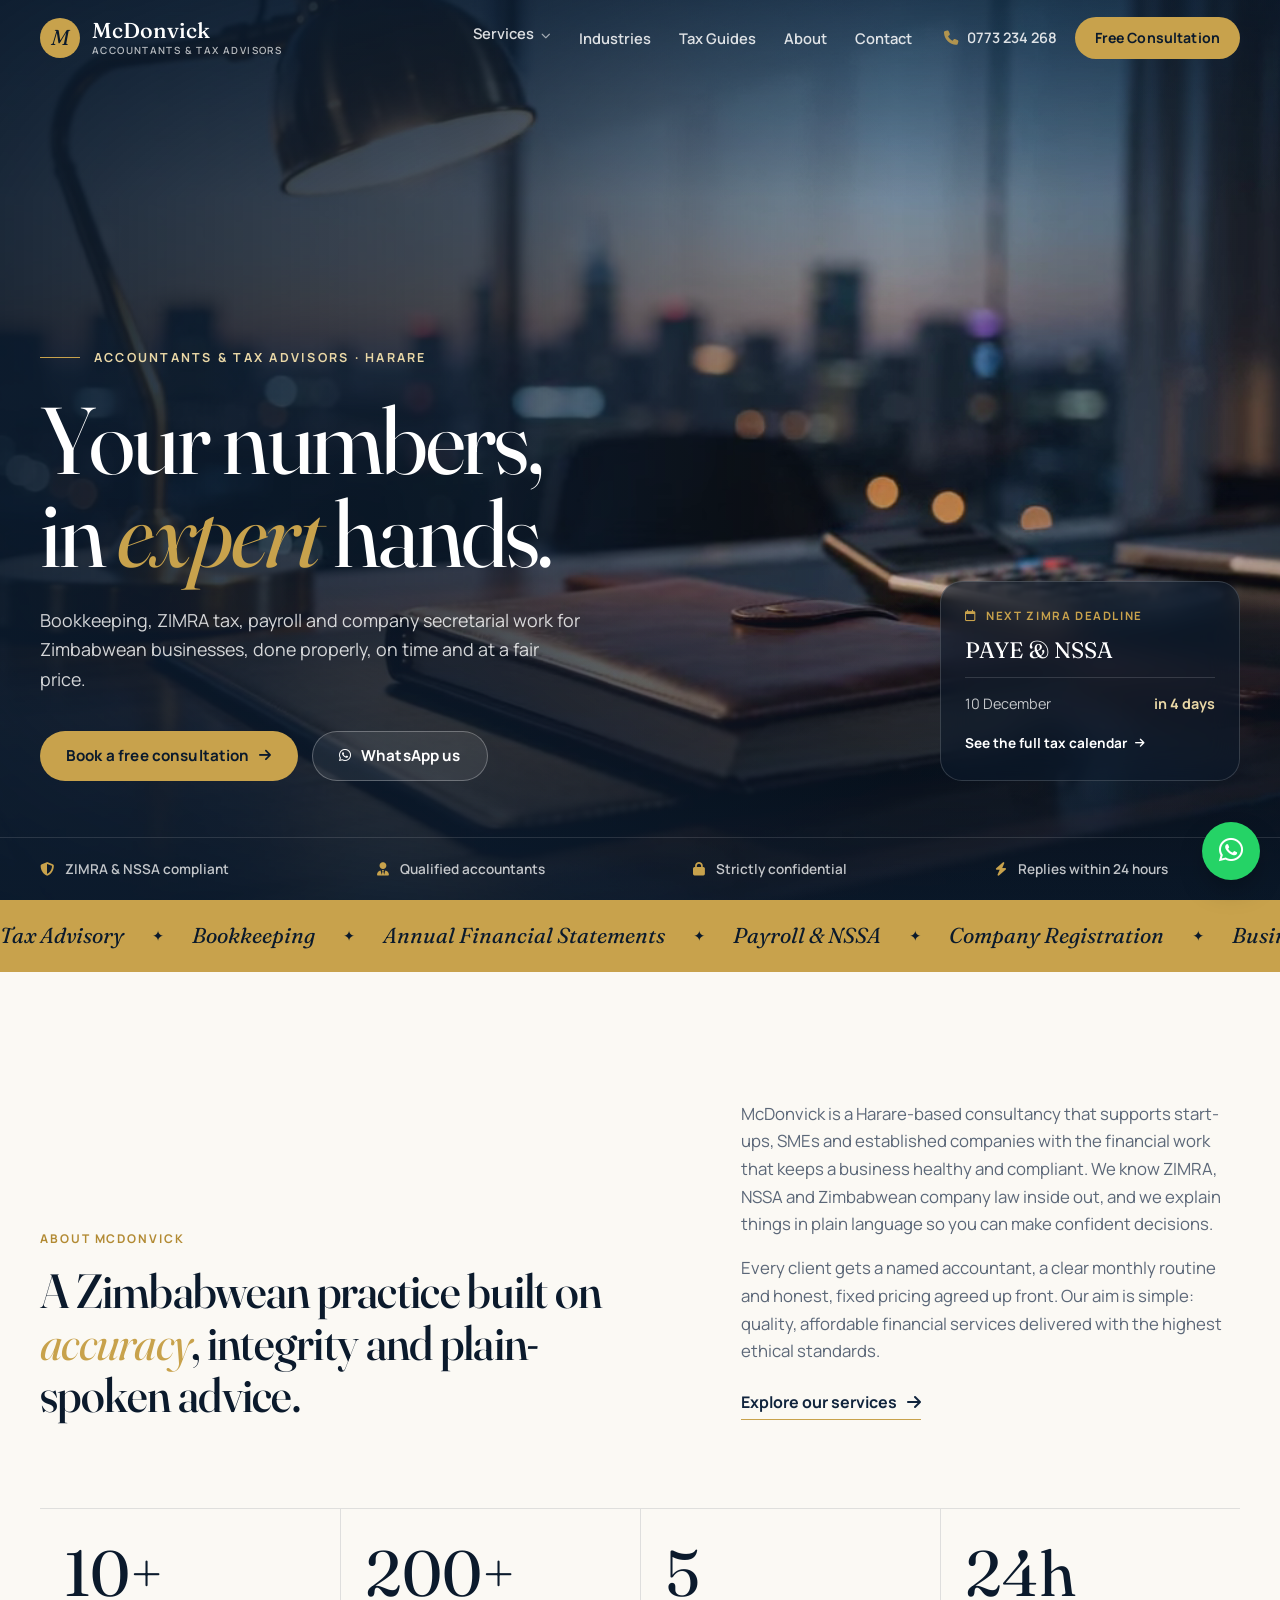
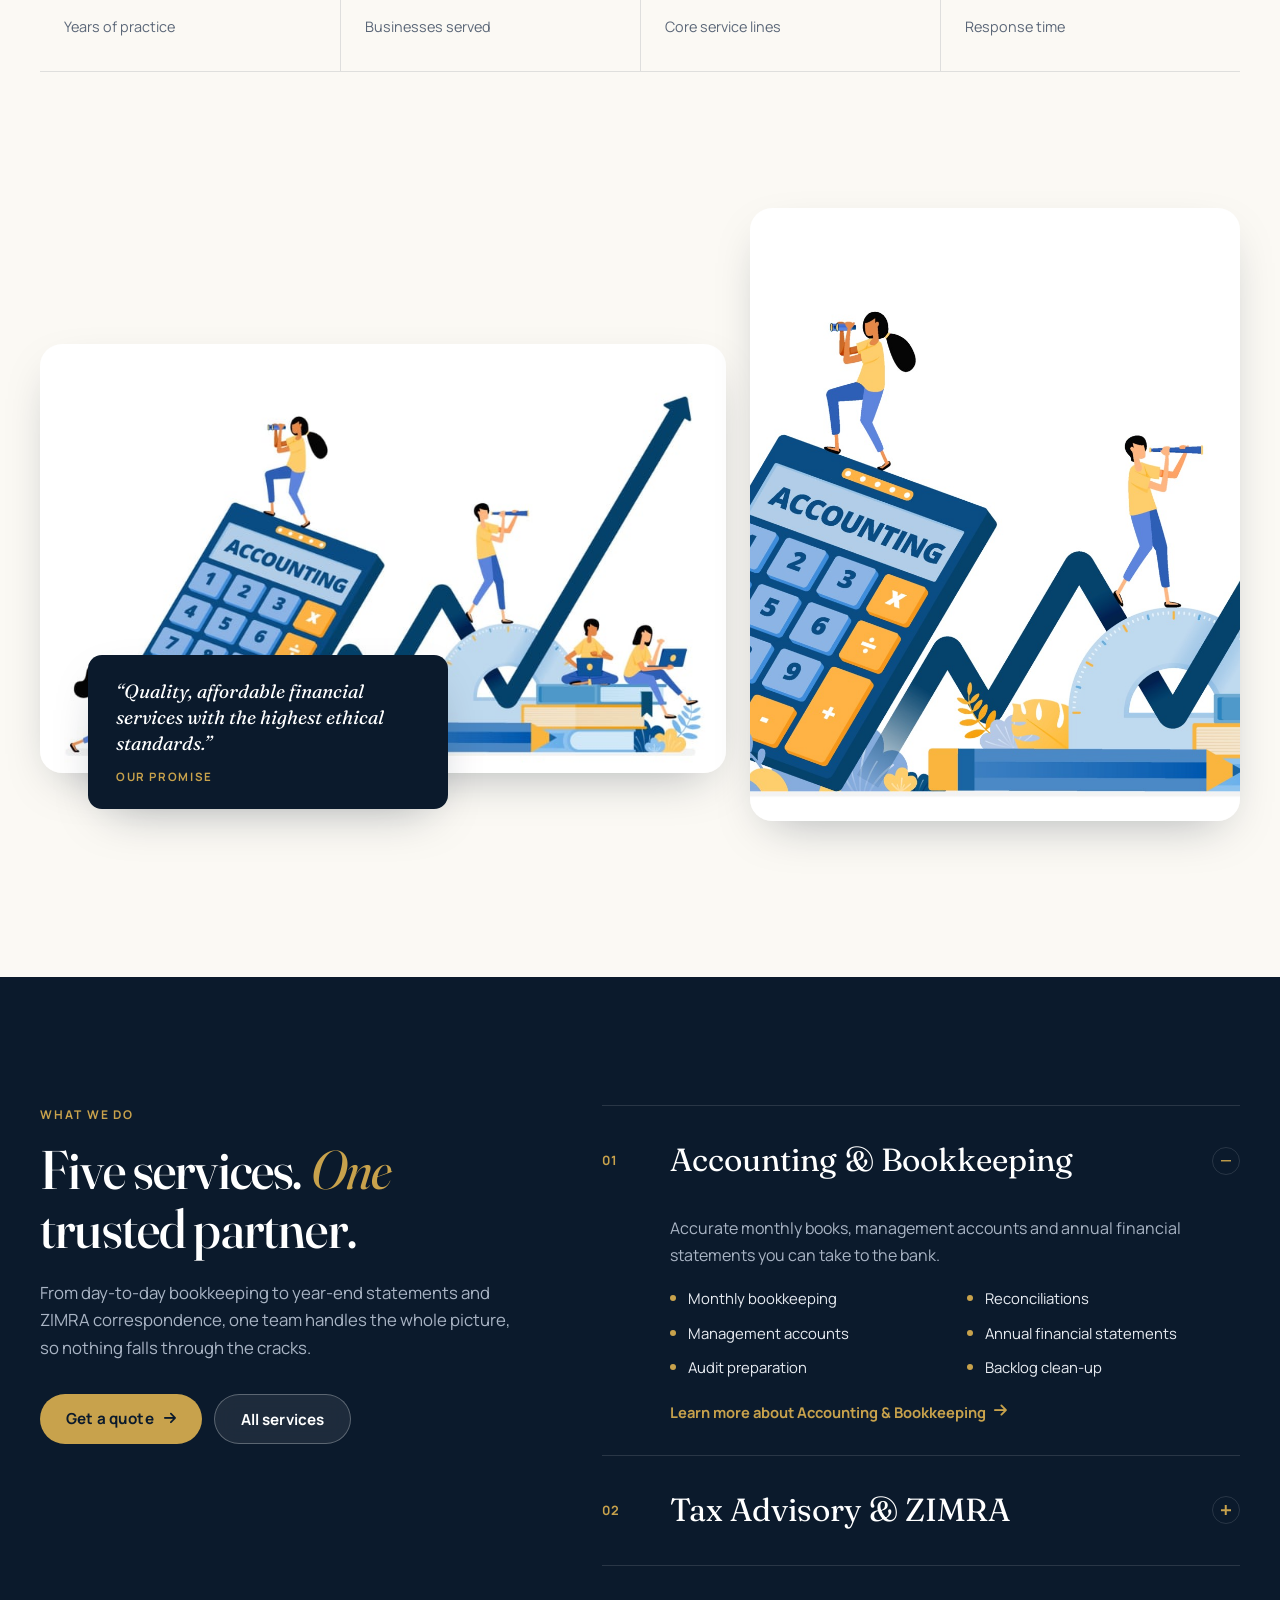
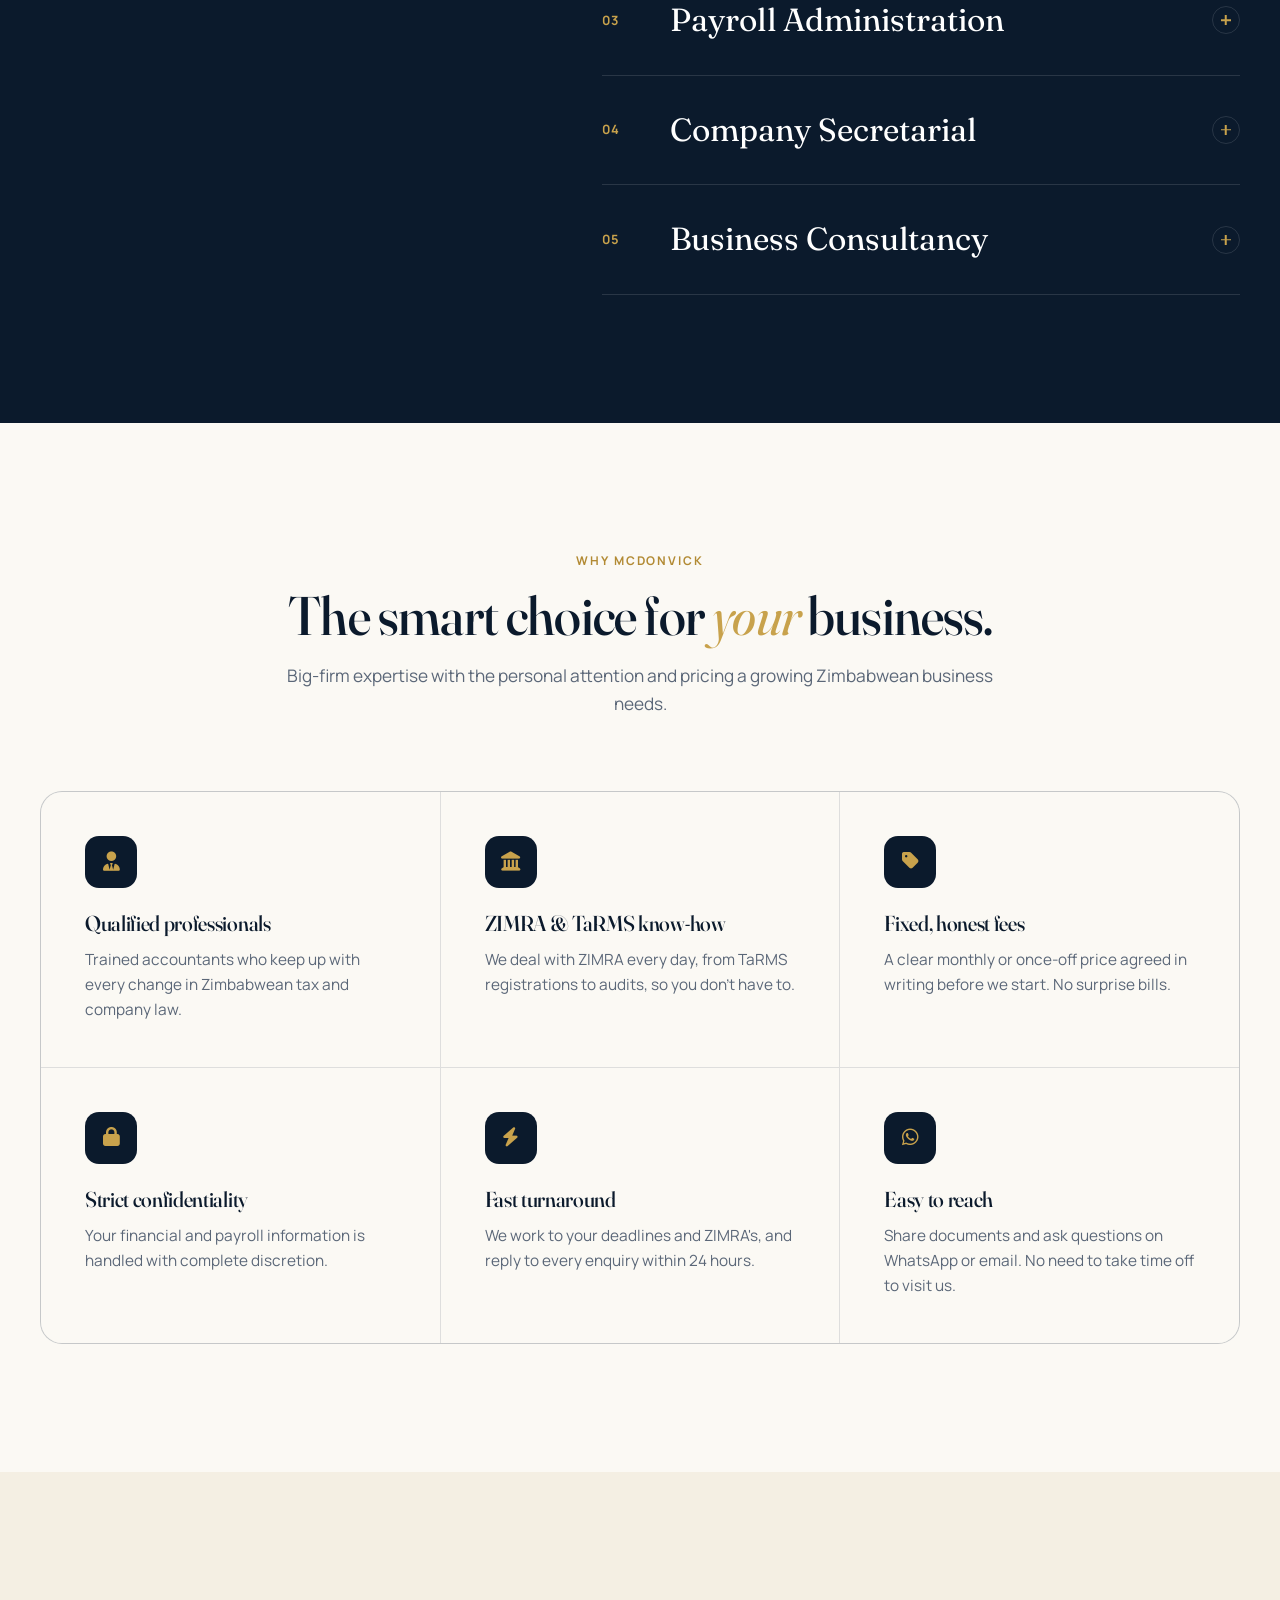
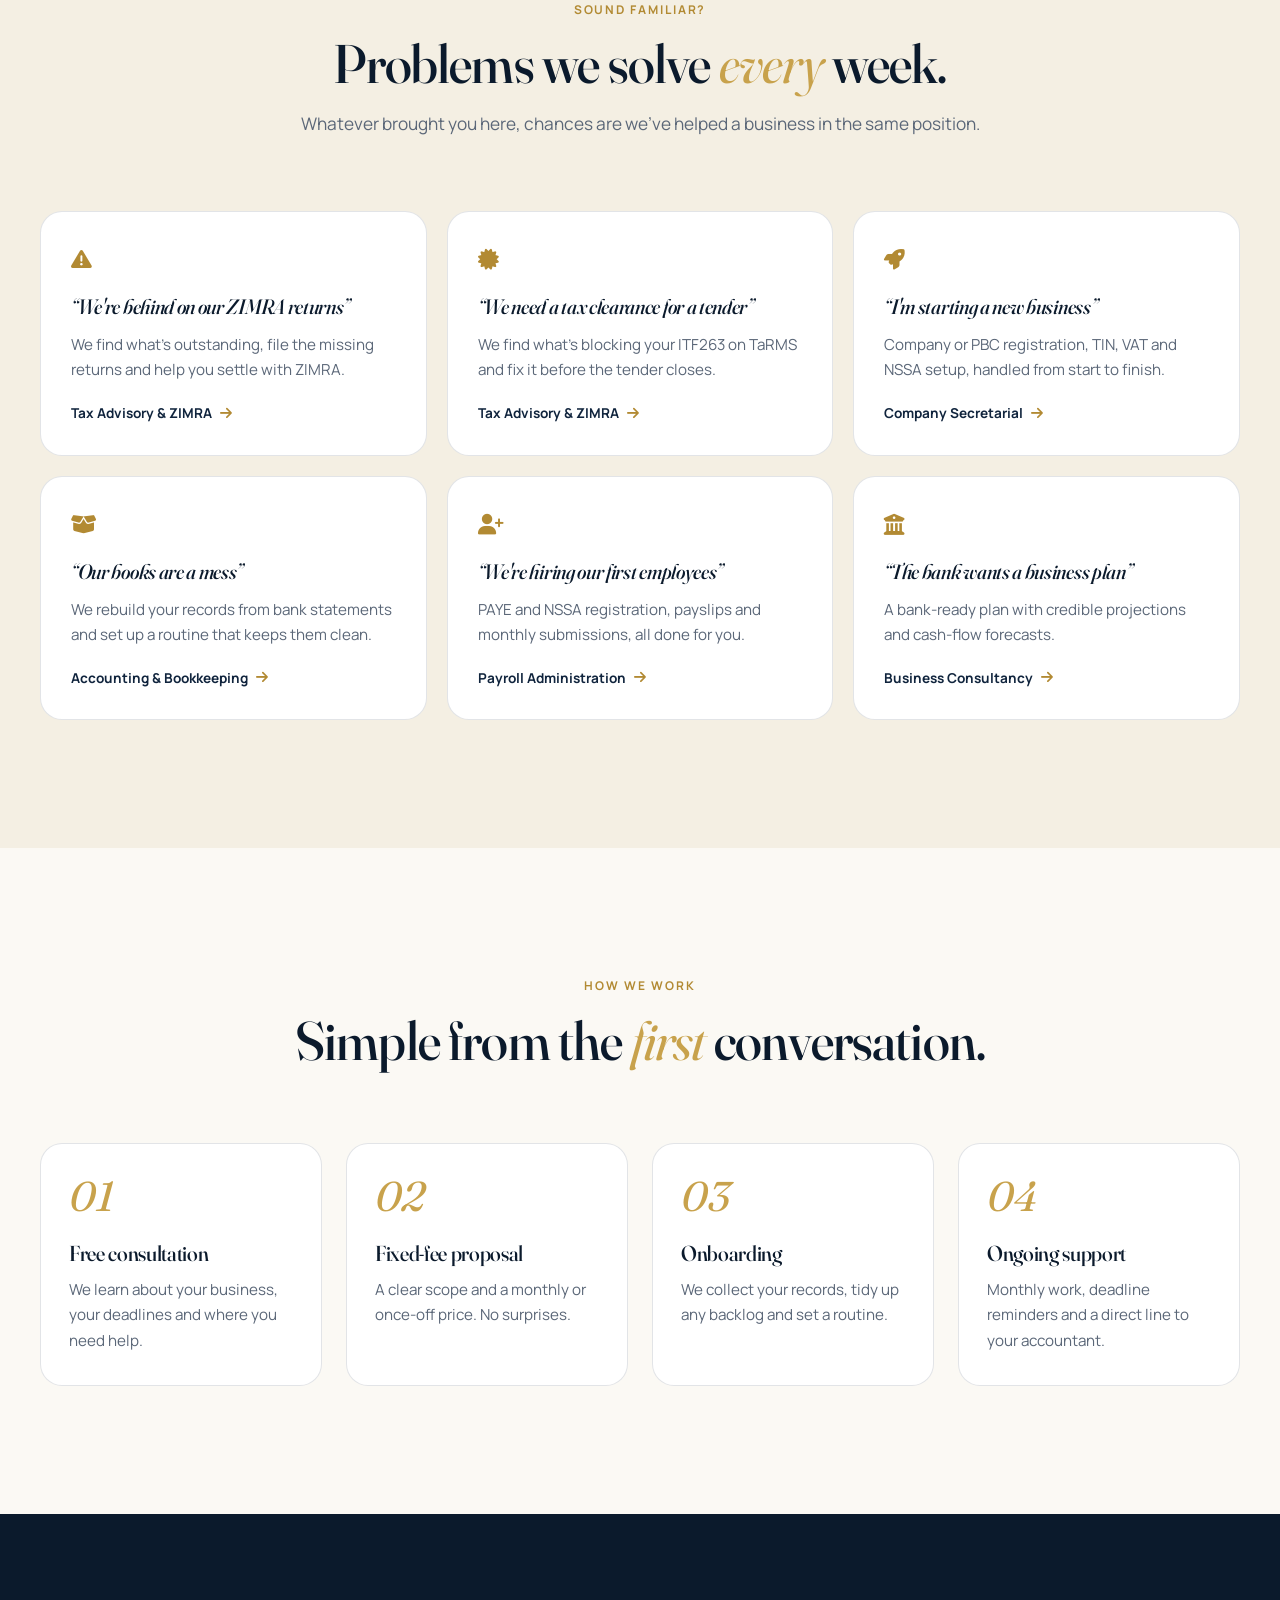
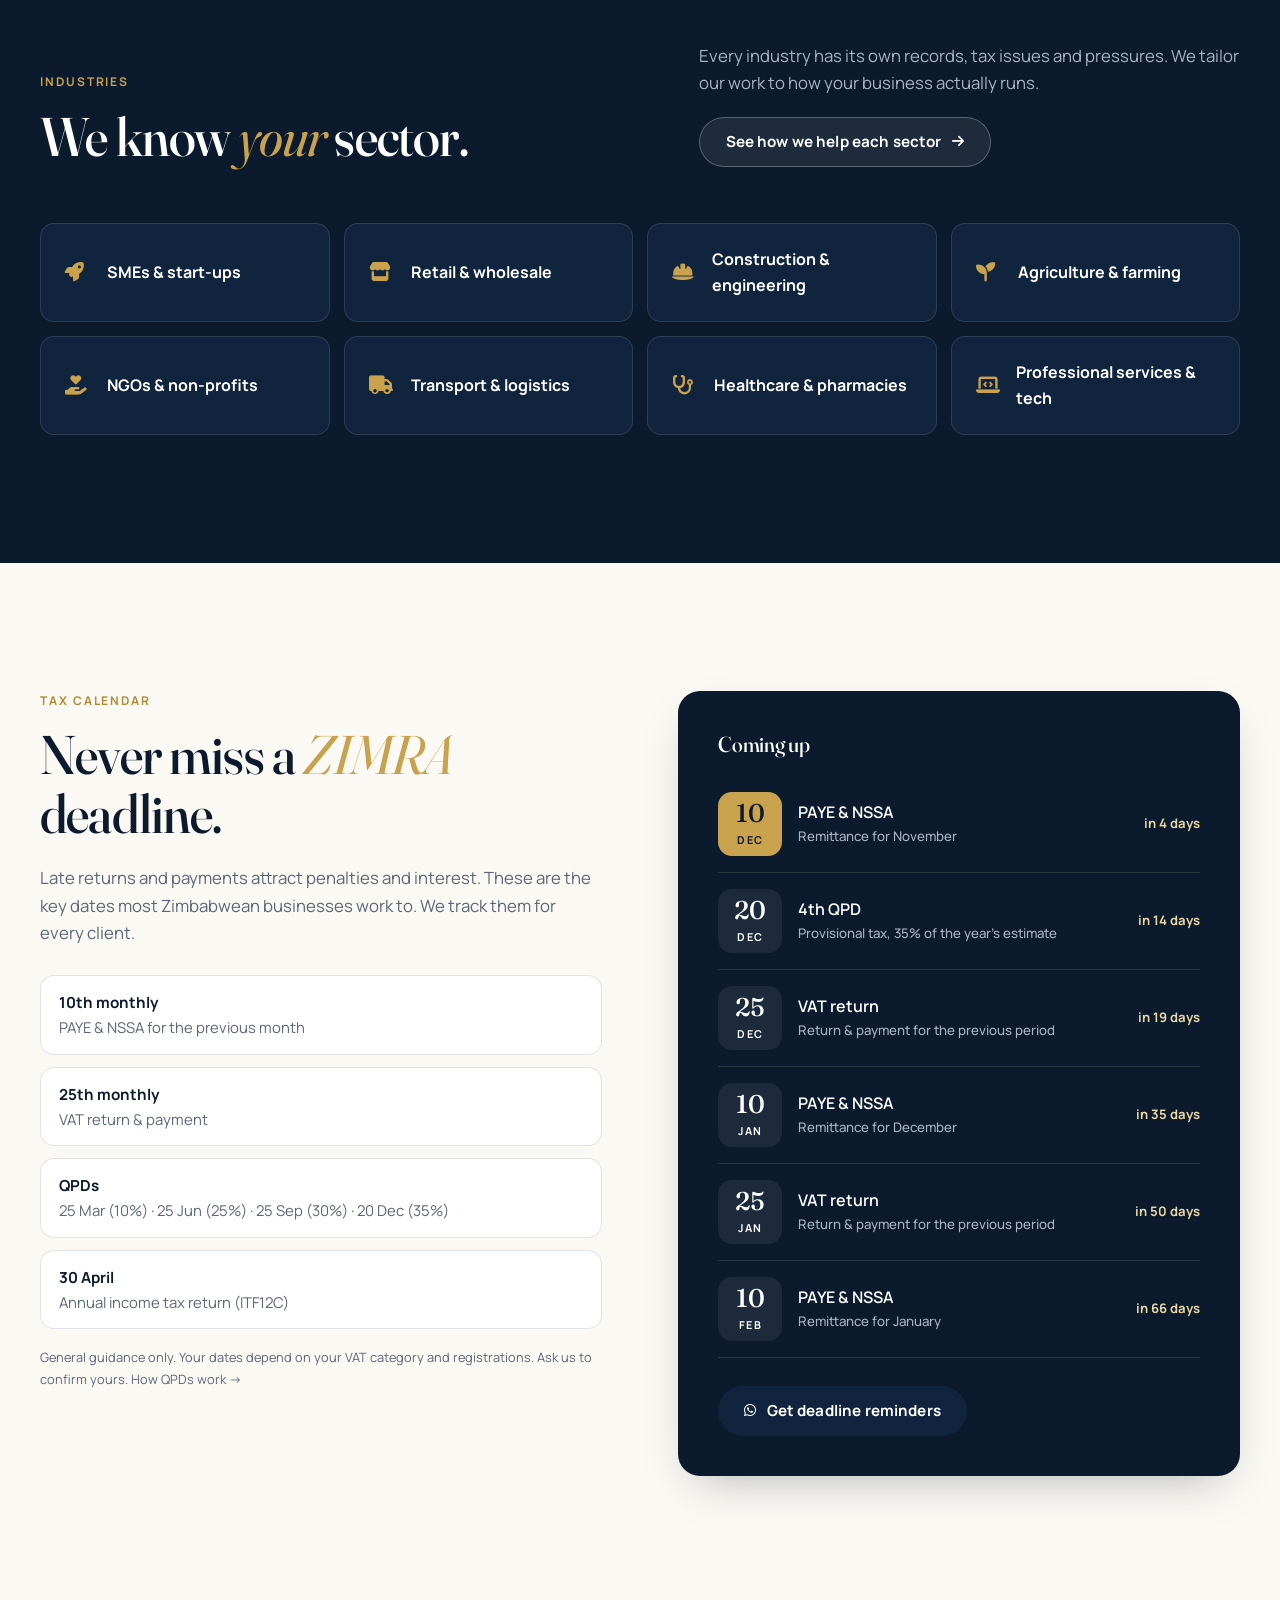
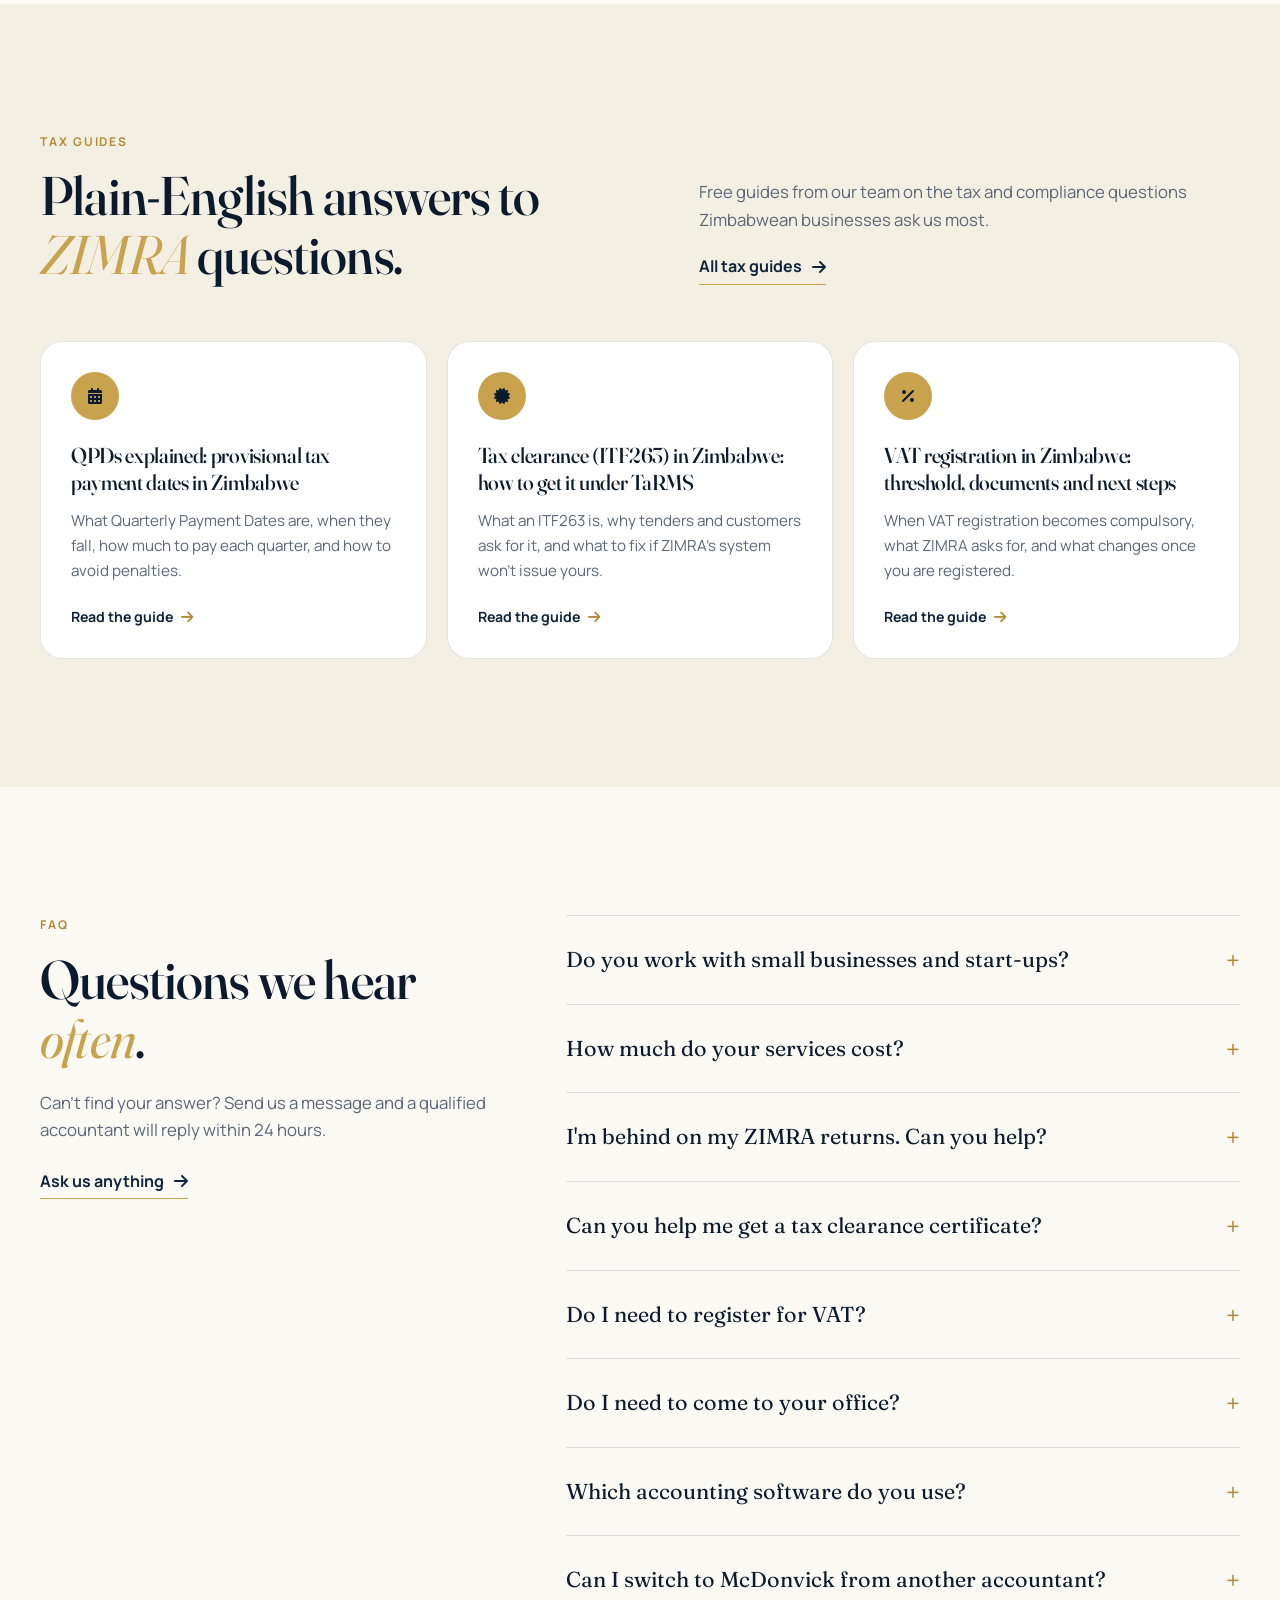
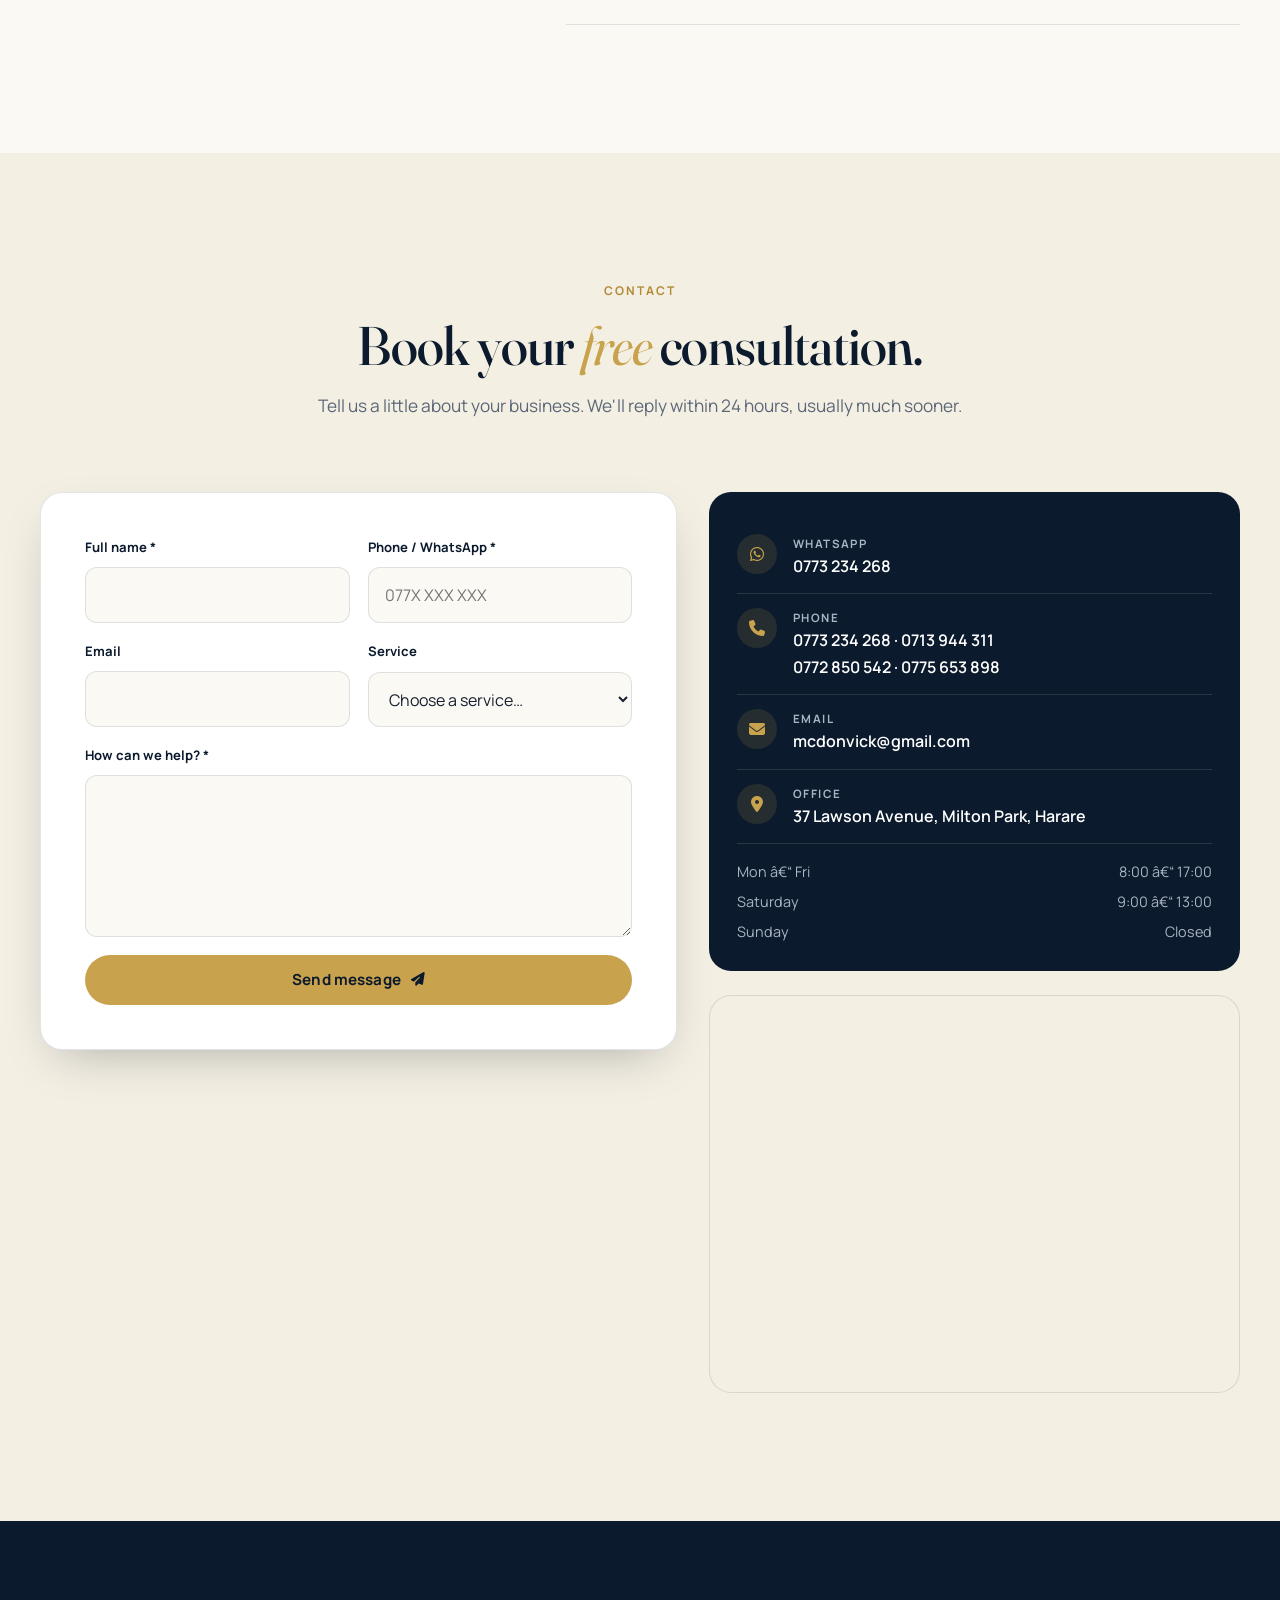
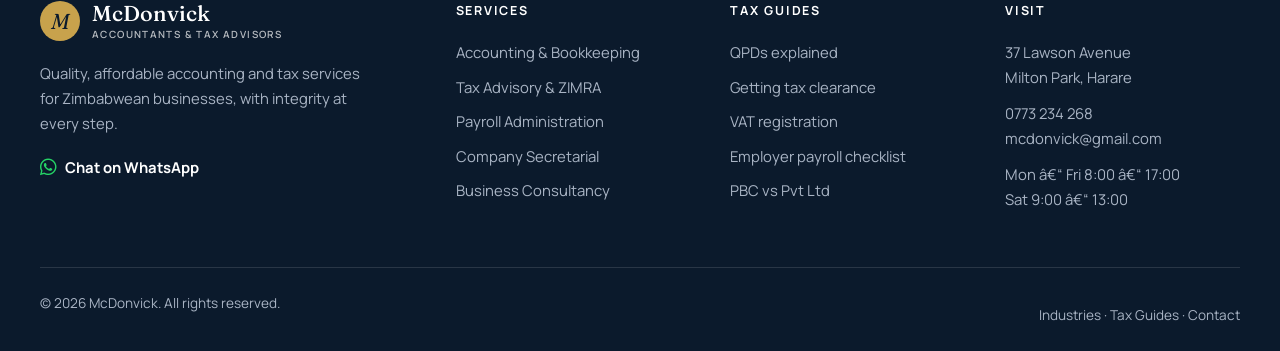
==== commit f6f2bf50: "Expand site: service pages, industries, tax guides and richer homepage - Add a small static build (t" ====
--- a/index.html
+++ b/index.html
@@ -3,69 +3,56 @@
 <head>
     <meta charset="UTF-8">
     <meta name="viewport" content="width=device-width, initial-scale=1.0">
+    <title>McDonvick | Accountants &amp; Tax Advisors, Harare</title>
     <meta name="description" content="McDonvick – bookkeeping, accounting, ZIMRA tax advisory, payroll and company secretarial services for Zimbabwean businesses. 37 Lawson Avenue, Milton Park, Harare.">
-    <meta name="keywords" content="accountants Harare, bookkeeping Zimbabwe, ZIMRA tax advisory, payroll services Zimbabwe, NSSA, company registration Zimbabwe, McDonvick">
-    <meta name="author" content="McDonvick">
     <meta name="theme-color" content="#0b1a2c">
     <link rel="canonical" href="https://mcdonvick.co.zw/">
+    <meta property="og:site_name" content="McDonvick">
     <meta property="og:title" content="McDonvick | Accountants &amp; Tax Advisors, Harare">
-    <meta property="og:description" content="Bookkeeping, ZIMRA tax advisory, payroll and company secretarial services for Zimbabwean businesses.">
+    <meta property="og:description" content="McDonvick – bookkeeping, accounting, ZIMRA tax advisory, payroll and company secretarial services for Zimbabwean businesses. 37 Lawson Avenue, Milton Park, Harare.">
     <meta property="og:type" content="website">
     <meta property="og:url" content="https://mcdonvick.co.zw/">
     <meta property="og:image" content="https://mcdonvick.co.zw/assets/video/hero-poster.jpg">
-    <title>McDonvick | Accountants &amp; Tax Advisors, Harare</title>
-    <link rel="icon" type="image/png" href="assets/images/macdonvich.png">
+    <link rel="icon" type="image/png" href="/assets/images/macdonvich.png">
 
     <link rel="preconnect" href="https://fonts.googleapis.com">
     <link rel="preconnect" href="https://fonts.gstatic.com" crossorigin>
     <link href="https://fonts.googleapis.com/css2?family=Fraunces:ital,opsz,wght@0,9..144,400;0,9..144,500;0,9..144,600;1,9..144,400;1,9..144,500&family=Manrope:wght@400;500;600;700&display=swap" rel="stylesheet">
     <link rel="stylesheet" href="https://cdnjs.cloudflare.com/ajax/libs/font-awesome/6.4.2/css/all.min.css">
-    <link rel="stylesheet" href="assets/css/site.css">
+    <link rel="stylesheet" href="/assets/css/site.css?v=4">
     <script>document.documentElement.classList.add('js');</script>
-
-    <script type="application/ld+json">
-    {
-      "@context": "https://schema.org",
-      "@type": "AccountingService",
-      "name": "McDonvick",
-      "url": "https://mcdonvick.co.zw/",
-      "email": "mcdonvick@gmail.com",
-      "telephone": "+263773234268",
-      "address": {
-        "@type": "PostalAddress",
-        "streetAddress": "37 Lawson Avenue, Milton Park",
-        "addressLocality": "Harare",
-        "addressCountry": "ZW"
-      },
-      "openingHoursSpecification": [
-        { "@type": "OpeningHoursSpecification", "dayOfWeek": ["Monday","Tuesday","Wednesday","Thursday","Friday"], "opens": "08:00", "closes": "17:00" },
-        { "@type": "OpeningHoursSpecification", "dayOfWeek": "Saturday", "opens": "09:00", "closes": "13:00" }
-      ]
-    }
-    </script>
+    <script type="application/ld+json">{"@context":"https://schema.org","@type":"AccountingService","@id":"https://mcdonvick.co.zw/#business","name":"McDonvick","url":"https://mcdonvick.co.zw/","image":"https://mcdonvick.co.zw/assets/video/hero-poster.jpg","email":"mcdonvick@gmail.com","telephone":"+263773234268","address":{"@type":"PostalAddress","streetAddress":"37 Lawson Avenue, Milton Park","addressLocality":"Harare","addressCountry":"ZW"},"areaServed":"Zimbabwe","openingHoursSpecification":[{"@type":"OpeningHoursSpecification","dayOfWeek":["Monday","Tuesday","Wednesday","Thursday","Friday"],"opens":"08:00","closes":"17:00"},{"@type":"OpeningHoursSpecification","dayOfWeek":"Saturday","opens":"09:00","closes":"13:00"}]}</script>
 </head>
 <body>
-
+    <!-- Generated by tools/build.mjs from src/ â€” edit the source files, not this output. -->
     <a class="skip-link" href="#main">Skip to content</a>
 
-    <!-- ========== HEADER ========== -->
     <header class="site-header" id="header">
         <div class="wrap header-inner">
-            <a href="#top" class="brand" aria-label="McDonvick home">
+            <a href="/" class="brand" aria-label="McDonvick home">
                 <span class="brand-mark">M</span>
                 <span class="brand-name">McDonvick<small>Accountants &amp; Tax Advisors</small></span>
             </a>
             <nav class="main-nav" id="mainNav" aria-label="Main">
-                <a href="#services">Services</a>
-                <a href="#about">About</a>
-                <a href="#calendar">Tax Calendar</a>
-                <a href="#faq">FAQ</a>
-                <a href="#contact">Contact</a>
-                <a href="#contact" class="btn btn-gold nav-mobile-cta">Book a Free Consultation</a>
+                <div class="nav-group">
+                    <a href="/services/">Services <i class="fas fa-chevron-down nav-caret" aria-hidden="true"></i></a>
+                    <div class="subnav">
+                        <a href="/services/accounting-bookkeeping/"><i class="fas fa-book-open" aria-hidden="true"></i> Accounting &amp; Bookkeeping</a>
+                        <a href="/services/tax-advisory/"><i class="fas fa-file-invoice-dollar" aria-hidden="true"></i> Tax Advisory &amp; ZIMRA</a>
+                        <a href="/services/payroll/"><i class="fas fa-users" aria-hidden="true"></i> Payroll Administration</a>
+                        <a href="/services/company-secretarial/"><i class="fas fa-building" aria-hidden="true"></i> Company Secretarial</a>
+                        <a href="/services/business-consultancy/"><i class="fas fa-chart-line" aria-hidden="true"></i> Business Consultancy</a>
+                    </div>
+                </div>
+                <a href="/industries/">Industries</a>
+                <a href="/guides/">Tax Guides</a>
+                <a href="/#about">About</a>
+                <a href="/#contact">Contact</a>
+                <a href="/#contact" class="btn btn-gold nav-mobile-cta">Book a Free Consultation</a>
             </nav>
             <div class="header-actions">
                 <a href="tel:+263773234268" class="header-phone"><i class="fas fa-phone"></i> 0773 234 268</a>
-                <a href="#contact" class="btn btn-gold btn-sm">Free Consultation</a>
+                <a href="/#contact" class="btn btn-gold btn-sm">Free Consultation</a>
                 <button class="menu-toggle" id="menuToggle" aria-label="Open menu" aria-expanded="false" aria-controls="mainNav">
                     <span></span><span></span>
                 </button>
@@ -78,10 +65,10 @@
         <!-- ========== HERO ========== -->
         <section class="hero" id="top">
             <div class="hero-media" aria-hidden="true">
-                <img src="assets/video/hero-poster.jpg" alt="" class="hero-poster" fetchpriority="high">
+                <img src="/assets/video/hero-poster.jpg" alt="" class="hero-poster" fetchpriority="high">
                 <video class="hero-video" id="heroVideo" muted loop playsinline preload="none">
-                    <source data-src="assets/video/hero.webm" type="video/webm">
-                    <source data-src="assets/video/hero.mp4" type="video/mp4">
+                    <source data-src="/assets/video/hero.webm" type="video/webm">
+                    <source data-src="/assets/video/hero.mp4" type="video/mp4">
                 </video>
                 <div class="hero-shade"></div>
             </div>
@@ -121,8 +108,8 @@
         <!-- ========== MARQUEE ========== -->
         <div class="marquee" aria-hidden="true">
             <div class="marquee-track">
-                <span>Tax Advisory</span><i>&#10022;</i><span>Bookkeeping</span><i>&#10022;</i><span>Annual Financial Statements</span><i>&#10022;</i><span>Payroll &amp; NSSA</span><i>&#10022;</i><span>Company Registration</span><i>&#10022;</i><span>Business Plans</span><i>&#10022;</i><span>Tax Clearance</span><i>&#10022;</i>
-                <span>Tax Advisory</span><i>&#10022;</i><span>Bookkeeping</span><i>&#10022;</i><span>Annual Financial Statements</span><i>&#10022;</i><span>Payroll &amp; NSSA</span><i>&#10022;</i><span>Company Registration</span><i>&#10022;</i><span>Business Plans</span><i>&#10022;</i><span>Tax Clearance</span><i>&#10022;</i>
+                <span>Tax Advisory</span><i>&#10022;</i><span>Bookkeeping</span><i>&#10022;</i><span>Annual Financial Statements</span><i>&#10022;</i><span>Payroll &amp; NSSA</span><i>&#10022;</i><span>Company Registration</span><i>&#10022;</i><span>Business Plans</span><i>&#10022;</i><span>Tax Clearance</span><i>&#10022;</i><span>TaRMS Support</span><i>&#10022;</i>
+                <span>Tax Advisory</span><i>&#10022;</i><span>Bookkeeping</span><i>&#10022;</i><span>Annual Financial Statements</span><i>&#10022;</i><span>Payroll &amp; NSSA</span><i>&#10022;</i><span>Company Registration</span><i>&#10022;</i><span>Business Plans</span><i>&#10022;</i><span>Tax Clearance</span><i>&#10022;</i><span>TaRMS Support</span><i>&#10022;</i>
             </div>
         </div>
 
@@ -134,8 +121,8 @@
                     <h2>A Zimbabwean practice built on <em>accuracy</em>, integrity and plain-spoken advice.</h2>
                 </div>
                 <div class="intro-body reveal">
-                    <p>McDonvick supports start-ups, SMEs and established companies with the financial work that keeps a business healthy and compliant. We know ZIMRA, NSSA and Zimbabwean company law inside out, and we explain things in plain language so you can make confident decisions.</p>
-                    <p>Every client gets a named accountant, a clear monthly routine and honest, fixed pricing agreed up front.</p>
+                    <p>McDonvick is a Harare-based consultancy that supports start-ups, SMEs and established companies with the financial work that keeps a business healthy and compliant. We know ZIMRA, NSSA and Zimbabwean company law inside out, and we explain things in plain language so you can make confident decisions.</p>
+                    <p>Every client gets a named accountant, a clear monthly routine and honest, fixed pricing agreed up front. Our aim is simple: quality, affordable financial services delivered with the highest ethical standards.</p>
                     <a href="#services" class="text-link">Explore our services <i class="fas fa-arrow-right"></i></a>
                 </div>
             </div>
@@ -148,8 +135,8 @@
                 </div>
             </div>
             <div class="wrap intro-media reveal">
-                <figure class="intro-img intro-img-a"><img src="assets/images/accounting-892x558.jpg" alt="Accountant reviewing financial documents" loading="lazy"></figure>
-                <figure class="intro-img intro-img-b"><img src="assets/images/accounting.jpg" alt="Financial reports and calculator on a desk" loading="lazy"></figure>
+                <figure class="intro-img intro-img-a"><img src="/assets/images/accounting-892x558.jpg" alt="Accountant reviewing financial documents" loading="lazy"></figure>
+                <figure class="intro-img intro-img-b"><img src="/assets/images/accounting.jpg" alt="Financial reports and calculator on a desk" loading="lazy"></figure>
                 <blockquote class="intro-quote">
                     &ldquo;Quality, affordable financial services with the highest ethical standards.&rdquo;
                     <cite>Our promise</cite>
@@ -164,10 +151,14 @@
                     <p class="eyebrow">What we do</p>
                     <h2>Five services. <em>One</em> trusted partner.</h2>
                     <p>From day-to-day bookkeeping to year-end statements and ZIMRA correspondence, one team handles the whole picture, so nothing falls through the cracks.</p>
-                    <a href="#contact" class="btn btn-gold">Get a quote <i class="fas fa-arrow-right"></i></a>
+                    <div class="services-intro-ctas">
+                        <a href="#contact" class="btn btn-gold">Get a quote <i class="fas fa-arrow-right"></i></a>
+                        <a href="/services/" class="btn btn-glass">All services</a>
+                    </div>
                 </div>
 
                 <div class="service-list">
+                    
                     <details class="service reveal" open>
                         <summary>
                             <span class="service-num">01</span>
@@ -175,13 +166,16 @@
                             <span class="service-toggle" aria-hidden="true"></span>
                         </summary>
                         <div class="service-body">
-                            <p>Accurate books every month, and financial statements you can take to the bank, your board or an auditor.</p>
+                            <p>Accurate monthly books, management accounts and annual financial statements you can take to the bank.</p>
                             <ul>
-                                <li>Monthly bookkeeping &amp; reconciliations</li>
+                                <li>Monthly bookkeeping</li>
+                                <li>Reconciliations</li>
                                 <li>Management accounts</li>
                                 <li>Annual financial statements</li>
-                                <li>Audit preparation &amp; Pastel support</li>
+                                <li>Audit preparation</li>
+                                <li>Backlog clean-up</li>
                             </ul>
+                            <a href="/services/accounting-bookkeeping/" class="service-more">Learn more about Accounting &amp; Bookkeeping <i class="fas fa-arrow-right"></i></a>
                         </div>
                     </details>
                     <details class="service reveal">
@@ -191,13 +185,16 @@
                             <span class="service-toggle" aria-hidden="true"></span>
                         </summary>
                         <div class="service-body">
-                            <p>Stay compliant and pay no more tax than the law requires. We handle registrations, returns and ZIMRA on your behalf.</p>
+                            <p>Registrations, returns, tax planning, tax clearance and representation with ZIMRA.</p>
                             <ul>
-                                <li>VAT, PAYE &amp; income tax registration</li>
-                                <li>Returns, QPDs &amp; tax planning</li>
-                                <li>Tax health checks &amp; clearance (ITF263)</li>
-                                <li>ZIMRA liaison &amp; representation</li>
+                                <li>Tax registrations</li>
+                                <li>Returns &amp; filings</li>
+                                <li>Tax planning</li>
+                                <li>Tax health checks</li>
+                                <li>Tax clearance (ITF263)</li>
+                                <li>ZIMRA audits &amp; queries</li>
                             </ul>
+                            <a href="/services/tax-advisory/" class="service-more">Learn more about Tax Advisory &amp; ZIMRA <i class="fas fa-arrow-right"></i></a>
                         </div>
                     </details>
                     <details class="service reveal">
@@ -207,13 +204,16 @@
                             <span class="service-toggle" aria-hidden="true"></span>
                         </summary>
                         <div class="service-body">
-                            <p>Staff paid correctly and on time, with every statutory deduction calculated and submitted.</p>
+                            <p>Accurate monthly payroll with PAYE, NSSA and ZIMDEF calculated and submitted on time.</p>
                             <ul>
                                 <li>Monthly payroll processing</li>
-                                <li>PAYE &amp; AIDS levy submissions</li>
-                                <li>NSSA registration &amp; returns</li>
-                                <li>Payslips &amp; year-end certificates</li>
+                                <li>PAYE &amp; AIDS levy</li>
+                                <li>NSSA compliance</li>
+                                <li>ZIMDEF levy</li>
+                                <li>Payslips</li>
+                                <li>Terminations &amp; final pay</li>
                             </ul>
+                            <a href="/services/payroll/" class="service-more">Learn more about Payroll Administration <i class="fas fa-arrow-right"></i></a>
                         </div>
                     </details>
                     <details class="service reveal">
@@ -223,13 +223,16 @@
                             <span class="service-toggle" aria-hidden="true"></span>
                         </summary>
                         <div class="service-body">
-                            <p>Register your company properly and keep it in good standing with the Registrar every year.</p>
+                            <p>Company and PBC registration, annual returns and statutory changes with the Registrar.</p>
                             <ul>
+                                <li>Name search &amp; reservation</li>
                                 <li>Company &amp; PBC registration</li>
-                                <li>Annual returns (CR14, CR2)</li>
-                                <li>Director &amp; address changes (CR6, CR11)</li>
-                                <li>Company shelving &amp; restoration</li>
+                                <li>Post-registration setup</li>
+                                <li>Annual returns</li>
+                                <li>Statutory changes</li>
+                                <li>Registers &amp; minutes</li>
                             </ul>
+                            <a href="/services/company-secretarial/" class="service-more">Learn more about Company Secretarial <i class="fas fa-arrow-right"></i></a>
                         </div>
                     </details>
                     <details class="service reveal">
@@ -239,15 +242,112 @@
                             <span class="service-toggle" aria-hidden="true"></span>
                         </summary>
                         <div class="service-body">
-                            <p>Numbers that help you plan, raise finance and grow, not just report the past.</p>
+                            <p>Business plans, forecasts, budgets and turnaround strategies that help you plan and grow.</p>
                             <ul>
-                                <li>Business plans &amp; funding proposals</li>
-                                <li>Cash-flow forecasts &amp; budgets</li>
+                                <li>Business plans</li>
+                                <li>Projections &amp; cash-flow forecasts</li>
+                                <li>Budgets &amp; variance analysis</li>
+                                <li>Feasibility studies</li>
                                 <li>Turnaround strategies</li>
-                                <li>Corporate governance advisory</li>
+                                <li>Costing &amp; pricing</li>
                             </ul>
-                        </div>
-                    </details>
+                            <a href="/services/business-consultancy/" class="service-more">Learn more about Business Consultancy <i class="fas fa-arrow-right"></i></a>
+                        </div>
+                    </details>
+                </div>
+            </div>
+        </section>
+
+        <!-- ========== WHY US ========== -->
+        <section class="why section" id="why">
+            <div class="wrap">
+                <div class="section-head reveal">
+                    <p class="eyebrow">Why McDonvick</p>
+                    <h2>The smart choice for <em>your</em> business.</h2>
+                    <p>Big-firm expertise with the personal attention and pricing a growing Zimbabwean business needs.</p>
+                </div>
+                <div class="why-grid">
+                    
+                    <article class="why-card reveal">
+                        <span class="why-icon"><i class="fas fa-user-tie"></i></span>
+                        <h3>Qualified professionals</h3>
+                        <p>Trained accountants who keep up with every change in Zimbabwean tax and company law.</p>
+                    </article>
+                    <article class="why-card reveal">
+                        <span class="why-icon"><i class="fas fa-landmark"></i></span>
+                        <h3>ZIMRA &amp; TaRMS know-how</h3>
+                        <p>We deal with ZIMRA every day, from TaRMS registrations to audits, so you don't have to.</p>
+                    </article>
+                    <article class="why-card reveal">
+                        <span class="why-icon"><i class="fas fa-tag"></i></span>
+                        <h3>Fixed, honest fees</h3>
+                        <p>A clear monthly or once-off price agreed in writing before we start. No surprise bills.</p>
+                    </article>
+                    <article class="why-card reveal">
+                        <span class="why-icon"><i class="fas fa-lock"></i></span>
+                        <h3>Strict confidentiality</h3>
+                        <p>Your financial and payroll information is handled with complete discretion.</p>
+                    </article>
+                    <article class="why-card reveal">
+                        <span class="why-icon"><i class="fas fa-bolt"></i></span>
+                        <h3>Fast turnaround</h3>
+                        <p>We work to your deadlines and ZIMRA's, and reply to every enquiry within 24 hours.</p>
+                    </article>
+                    <article class="why-card reveal">
+                        <span class="why-icon"><i class="fab fa-whatsapp"></i></span>
+                        <h3>Easy to reach</h3>
+                        <p>Share documents and ask questions on WhatsApp or email. No need to take time off to visit us.</p>
+                    </article>
+                </div>
+            </div>
+        </section>
+
+        <!-- ========== PROBLEMS WE SOLVE ========== -->
+        <section class="problems section tint" id="problems">
+            <div class="wrap">
+                <div class="section-head reveal">
+                    <p class="eyebrow">Sound familiar?</p>
+                    <h2>Problems we solve <em>every</em> week.</h2>
+                    <p>Whatever brought you here, chances are we've helped a business in the same position.</p>
+                </div>
+                <div class="problem-grid">
+                    
+                    <a class="problem reveal" href="/services/tax-advisory/">
+                        <span class="problem-icon"><i class="fas fa-triangle-exclamation"></i></span>
+                        <h3>&ldquo;We're behind on our ZIMRA returns&rdquo;</h3>
+                        <p>We find what's outstanding, file the missing returns and help you settle with ZIMRA.</p>
+                        <span class="problem-link">Tax Advisory &amp; ZIMRA <i class="fas fa-arrow-right"></i></span>
+                    </a>
+                    <a class="problem reveal" href="/services/tax-advisory/">
+                        <span class="problem-icon"><i class="fas fa-certificate"></i></span>
+                        <h3>&ldquo;We need a tax clearance for a tender&rdquo;</h3>
+                        <p>We find what's blocking your ITF263 on TaRMS and fix it before the tender closes.</p>
+                        <span class="problem-link">Tax Advisory &amp; ZIMRA <i class="fas fa-arrow-right"></i></span>
+                    </a>
+                    <a class="problem reveal" href="/services/company-secretarial/">
+                        <span class="problem-icon"><i class="fas fa-rocket"></i></span>
+                        <h3>&ldquo;I'm starting a new business&rdquo;</h3>
+                        <p>Company or PBC registration, TIN, VAT and NSSA setup, handled from start to finish.</p>
+                        <span class="problem-link">Company Secretarial <i class="fas fa-arrow-right"></i></span>
+                    </a>
+                    <a class="problem reveal" href="/services/accounting-bookkeeping/">
+                        <span class="problem-icon"><i class="fas fa-box-open"></i></span>
+                        <h3>&ldquo;Our books are a mess&rdquo;</h3>
+                        <p>We rebuild your records from bank statements and set up a routine that keeps them clean.</p>
+                        <span class="problem-link">Accounting &amp; Bookkeeping <i class="fas fa-arrow-right"></i></span>
+                    </a>
+                    <a class="problem reveal" href="/services/payroll/">
+                        <span class="problem-icon"><i class="fas fa-user-plus"></i></span>
+                        <h3>&ldquo;We're hiring our first employees&rdquo;</h3>
+                        <p>PAYE and NSSA registration, payslips and monthly submissions, all done for you.</p>
+                        <span class="problem-link">Payroll Administration <i class="fas fa-arrow-right"></i></span>
+                    </a>
+                    <a class="problem reveal" href="/services/business-consultancy/">
+                        <span class="problem-icon"><i class="fas fa-building-columns"></i></span>
+                        <h3>&ldquo;The bank wants a business plan&rdquo;</h3>
+                        <p>A bank-ready plan with credible projections and cash-flow forecasts.</p>
+                        <span class="problem-link">Business Consultancy <i class="fas fa-arrow-right"></i></span>
+                    </a>
                 </div>
             </div>
         </section>
@@ -268,9 +368,60 @@
             </div>
         </section>
 
+        <!-- ========== INDUSTRIES ========== -->
+        <section class="sectors-home section dark" id="industries">
+            <div class="wrap">
+                <div class="split-head reveal">
+                    <div>
+                        <p class="eyebrow">Industries</p>
+                        <h2>We know <em>your</em> sector.</h2>
+                    </div>
+                    <div>
+                        <p>Every industry has its own records, tax issues and pressures. We tailor our work to how your business actually runs.</p>
+                        <a href="/industries/" class="btn btn-glass">See how we help each sector <i class="fas fa-arrow-right"></i></a>
+                    </div>
+                </div>
+                <div class="sector-grid">
+                    
+                    <a class="sector-tile reveal" href="/industries/#smes">
+                        <i class="fas fa-rocket"></i>
+                        <span>SMEs &amp; start-ups</span>
+                    </a>
+                    <a class="sector-tile reveal" href="/industries/#retail">
+                        <i class="fas fa-store"></i>
+                        <span>Retail &amp; wholesale</span>
+                    </a>
+                    <a class="sector-tile reveal" href="/industries/#construction">
+                        <i class="fas fa-helmet-safety"></i>
+                        <span>Construction &amp; engineering</span>
+                    </a>
+                    <a class="sector-tile reveal" href="/industries/#agriculture">
+                        <i class="fas fa-seedling"></i>
+                        <span>Agriculture &amp; farming</span>
+                    </a>
+                    <a class="sector-tile reveal" href="/industries/#ngos">
+                        <i class="fas fa-hand-holding-heart"></i>
+                        <span>NGOs &amp; non-profits</span>
+                    </a>
+                    <a class="sector-tile reveal" href="/industries/#transport">
+                        <i class="fas fa-truck"></i>
+                        <span>Transport &amp; logistics</span>
+                    </a>
+                    <a class="sector-tile reveal" href="/industries/#healthcare">
+                        <i class="fas fa-stethoscope"></i>
+                        <span>Healthcare &amp; pharmacies</span>
+                    </a>
+                    <a class="sector-tile reveal" href="/industries/#services">
+                        <i class="fas fa-laptop-code"></i>
+                        <span>Professional services &amp; tech</span>
+                    </a>
+                </div>
+            </div>
+        </section>
+
         <!-- ========== TEAM ========== -->
         <!-- TODO(client content): replace names, roles, bios and add photos (assets/images/team-*.jpg),
-             then remove `hidden` here and restore the "Team" links in the header, footer and About section -->
+             then remove `hidden` here and add "Team" links back to the header and footer -->
         <section class="team section tint" id="team" hidden>
             <div class="wrap">
                 <div class="section-head reveal">
@@ -278,9 +429,7 @@
                     <h2>The accountants behind <em>your</em> books.</h2>
                 </div>
                 <div class="founder reveal">
-                    <div class="founder-photo">
-                        <span class="monogram">MD</span>
-                    </div>
+                    <div class="founder-photo"><span class="monogram">MD</span></div>
                     <div class="founder-copy">
                         <p class="eyebrow">Founder &amp; Principal Accountant</p>
                         <h3>[Founder name]</h3>
@@ -310,21 +459,20 @@
                         <li><strong>QPDs</strong> 25 Mar (10%) &middot; 25 Jun (25%) &middot; 25 Sep (30%) &middot; 20 Dec (35%)</li>
                         <li><strong>30 April</strong> Annual income tax return (ITF12C)</li>
                     </ul>
-                    <p class="fineprint">General guidance only. Your dates depend on your VAT category and registrations. Ask us to confirm yours.</p>
+                    <p class="fineprint">General guidance only. Your dates depend on your VAT category and registrations. Ask us to confirm yours. <a href="/guides/qpd-provisional-tax/">How QPDs work &rarr;</a></p>
                 </div>
                 <div class="calendar-list reveal">
                     <h3>Coming up</h3>
                     <ol id="deadlineList" class="deadlines">
                         <li class="deadline-skeleton">Loading upcoming deadlines&hellip;</li>
                     </ol>
-                    <a href="https://wa.me/263773234268?text=Hi%20McDonvick%2C%20I%27d%20like%20help%20staying%20on%20top%20of%20my%20ZIMRA%20deadlines." class="btn btn-navy" target="_blank" rel="noopener noreferrer"><i class="fab fa-whatsapp"></i> Get deadline reminders</a>
+                    <a href="https://wa.me/263773234268?text=Hi%20McDonvick%2C%20I'd%20like%20help%20staying%20on%20top%20of%20my%20ZIMRA%20deadlines." class="btn btn-navy" target="_blank" rel="noopener noreferrer"><i class="fab fa-whatsapp"></i> Get deadline reminders</a>
                 </div>
             </div>
         </section>
 
         <!-- ========== TESTIMONIALS ========== -->
-        <!-- TODO(client content): replace with real client testimonials (with their permission),
-             then remove `hidden` here (this also brings back the "Serving businesses in" sectors strip) -->
+        <!-- TODO(client content): replace with real client testimonials (with their permission), then remove `hidden` -->
         <section class="testimonials section dark" hidden>
             <div class="wrap">
                 <div class="section-head reveal">
@@ -332,6 +480,7 @@
                     <h2>Trusted by businesses across <em>Zimbabwe</em>.</h2>
                 </div>
                 <div class="quotes" tabindex="0" aria-label="Client testimonials">
+                    
                     <figure class="quote reveal">
                         <div class="stars" aria-label="5 out of 5">&#9733;&#9733;&#9733;&#9733;&#9733;</div>
                         <blockquote>&ldquo;[Client testimonial: what McDonvick helped them with and the result.]&rdquo;</blockquote>
@@ -348,17 +497,42 @@
                         <figcaption><span class="avatar">C3</span><span><strong>[Client name]</strong>[Role, Company]</span></figcaption>
                     </figure>
                 </div>
-                <div class="sectors reveal">
-                    <p>Serving businesses in</p>
-                    <ul>
-                        <li><i class="fas fa-store"></i> Retail</li>
-                        <li><i class="fas fa-helmet-safety"></i> Construction</li>
-                        <li><i class="fas fa-truck"></i> Logistics</li>
-                        <li><i class="fas fa-seedling"></i> Agriculture</li>
-                        <li><i class="fas fa-hand-holding-heart"></i> NGOs</li>
-                        <li><i class="fas fa-stethoscope"></i> Healthcare</li>
-                        <li><i class="fas fa-laptop-code"></i> Tech &amp; services</li>
-                    </ul>
+            </div>
+        </section>
+
+        <!-- ========== GUIDES ========== -->
+        <section class="guides-home section tint" id="guides">
+            <div class="wrap">
+                <div class="split-head reveal">
+                    <div>
+                        <p class="eyebrow">Tax guides</p>
+                        <h2>Plain-English answers to <em>ZIMRA</em> questions.</h2>
+                    </div>
+                    <div>
+                        <p>Free guides from our team on the tax and compliance questions Zimbabwean businesses ask us most.</p>
+                        <a href="/guides/" class="text-link">All tax guides <i class="fas fa-arrow-right"></i></a>
+                    </div>
+                </div>
+                <div class="guide-grid">
+                    
+                    <a class="guide-card reveal" href="/guides/qpd-provisional-tax/">
+                        <span class="guide-icon"><i class="fas fa-calendar-days"></i></span>
+                        <h3>QPDs explained: provisional tax payment dates in Zimbabwe</h3>
+                        <p>What Quarterly Payment Dates are, when they fall, how much to pay each quarter, and how to avoid penalties.</p>
+                        <span class="guide-link">Read the guide <i class="fas fa-arrow-right"></i></span>
+                    </a>
+                    <a class="guide-card reveal" href="/guides/tax-clearance-itf263/">
+                        <span class="guide-icon"><i class="fas fa-certificate"></i></span>
+                        <h3>Tax clearance (ITF263) in Zimbabwe: how to get it under TaRMS</h3>
+                        <p>What an ITF263 is, why tenders and customers ask for it, and what to fix if ZIMRA's system won't issue yours.</p>
+                        <span class="guide-link">Read the guide <i class="fas fa-arrow-right"></i></span>
+                    </a>
+                    <a class="guide-card reveal" href="/guides/vat-registration-zimbabwe/">
+                        <span class="guide-icon"><i class="fas fa-percent"></i></span>
+                        <h3>VAT registration in Zimbabwe: threshold, documents and next steps</h3>
+                        <p>When VAT registration becomes compulsory, what ZIMRA asks for, and what changes once you are registered.</p>
+                        <span class="guide-link">Read the guide <i class="fas fa-arrow-right"></i></span>
+                    </a>
                 </div>
             </div>
         </section>
@@ -373,6 +547,7 @@
                     <a href="#contact" class="text-link">Ask us anything <i class="fas fa-arrow-right"></i></a>
                 </div>
                 <div class="faq-list">
+                    
                     <details class="faq-item reveal">
                         <summary>Do you work with small businesses and start-ups?</summary>
                         <p>Yes. A large share of our clients are SMEs and new businesses. We can register your company, set up your books and tax registrations, and grow our support as you grow.</p>
@@ -387,7 +562,11 @@
                     </details>
                     <details class="faq-item reveal">
                         <summary>Can you help me get a tax clearance certificate?</summary>
-                        <p>Yes. We check that your returns and payments are in order, fix any gaps and apply for your tax clearance (ITF263), which you often need for tenders and contracts.</p>
+                        <p>Yes. Under ZIMRA's TaRMS system, tax clearance (ITF263) is issued to taxpayers who are up to date with all returns and payments. We find and fix whatever is holding yours back.</p>
+                    </details>
+                    <details class="faq-item reveal">
+                        <summary>Do I need to register for VAT?</summary>
+                        <p>Registration is compulsory once your taxable supplies exceed, or are expected to exceed, US$25,000 (or the ZiG equivalent) in 12 months. Below that you can register voluntarily. We can advise which makes sense for you.</p>
                     </details>
                     <details class="faq-item reveal">
                         <summary>Do I need to come to your office?</summary>
@@ -396,6 +575,10 @@
                     <details class="faq-item reveal">
                         <summary>Which accounting software do you use?</summary>
                         <p>We work extensively with Pastel (Sage) and can work with the system you already use, or recommend one that fits your business.</p>
+                    </details>
+                    <details class="faq-item reveal">
+                        <summary>Can I switch to McDonvick from another accountant?</summary>
+                        <p>Yes. We handle the handover: we request your records, check that filings are up to date and pick up from where things stand.</p>
                     </details>
                 </div>
             </div>
@@ -445,8 +628,8 @@
                             <a href="mailto:mcdonvick@gmail.com" class="contact-row"><i class="fas fa-envelope"></i><span><small>Email</small>mcdonvick@gmail.com</span></a>
                             <div class="contact-row"><i class="fas fa-location-dot"></i><span><small>Office</small>37 Lawson Avenue, Milton Park, Harare</span></div>
                             <div class="hours">
-                                <div><span>Mon – Fri</span><span>8:00 – 17:00</span></div>
-                                <div><span>Saturday</span><span>9:00 – 13:00</span></div>
+                                <div><span>Mon â€“ Fri</span><span>8:00 â€“ 17:00</span></div>
+                                <div><span>Saturday</span><span>9:00 â€“ 13:00</span></div>
                                 <div><span>Sunday</span><span>Closed</span></div>
                             </div>
                         </div>
@@ -457,63 +640,53 @@
                 </div>
             </div>
         </section>
-
-        <!-- ========== CTA ========== -->
-        <section class="cta-band">
-            <div class="wrap cta-inner reveal">
-                <h2>Ready to take the stress out of <em>tax season</em>?</h2>
-                <div class="cta-actions">
-                    <a href="#contact" class="btn btn-gold">Book a free consultation</a>
-                    <a href="tel:+263773234268" class="btn btn-glass"><i class="fas fa-phone"></i> 0773 234 268</a>
-                </div>
-            </div>
-        </section>
-
     </main>
 
-    <!-- ========== FOOTER ========== -->
     <footer class="site-footer">
         <div class="wrap footer-grid">
             <div class="footer-brand">
-                <a href="#top" class="brand">
+                <a href="/" class="brand">
                     <span class="brand-mark">M</span>
                     <span class="brand-name">McDonvick<small>Accountants &amp; Tax Advisors</small></span>
                 </a>
                 <p>Quality, affordable accounting and tax services for Zimbabwean businesses, with integrity at every step.</p>
+                <a href="https://wa.me/263773234268" class="footer-wa" target="_blank" rel="noopener noreferrer"><i class="fab fa-whatsapp"></i> Chat on WhatsApp</a>
             </div>
             <div>
                 <h4>Services</h4>
                 <ul>
-                    <li><a href="#services">Accounting &amp; Bookkeeping</a></li>
-                    <li><a href="#services">Tax Advisory &amp; ZIMRA</a></li>
-                    <li><a href="#services">Payroll Administration</a></li>
-                    <li><a href="#services">Company Secretarial</a></li>
-                    <li><a href="#services">Business Consultancy</a></li>
+                    <li><a href="/services/accounting-bookkeeping/">Accounting &amp; Bookkeeping</a></li>
+                    <li><a href="/services/tax-advisory/">Tax Advisory &amp; ZIMRA</a></li>
+                    <li><a href="/services/payroll/">Payroll Administration</a></li>
+                    <li><a href="/services/company-secretarial/">Company Secretarial</a></li>
+                    <li><a href="/services/business-consultancy/">Business Consultancy</a></li>
                 </ul>
             </div>
             <div>
-                <h4>Company</h4>
+                <h4>Tax Guides</h4>
                 <ul>
-                    <li><a href="#about">About</a></li>
-                    <li><a href="#calendar">Tax Calendar</a></li>
-                    <li><a href="#faq">FAQ</a></li>
-                    <li><a href="#contact">Contact</a></li>
+                    <li><a href="/guides/qpd-provisional-tax/">QPDs explained</a></li>
+                    <li><a href="/guides/tax-clearance-itf263/">Getting tax clearance</a></li>
+                    <li><a href="/guides/vat-registration-zimbabwe/">VAT registration</a></li>
+                    <li><a href="/guides/employer-paye-nssa-checklist/">Employer payroll checklist</a></li>
+                    <li><a href="/guides/company-registration-pbc-vs-pvt-ltd/">PBC vs Pvt Ltd</a></li>
                 </ul>
             </div>
             <div>
                 <h4>Visit</h4>
                 <p>37 Lawson Avenue<br>Milton Park, Harare</p>
                 <p><a href="tel:+263773234268">0773 234 268</a><br><a href="mailto:mcdonvick@gmail.com">mcdonvick@gmail.com</a></p>
+                <p>Mon â€“ Fri 8:00 â€“ 17:00<br>Sat 9:00 â€“ 13:00</p>
             </div>
         </div>
         <div class="wrap footer-bar">
             <p>&copy; <span id="year">2026</span> McDonvick. All rights reserved.</p>
-            <a href="#top">Back to top <i class="fas fa-arrow-up"></i></a>
+            <p><a href="/industries/">Industries</a> &middot; <a href="/guides/">Tax Guides</a> &middot; <a href="/#contact">Contact</a></p>
         </div>
     </footer>
 
     <a href="https://wa.me/263773234268" class="wa-float" target="_blank" rel="noopener noreferrer" aria-label="Chat with McDonvick on WhatsApp"><i class="fab fa-whatsapp"></i></a>
 
-    <script src="assets/js/site.js"></script>
+    <script src="/assets/js/site.js?v=4"></script>
 </body>
 </html>
--- a/assets/css/site.css
+++ b/assets/css/site.css
@@ -412,6 +412,222 @@
 /* ── REVEAL ────────────────────────────────────────────────── */
 .js .reveal { opacity: 0; transform: translateY(28px); transition: opacity .9s var(--ease), transform .9s var(--ease); }
 .js .reveal.visible { opacity: 1; transform: none; }
+
+/* ── NAV DROPDOWN ──────────────────────────────────────────── */
+.main-nav a[aria-current="page"] { opacity: 1; }
+.main-nav a[aria-current="page"]::after { transform: scaleX(1); }
+.nav-group { position: relative; }
+.nav-caret { font-size: .6rem; margin-left: 4px; opacity: .7; }
+.subnav {
+  position: absolute; top: calc(100% + 14px); left: -20px; min-width: 290px; padding: 10px;
+  display: grid; background: var(--ink); border: 1px solid var(--line-dark); border-radius: var(--radius);
+  box-shadow: 0 24px 50px -20px rgba(0,0,0,.6);
+  opacity: 0; visibility: hidden; transform: translateY(6px);
+  transition: opacity .25s var(--ease), transform .25s var(--ease), visibility .25s;
+}
+.subnav::before { content: ''; position: absolute; left: 0; right: 0; top: -16px; height: 16px; }
+.nav-group:hover .subnav, .nav-group:focus-within .subnav { opacity: 1; visibility: visible; transform: none; }
+.main-nav .subnav a { padding: 10px 12px; border-radius: 10px; font-size: .9rem; opacity: .9; }
+.main-nav .subnav a::after { display: none; }
+.main-nav .subnav a:hover { background: rgba(255,255,255,.06); opacity: 1; }
+.subnav i { width: 22px; color: var(--gold); }
+
+/* ── PAGE HERO (inner pages) ───────────────────────────────── */
+.page-hero { position: relative; isolation: isolate; color: var(--white); background: var(--ink); overflow: hidden; }
+.page-hero-media { position: absolute; inset: 0; z-index: -1; }
+.page-hero-media img { width: 100%; height: 100%; object-fit: cover; object-position: 60% 40%; }
+.page-hero-shade { position: absolute; inset: 0; background: linear-gradient(90deg, rgba(11,26,44,.96) 0%, rgba(11,26,44,.86) 45%, rgba(11,26,44,.6) 100%); }
+.page-hero-inner { padding: calc(var(--header-h) + clamp(48px, 7vw, 96px)) 0 clamp(56px, 7vw, 96px); max-width: 880px; margin-left: max(24px, (100% - 1200px) / 2); }
+.page-hero h1 { color: var(--white); font-size: clamp(2.3rem, 5.2vw, 4.2rem); font-weight: 400; }
+.page-hero h1 em { font-style: italic; color: var(--gold); }
+.page-hero-lead { margin-top: 22px; max-width: 640px; font-size: clamp(1.02rem, 1.4vw, 1.15rem); color: rgba(255,255,255,.82); }
+.page-hero .kicker { margin-bottom: 20px; }
+.crumbs ol { display: flex; flex-wrap: wrap; gap: 6px; font-size: .82rem; color: rgba(255,255,255,.6); margin-bottom: 28px; }
+.crumbs li + li::before { content: '/'; margin-right: 6px; opacity: .5; }
+.crumbs a:hover { color: var(--gold-soft); }
+
+/* ── SHARED BLOCKS ─────────────────────────────────────────── */
+.split-head { display: grid; grid-template-columns: 1.1fr 1fr; gap: 24px 64px; align-items: end; margin-bottom: clamp(36px, 5vw, 56px); }
+.split-head p:not(.eyebrow) { color: var(--muted); font-size: 1.05rem; margin-bottom: 20px; }
+.dark .split-head p:not(.eyebrow) { color: var(--on-dark-2); }
+.split-head .text-link { margin-top: 0; }
+.checklist { display: grid; gap: 10px; }
+.checklist li { position: relative; padding-left: 30px; }
+.checklist li::before {
+  content: '\f00c'; font-family: 'Font Awesome 6 Free'; font-weight: 900; font-size: .7rem;
+  position: absolute; left: 0; top: .28em; width: 20px; height: 20px; border-radius: 50%;
+  display: grid; place-items: center; background: rgba(200,162,76,.16); color: var(--gold-2);
+}
+.btn-wa { background: #25d366; color: var(--white); }
+.btn-wa:hover { background: #1fb457; }
+.footer-wa { display: inline-flex; gap: 8px; align-items: center; margin-top: 20px; font-weight: 700; color: var(--white); }
+.footer-wa i { color: #25d366; font-size: 1.2rem; }
+
+/* ── HOME: SERVICES LINKS ──────────────────────────────────── */
+.services-intro-ctas { display: flex; flex-wrap: wrap; gap: 12px; }
+.service-more { display: inline-flex; align-items: center; gap: 8px; margin-top: 20px; font-weight: 700; font-size: .92rem; color: var(--gold); }
+.service-more:hover { color: var(--gold-soft); }
+
+/* ── HOME: WHY US ──────────────────────────────────────────── */
+.why-grid { display: grid; grid-template-columns: repeat(3, 1fr); gap: 1px; background: var(--line); border: 1px solid var(--line); border-radius: var(--radius-lg); overflow: hidden; }
+.why-card { background: var(--paper); padding: clamp(28px, 3.5vw, 44px); transition: background .3s var(--ease); }
+.why-card:hover { background: var(--white); }
+.why-icon { display: grid; place-items: center; width: 52px; height: 52px; border-radius: 14px; background: var(--ink); color: var(--gold); font-size: 1.2rem; margin-bottom: 22px; }
+.why-card h3 { margin-bottom: 10px; }
+.why-card p { color: var(--muted); font-size: .96rem; }
+
+/* ── HOME: PROBLEMS ────────────────────────────────────────── */
+.problem-grid { display: grid; grid-template-columns: repeat(3, 1fr); gap: 20px; }
+.problem {
+  display: flex; flex-direction: column; padding: 30px; border-radius: var(--radius-lg);
+  background: var(--white); border: 1px solid var(--line);
+  transition: transform .35s var(--ease), box-shadow .35s var(--ease), border-color .35s var(--ease);
+}
+.problem:hover { transform: translateY(-6px); box-shadow: var(--shadow); border-color: rgba(200,162,76,.5); }
+.problem-icon { color: var(--gold-2); font-size: 1.3rem; margin-bottom: 18px; }
+.problem h3 { font-style: italic; font-size: 1.3rem; margin-bottom: 12px; }
+.problem p { flex: 1; color: var(--muted); font-size: .95rem; }
+.problem-link { display: inline-flex; gap: 8px; align-items: center; margin-top: 20px; font-size: .85rem; font-weight: 700; color: var(--navy); }
+.problem-link i { color: var(--gold-2); transition: transform .25s var(--ease); }
+.problem:hover .problem-link i { transform: translateX(4px); }
+
+/* ── HOME: SECTORS ─────────────────────────────────────────── */
+.sector-grid { display: grid; grid-template-columns: repeat(4, 1fr); gap: 14px; }
+.sector-tile {
+  display: flex; align-items: center; gap: 16px; padding: 22px 24px; border-radius: var(--radius);
+  background: var(--navy); border: 1px solid var(--line-dark); font-weight: 700; color: var(--white);
+  transition: background .3s var(--ease), border-color .3s var(--ease), transform .3s var(--ease);
+}
+.sector-tile i { width: 26px; color: var(--gold); font-size: 1.2rem; }
+.sector-tile:hover { background: var(--navy-2); border-color: rgba(200,162,76,.5); transform: translateY(-3px); }
+
+/* ── GUIDE CARDS ───────────────────────────────────────────── */
+.guide-grid { display: grid; grid-template-columns: repeat(3, 1fr); gap: 20px; }
+.guide-card {
+  display: flex; flex-direction: column; padding: 30px; border-radius: var(--radius-lg);
+  background: var(--white); border: 1px solid var(--line); transition: transform .35s var(--ease), box-shadow .35s var(--ease);
+}
+.guide-card:hover { transform: translateY(-6px); box-shadow: var(--shadow); }
+.guide-icon { display: grid; place-items: center; width: 48px; height: 48px; border-radius: 50%; background: var(--gold); color: var(--ink); margin-bottom: 22px; }
+.guide-card h3 { margin-bottom: 12px; }
+.guide-card p { flex: 1; color: var(--muted); font-size: .95rem; }
+.guide-link { display: inline-flex; gap: 8px; align-items: center; margin-top: 22px; font-weight: 700; font-size: .88rem; color: var(--navy); }
+.guide-link i { color: var(--gold-2); }
+.guides-note { margin-top: 32px; text-align: center; }
+
+/* ── SERVICES INDEX ────────────────────────────────────────── */
+.svc-cards { display: grid; grid-template-columns: repeat(3, 1fr); gap: 20px; }
+.svc-card {
+  position: relative; display: flex; flex-direction: column; padding: 34px; border-radius: var(--radius-lg);
+  background: var(--white); border: 1px solid var(--line); transition: transform .35s var(--ease), box-shadow .35s var(--ease);
+}
+a.svc-card:hover { transform: translateY(-6px); box-shadow: var(--shadow); }
+.svc-card-num { position: absolute; top: 30px; right: 32px; font-family: var(--serif); font-style: italic; font-size: 1.6rem; color: var(--gold); }
+.svc-card-icon { display: grid; place-items: center; width: 54px; height: 54px; border-radius: 14px; background: var(--ink); color: var(--gold); font-size: 1.25rem; margin-bottom: 24px; }
+.svc-card h2 { font-size: 1.6rem; margin-bottom: 12px; }
+.svc-card p { color: var(--muted); }
+.svc-card ul { margin: 18px 0 0; display: grid; gap: 6px; font-size: .92rem; }
+.svc-card li { padding-left: 16px; position: relative; }
+.svc-card li::before { content: ''; position: absolute; left: 0; top: .62em; width: 6px; height: 6px; border-radius: 50%; background: var(--gold); }
+.svc-card-link { margin-top: auto; padding-top: 24px; font-weight: 700; color: var(--navy); display: inline-flex; gap: 8px; align-items: center; }
+.svc-card-link i { color: var(--gold-2); }
+.svc-card-cta { background: var(--ink); border-color: var(--ink); justify-content: center; }
+.svc-card-cta h2 { color: var(--white); }
+.svc-card-cta p { color: var(--on-dark-2); margin-bottom: 24px; }
+
+/* ── DETAIL PAGES (service + guide) ────────────────────────── */
+.detail-grid { display: grid; grid-template-columns: minmax(0, 1fr) 340px; gap: clamp(40px, 5vw, 72px); align-items: start; }
+.detail-side { position: sticky; top: calc(var(--header-h) + 24px); display: grid; gap: 20px; }
+.prose p { font-size: 1.08rem; color: var(--text); }
+.prose p + p { margin-top: 18px; }
+.detail-h { font-size: clamp(1.8rem, 3vw, 2.4rem); margin: clamp(48px, 6vw, 72px) 0 28px; }
+.included-grid { display: grid; grid-template-columns: 1fr 1fr; gap: 16px; }
+.included { padding: 26px; border-radius: var(--radius); background: var(--white); border: 1px solid var(--line); }
+.included-icon { display: inline-grid; place-items: center; width: 44px; height: 44px; border-radius: 12px; background: rgba(200,162,76,.14); color: var(--gold-2); margin-bottom: 16px; }
+.included h3 { font-size: 1.2rem; margin-bottom: 8px; }
+.included p { color: var(--muted); font-size: .94rem; }
+.two-lists { display: grid; grid-template-columns: 1fr 1fr; gap: 16px; margin-top: clamp(48px, 6vw, 72px); }
+.list-card { padding: 30px; border-radius: var(--radius-lg); background: var(--ivory); }
+.list-card h2 { font-size: 1.7rem; margin-bottom: 20px; }
+.side-card { padding: 28px; border-radius: var(--radius-lg); background: var(--ink); color: var(--white); display: grid; gap: 12px; }
+.side-card h3 { color: var(--white); }
+.side-card p:not(.eyebrow) { color: var(--on-dark-2); font-size: .94rem; margin-bottom: 6px; }
+.side-card .eyebrow { margin-bottom: 0; color: var(--gold); }
+.side-phone { text-align: center; font-weight: 700; padding-top: 6px; }
+.side-phone i { color: var(--gold); margin-right: 6px; }
+.side-links { padding: 24px; border-radius: var(--radius-lg); border: 1px solid var(--line); background: var(--white); display: grid; gap: 2px; }
+.side-links .eyebrow { margin-bottom: 8px; }
+.side-links a { display: flex; gap: 10px; align-items: center; padding: 9px 0; font-size: .93rem; font-weight: 600; border-top: 1px solid var(--line); }
+.side-links a:first-of-type { border-top: 0; }
+.side-links a:hover { color: var(--gold-2); }
+.side-links i { width: 18px; color: var(--gold-2); }
+
+/* ── ARTICLE ───────────────────────────────────────────────── */
+.article-meta { font-size: .85rem; font-weight: 600; color: var(--muted); margin-bottom: 28px; }
+.article-meta i { color: var(--gold-2); margin-right: 6px; }
+.article h2 { font-size: clamp(1.6rem, 2.6vw, 2.1rem); margin: 48px 0 16px; scroll-margin-top: calc(var(--header-h) + 24px); }
+.article h2:first-child { margin-top: 0; }
+.article ul:not(.checklist), .article ol { margin: 16px 0; padding-left: 22px; display: grid; gap: 8px; font-size: 1.04rem; }
+.article ul:not(.checklist) { list-style: disc; }
+.article ol { list-style: decimal; }
+.article li::marker { color: var(--gold-2); font-weight: 700; }
+.article .checklist { margin: 16px 0; font-size: 1.04rem; }
+.article p + ul, .article p + ol { margin-top: 12px; }
+.table-wrap { overflow-x: auto; margin: 20px 0; border: 1px solid var(--line); border-radius: var(--radius); }
+.article table { width: 100%; border-collapse: collapse; font-size: .95rem; background: var(--white); }
+.article th, .article td { padding: 14px 16px; text-align: left; border-bottom: 1px solid var(--line); vertical-align: top; }
+.article th { background: var(--ink); color: var(--white); font-weight: 700; font-size: .85rem; }
+.article tr:last-child td { border-bottom: 0; }
+.callout { margin: 28px 0; padding: 26px 28px; border-radius: var(--radius); background: var(--ivory); border-left: 3px solid var(--gold); }
+.callout-title { font-weight: 700; color: var(--ink); margin-bottom: 8px; }
+.callout ul { margin-bottom: 12px !important; }
+.sources { margin-top: 48px; padding-top: 28px; border-top: 1px solid var(--line); }
+.sources ul { display: grid; gap: 8px; margin-bottom: 16px; }
+.sources a { font-weight: 600; color: var(--navy); border-bottom: 1px solid rgba(200,162,76,.5); }
+.sources i { font-size: .7rem; margin-left: 4px; color: var(--gold-2); }
+
+/* ── INDUSTRIES ────────────────────────────────────────────── */
+.industry-list { display: grid; gap: 20px; }
+.industry {
+  display: grid; grid-template-columns: 320px 1fr; gap: 32px; padding: clamp(26px, 3vw, 38px);
+  border-radius: var(--radius-lg); background: var(--white); border: 1px solid var(--line);
+  scroll-margin-top: calc(var(--header-h) + 24px);
+}
+.industry:target { border-color: var(--gold); box-shadow: var(--shadow); }
+.industry-head { display: flex; gap: 18px; align-items: center; }
+.industry-icon { flex: none; display: grid; place-items: center; width: 60px; height: 60px; border-radius: 16px; background: var(--ink); color: var(--gold); font-size: 1.4rem; }
+.industry h2 { font-size: 1.6rem; }
+.industry-challenge { color: var(--muted); margin-bottom: 18px; }
+.industry-challenge strong { color: var(--ink); }
+.industry-services { display: flex; flex-wrap: wrap; gap: 8px; margin-top: 20px; }
+.industry-services a { padding: 6px 14px; border-radius: 999px; background: var(--ivory); font-size: .84rem; font-weight: 700; color: var(--navy); transition: background .2s; }
+.industry-services a:hover { background: var(--gold-soft); }
+
+@media (max-width: 1080px) {
+  .why-grid, .problem-grid, .guide-grid, .svc-cards { grid-template-columns: 1fr 1fr; }
+  .sector-grid { grid-template-columns: repeat(2, 1fr); }
+  .detail-grid { grid-template-columns: 1fr; }
+  .detail-side { position: static; grid-template-columns: repeat(auto-fit, minmax(260px, 1fr)); }
+  .toc { display: none; }
+  .industry { grid-template-columns: 1fr; gap: 20px; }
+}
+@media (max-width: 900px) {
+  .nav-group { display: contents; }
+  .nav-caret { display: none; }
+  .subnav { position: static; min-width: 0; padding: 4px 0 8px 16px; background: none; border: 0; box-shadow: none; opacity: 1; visibility: visible; transform: none; }
+  .subnav::before { display: none; }
+  .main-nav .subnav a:not(.btn) { padding: 9px 0; font-size: .95rem; border-bottom: 0; border-radius: 0; }
+  .main-nav { max-height: calc(100svh - var(--header-h)); overflow-y: auto; }
+  .split-head { grid-template-columns: 1fr; }
+  .page-hero-inner { margin-left: auto; margin-right: auto; width: min(1200px, 100% - 48px); }
+}
+@media (max-width: 640px) {
+  .why-grid, .problem-grid, .guide-grid, .svc-cards, .included-grid, .two-lists { grid-template-columns: 1fr; }
+  .sector-grid { grid-template-columns: 1fr 1fr; gap: 10px; }
+  .sector-tile { flex-direction: column; align-items: flex-start; gap: 10px; padding: 18px; font-size: .9rem; }
+  .page-hero-inner { width: calc(100% - 32px); }
+  .industry-head { align-items: flex-start; }
+}
 
 /* ── RESPONSIVE ────────────────────────────────────────────── */
 @media (max-width: 1080px) {
